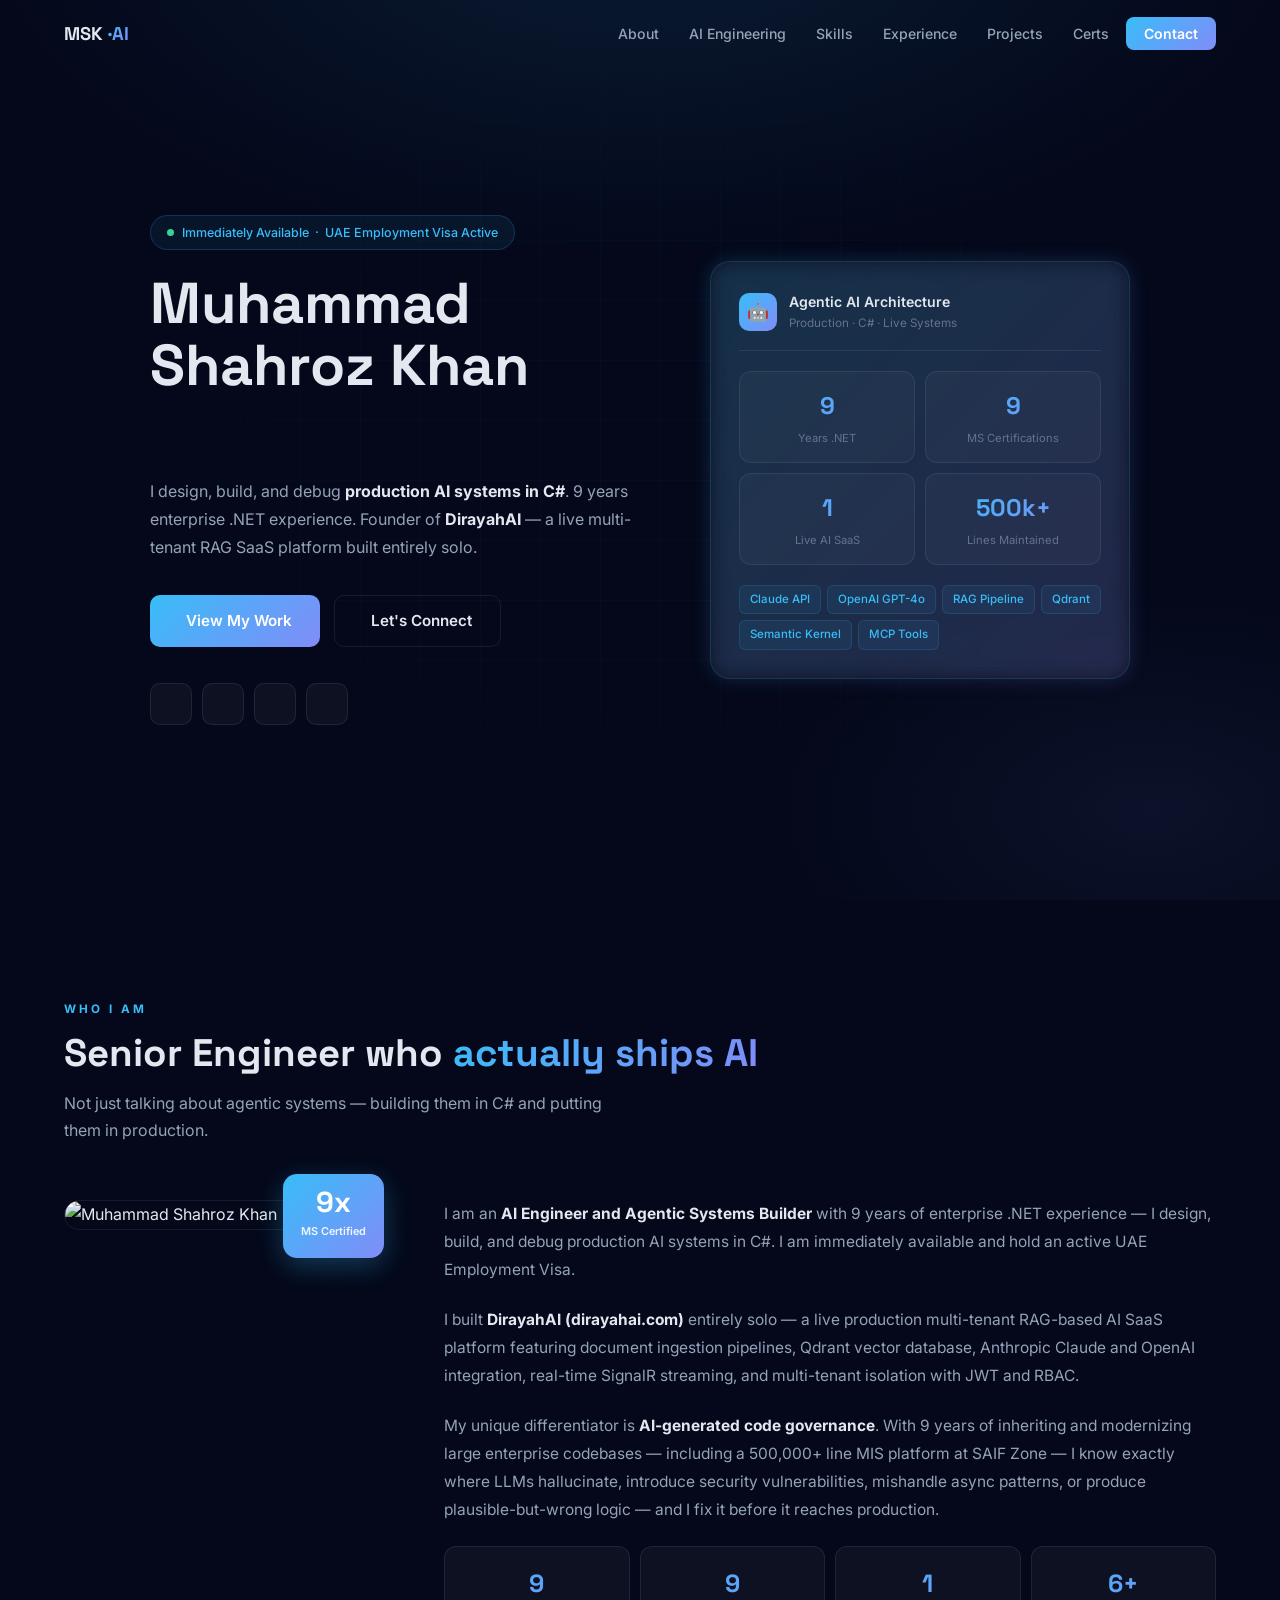
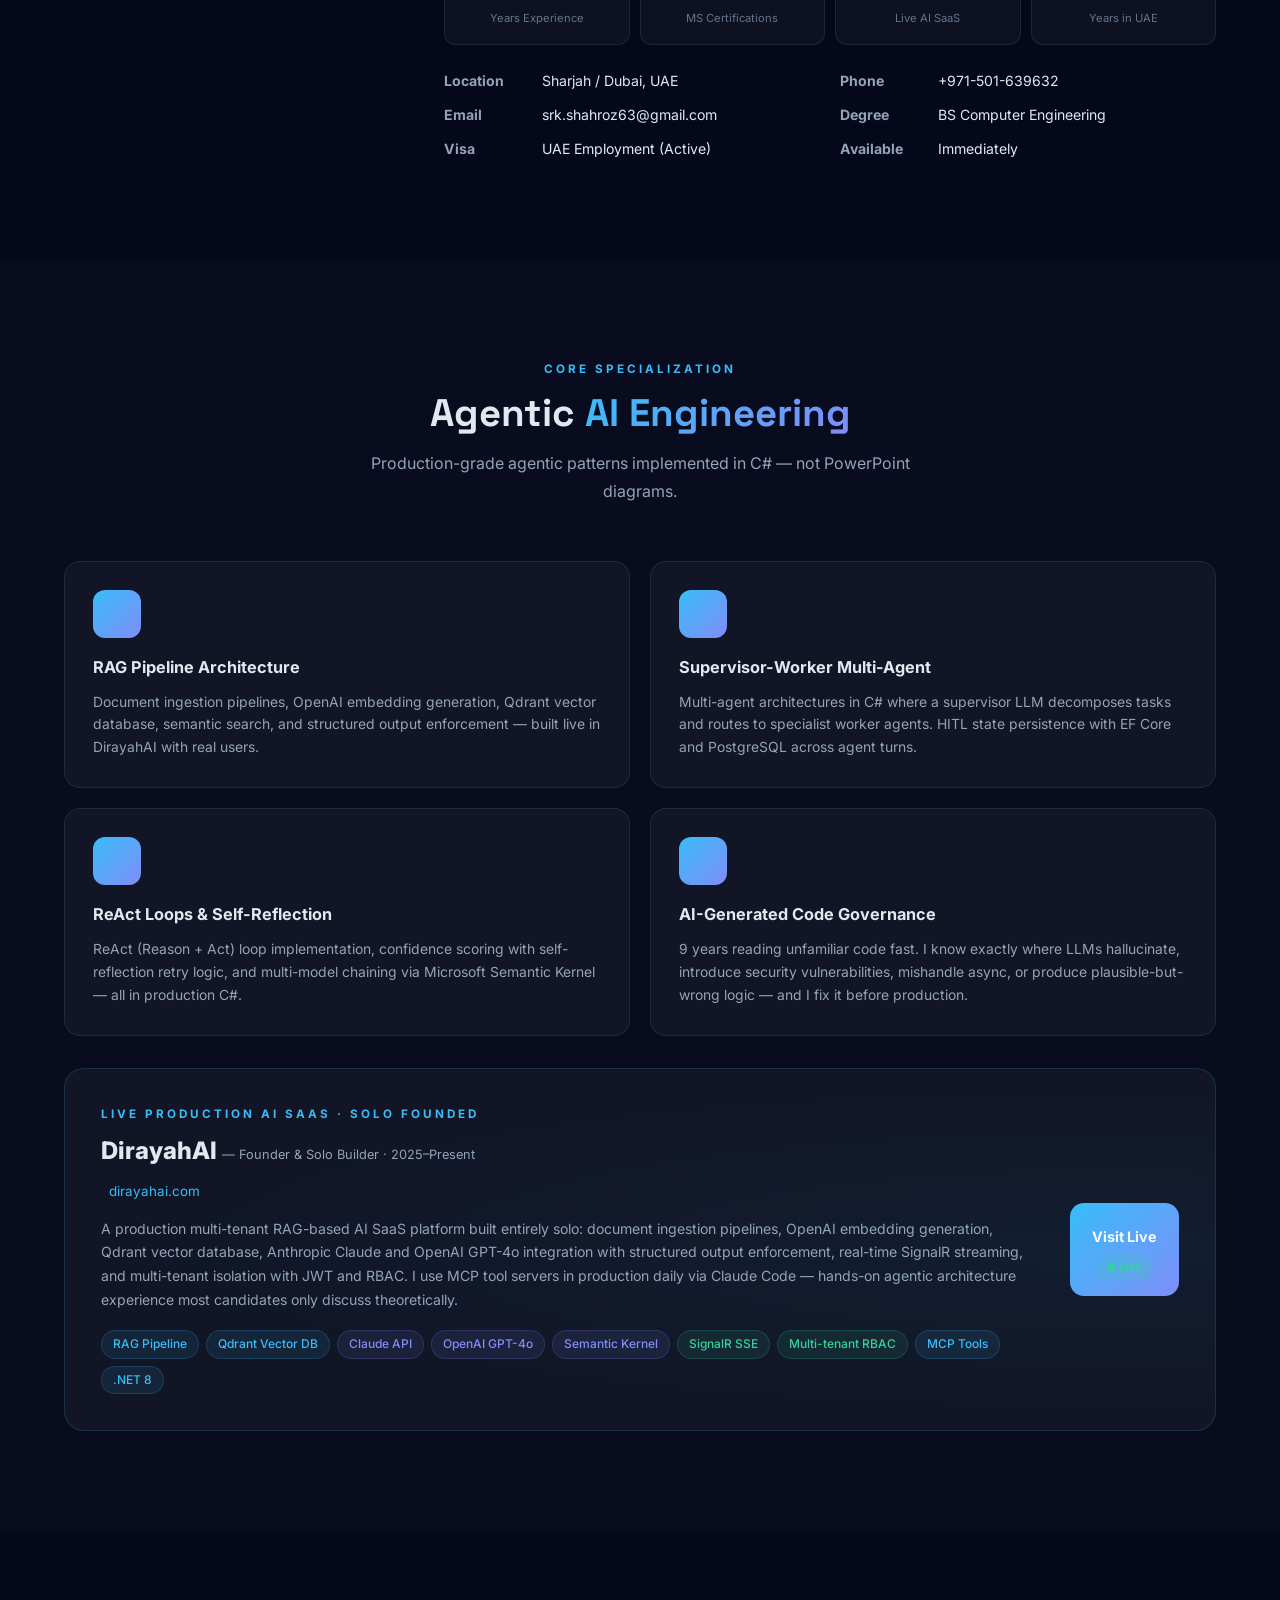
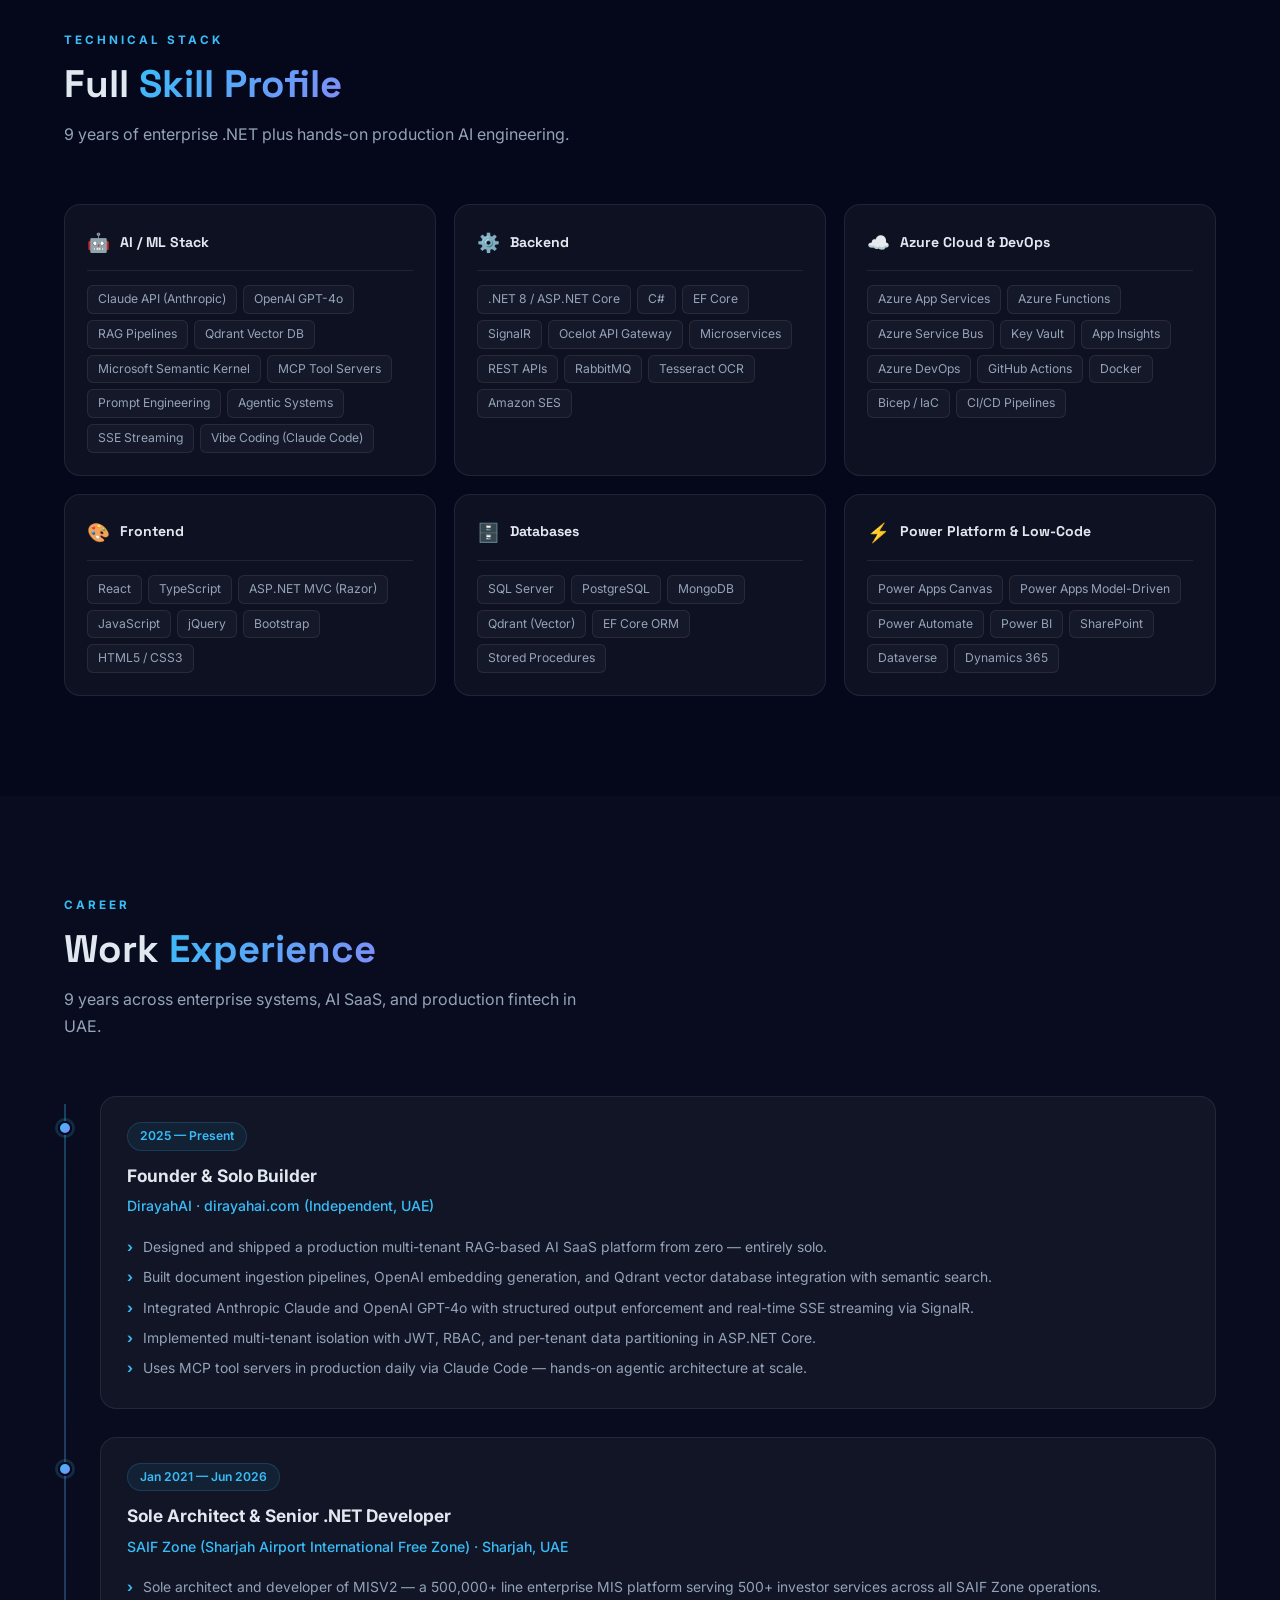
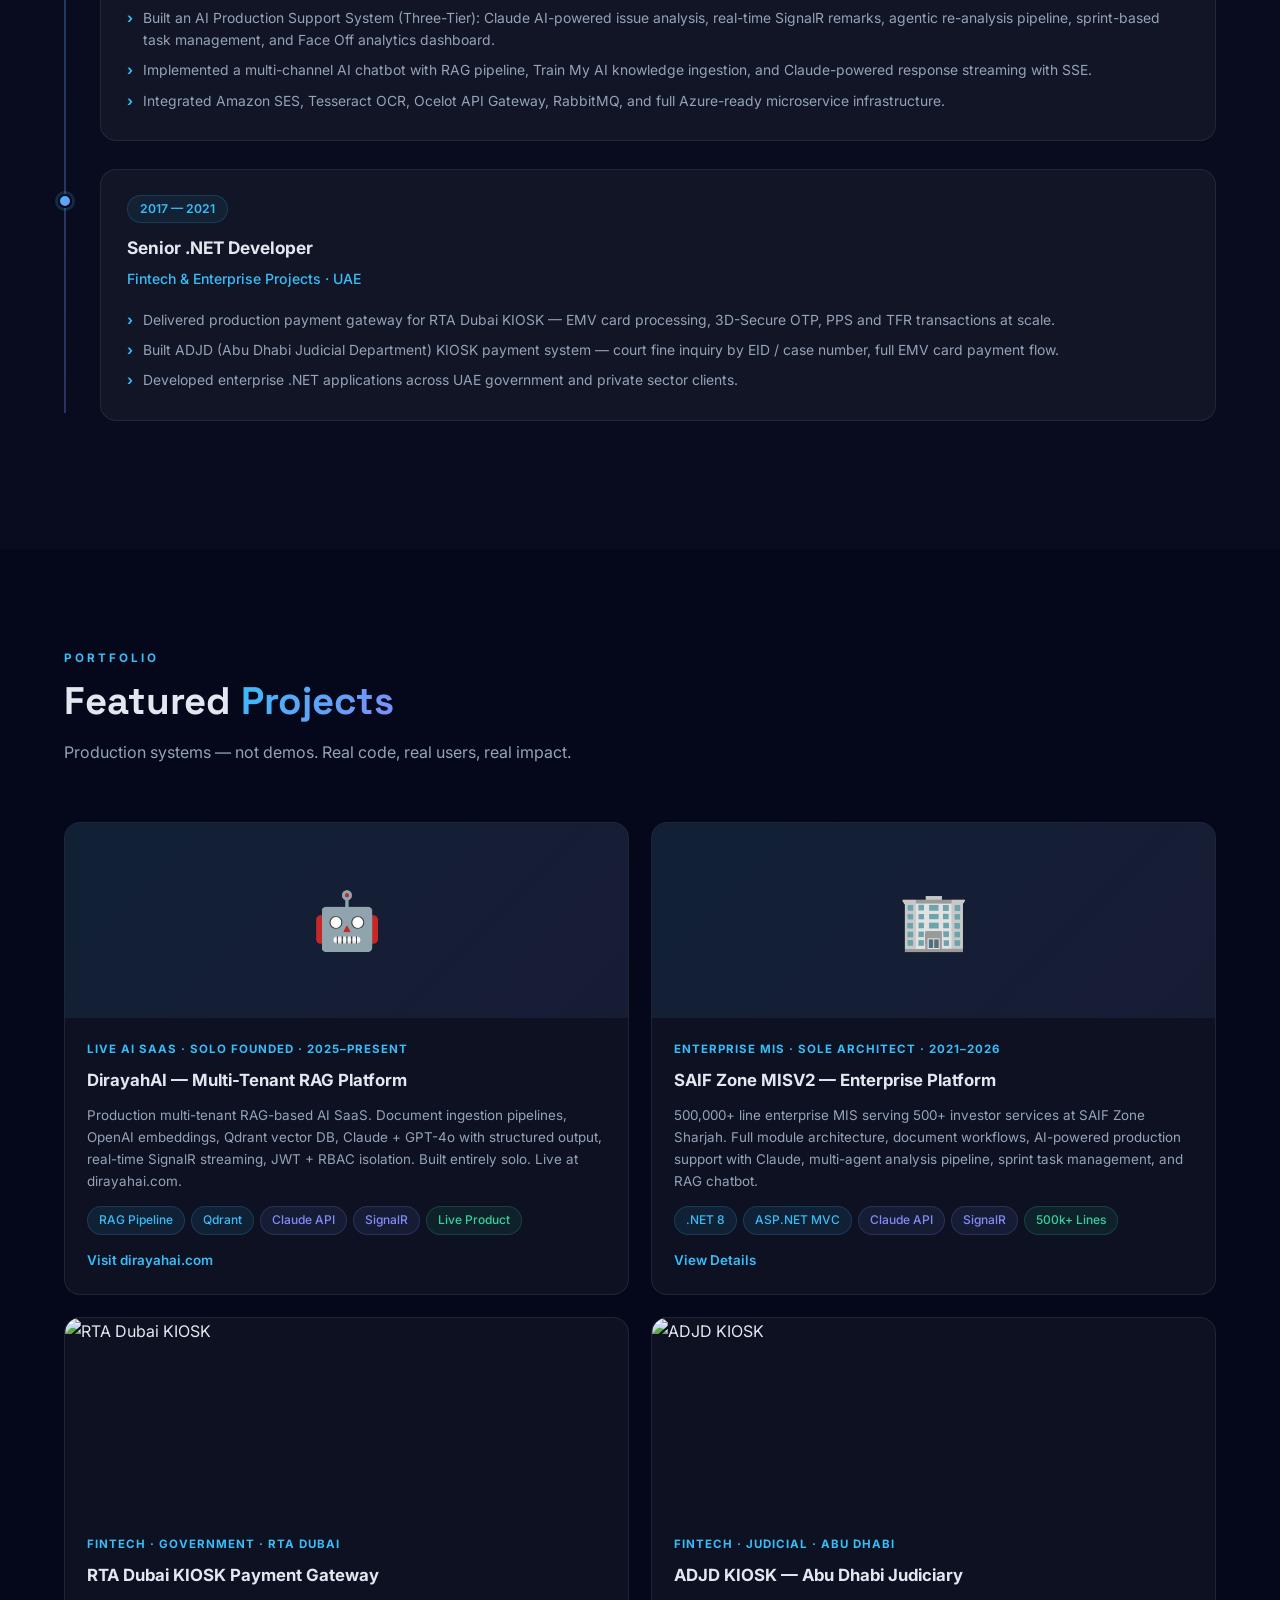
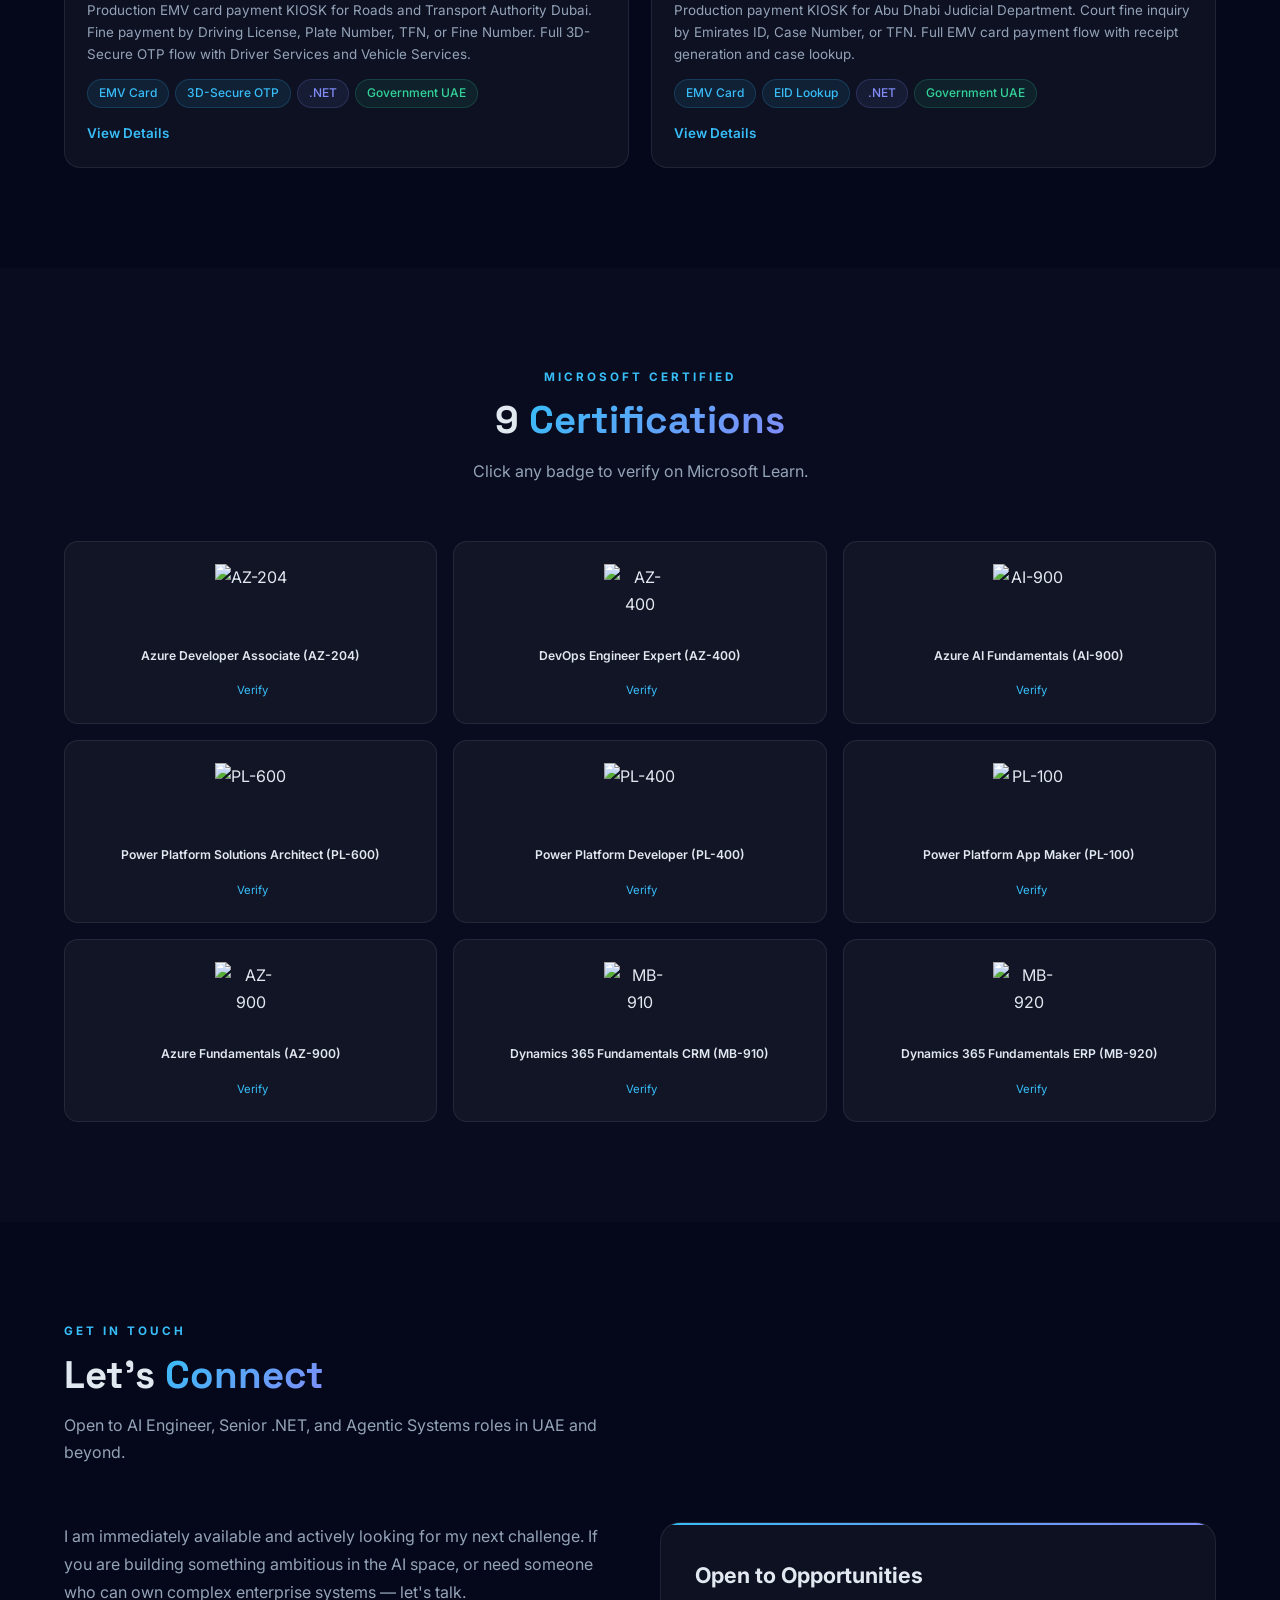
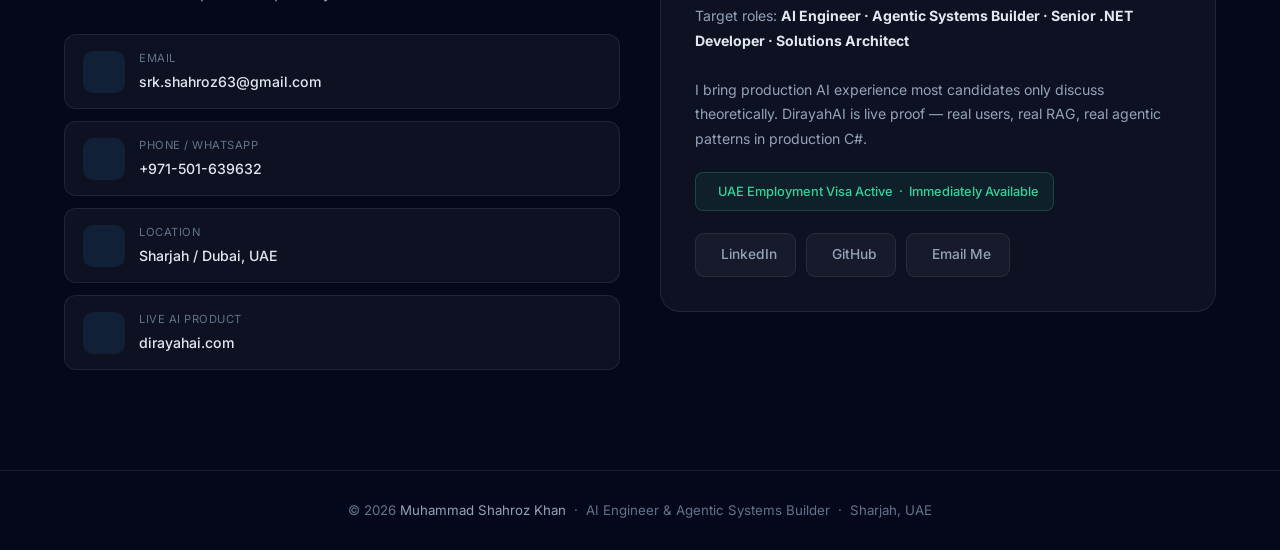
==== index.html @ bb050948 "Redesign portfolio — modern dark AI-forward theme Complete rewrite of index.html and style.css: - Da" ====
<!DOCTYPE html>
<html lang="en">
<head>
  <meta charset="utf-8">
  <meta name="viewport" content="width=device-width, initial-scale=1.0">
  <title>Muhammad Shahroz Khan — AI Engineer &amp; Agentic Systems Builder</title>
  <meta name="description" content="Muhammad Shahroz Khan — AI Engineer, Agentic Systems Builder, Senior .NET Developer. 9 years enterprise .NET. Founder of DirayahAI. UAE Employment Visa Active.">
  <meta name="keywords" content="AI Engineer UAE, Agentic AI, RAG Pipeline, .NET Developer, Sharjah, DirayahAI, Semantic Kernel, Claude API">

  <link href="assets/img/favicon3.png" rel="icon">
  <link href="assets/img/apple-touch-icon.png" rel="apple-touch-icon">

  <!-- Fonts -->
  <link rel="preconnect" href="https://fonts.googleapis.com">
  <link rel="preconnect" href="https://fonts.gstatic.com" crossorigin>
  <link href="https://fonts.googleapis.com/css2?family=Inter:wght@300;400;500;600;700;800&family=Space+Grotesk:wght@400;500;600;700;800&display=swap" rel="stylesheet">

  <!-- Vendors -->
  <link href="assets/vendor/aos/aos.css" rel="stylesheet">
  <link href="assets/vendor/bootstrap-icons/bootstrap-icons.css" rel="stylesheet">

  <!-- Main CSS -->
  <link href="assets/css/style.css" rel="stylesheet">
</head>
<body>

  <!-- ======= Navbar ======= -->
  <nav id="navbar">
    <div class="nav-container">
      <a href="#hero" class="nav-logo">MSK <span>·AI</span></a>
      <ul class="nav-links">
        <li><a href="#about">About</a></li>
        <li><a href="#aigengineer">AI Engineering</a></li>
        <li><a href="#skills">Skills</a></li>
        <li><a href="#experience">Experience</a></li>
        <li><a href="#projects">Projects</a></li>
        <li><a href="#certifications">Certs</a></li>
        <li><a href="#contact" class="nav-cta">Contact</a></li>
      </ul>
      <button class="nav-mobile-toggle" id="mobileToggle" aria-label="Menu">
        <i class="bi bi-list"></i>
      </button>
    </div>
    <div class="mobile-menu" id="mobileMenu">
      <ul>
        <li><a href="#about" class="mobile-link">About</a></li>
        <li><a href="#aigengineer" class="mobile-link">AI Engineering</a></li>
        <li><a href="#skills" class="mobile-link">Skills</a></li>
        <li><a href="#experience" class="mobile-link">Experience</a></li>
        <li><a href="#projects" class="mobile-link">Projects</a></li>
        <li><a href="#certifications" class="mobile-link">Certifications</a></li>
        <li><a href="#contact" class="mobile-link">Contact</a></li>
      </ul>
    </div>
  </nav>

  <!-- ======= Hero ======= -->
  <section id="hero">
    <div class="hero-bg"></div>
    <div class="hero-grid"></div>
    <div class="hero-container">

      <div class="hero-content">
        <div class="hero-badge">
          <span class="hero-badge-dot"></span>
          Immediately Available &nbsp;·&nbsp; UAE Employment Visa Active
        </div>
        <h1 class="hero-name">Muhammad<br>Shahroz Khan</h1>
        <div class="hero-role"><span id="typed-text"></span></div>
        <p class="hero-desc">
          I design, build, and debug <strong>production AI systems in C#</strong>.
          9 years enterprise .NET experience. Founder of <strong>DirayahAI</strong> —
          a live multi-tenant RAG SaaS platform built entirely solo.
        </p>
        <div class="hero-actions">
          <a href="#projects" class="btn-primary">
            <i class="bi bi-grid-1x2-fill"></i> View My Work
          </a>
          <a href="#contact" class="btn-outline">
            <i class="bi bi-envelope"></i> Let's Connect
          </a>
        </div>
        <div class="hero-social">
          <a href="https://github.com/shahrozkhan63" target="_blank" title="GitHub"><i class="bi bi-github"></i></a>
          <a href="https://www.linkedin.com/in/muhammadshahrozkhan63" target="_blank" title="LinkedIn"><i class="bi bi-linkedin"></i></a>
          <a href="mailto:srk.shahroz63@gmail.com" title="Email"><i class="bi bi-envelope-fill"></i></a>
          <a href="https://dirayahai.com" target="_blank" title="DirayahAI — Live Product"><i class="bi bi-box-arrow-up-right"></i></a>
        </div>
      </div>

      <div class="hero-visual">
        <div class="hero-ai-card">
          <div class="ai-card-header">
            <div class="ai-card-icon">🤖</div>
            <div>
              <div class="ai-card-title">Agentic AI Architecture</div>
              <div class="ai-card-subtitle">Production · C# · Live Systems</div>
            </div>
          </div>
          <div class="ai-stat-grid">
            <div class="ai-stat">
              <div class="ai-stat-value">9</div>
              <div class="ai-stat-label">Years .NET</div>
            </div>
            <div class="ai-stat">
              <div class="ai-stat-value">9</div>
              <div class="ai-stat-label">MS Certifications</div>
            </div>
            <div class="ai-stat">
              <div class="ai-stat-value">1</div>
              <div class="ai-stat-label">Live AI SaaS</div>
            </div>
            <div class="ai-stat">
              <div class="ai-stat-value">500k+</div>
              <div class="ai-stat-label">Lines Maintained</div>
            </div>
          </div>
          <div class="ai-tech-row">
            <span class="ai-tech-tag">Claude API</span>
            <span class="ai-tech-tag">OpenAI GPT-4o</span>
            <span class="ai-tech-tag">RAG Pipeline</span>
            <span class="ai-tech-tag">Qdrant</span>
            <span class="ai-tech-tag">Semantic Kernel</span>
            <span class="ai-tech-tag">MCP Tools</span>
          </div>
        </div>
      </div>

    </div>
  </section>

  <!-- ======= About ======= -->
  <section id="about" class="section">
    <div class="container">
      <div class="section-head" data-aos="fade-up">
        <span class="section-label">Who I Am</span>
        <h2 class="section-title">Senior Engineer who <span>actually ships AI</span></h2>
        <p class="section-subtitle">Not just talking about agentic systems — building them in C# and putting them in production.</p>
      </div>
      <div class="about-grid">
        <div class="about-photo-wrap" data-aos="fade-right">
          <div class="about-photo-card">
            <img src="assets/img/Shahroz.jpg" alt="Muhammad Shahroz Khan" class="about-photo">
          </div>
          <div class="about-badge">
            <span class="about-badge-value">9x</span>
            <span class="about-badge-label">MS Certified</span>
          </div>
        </div>
        <div data-aos="fade-left">
          <p class="about-bio">
            I am an <strong>AI Engineer and Agentic Systems Builder</strong> with 9 years of enterprise .NET experience — I design, build, and debug production AI systems in C#. I am immediately available and hold an active UAE Employment Visa.
          </p>
          <p class="about-bio">
            I built <strong>DirayahAI (dirayahai.com)</strong> entirely solo — a live production multi-tenant RAG-based AI SaaS platform featuring document ingestion pipelines, Qdrant vector database, Anthropic Claude and OpenAI integration, real-time SignalR streaming, and multi-tenant isolation with JWT and RBAC.
          </p>
          <p class="about-bio">
            My unique differentiator is <strong>AI-generated code governance</strong>. With 9 years of inheriting and modernizing large enterprise codebases — including a 500,000+ line MIS platform at SAIF Zone — I know exactly where LLMs hallucinate, introduce security vulnerabilities, mishandle async patterns, or produce plausible-but-wrong logic — and I fix it before it reaches production.
          </p>
          <div class="about-stats">
            <div class="about-stat">
              <div class="about-stat-value">9</div>
              <div class="about-stat-label">Years Experience</div>
            </div>
            <div class="about-stat">
              <div class="about-stat-value">9</div>
              <div class="about-stat-label">MS Certifications</div>
            </div>
            <div class="about-stat">
              <div class="about-stat-value">1</div>
              <div class="about-stat-label">Live AI SaaS</div>
            </div>
            <div class="about-stat">
              <div class="about-stat-value">6+</div>
              <div class="about-stat-label">Years in UAE</div>
            </div>
          </div>
          <div class="about-meta">
            <div class="about-meta-item"><strong>Location</strong><span>Sharjah / Dubai, UAE</span></div>
            <div class="about-meta-item"><strong>Phone</strong><span>+971-501-639632</span></div>
            <div class="about-meta-item"><strong>Email</strong><span>srk.shahroz63@gmail.com</span></div>
            <div class="about-meta-item"><strong>Degree</strong><span>BS Computer Engineering</span></div>
            <div class="about-meta-item"><strong>Visa</strong><span>UAE Employment (Active)</span></div>
            <div class="about-meta-item"><strong>Available</strong><span>Immediately</span></div>
          </div>
        </div>
      </div>
    </div>
  </section>

  <!-- ======= AI Engineering ======= -->
  <section id="aigengineer" class="section section-alt">
    <div class="container">
      <div class="section-head center" data-aos="fade-up">
        <span class="section-label">Core Specialization</span>
        <h2 class="section-title">Agentic <span>AI Engineering</span></h2>
        <p class="section-subtitle">Production-grade agentic patterns implemented in C# — not PowerPoint diagrams.</p>
      </div>

      <div class="ai-spec-grid" data-aos="fade-up" data-aos-delay="100">
        <div class="ai-spec-card">
          <div class="ai-spec-icon"><i class="bi bi-diagram-3-fill"></i></div>
          <div class="ai-spec-title">RAG Pipeline Architecture</div>
          <div class="ai-spec-desc">Document ingestion pipelines, OpenAI embedding generation, Qdrant vector database, semantic search, and structured output enforcement — built live in DirayahAI with real users.</div>
        </div>
        <div class="ai-spec-card">
          <div class="ai-spec-icon"><i class="bi bi-robot"></i></div>
          <div class="ai-spec-title">Supervisor-Worker Multi-Agent</div>
          <div class="ai-spec-desc">Multi-agent architectures in C# where a supervisor LLM decomposes tasks and routes to specialist worker agents. HITL state persistence with EF Core and PostgreSQL across agent turns.</div>
        </div>
        <div class="ai-spec-card">
          <div class="ai-spec-icon"><i class="bi bi-arrow-repeat"></i></div>
          <div class="ai-spec-title">ReAct Loops &amp; Self-Reflection</div>
          <div class="ai-spec-desc">ReAct (Reason + Act) loop implementation, confidence scoring with self-reflection retry logic, and multi-model chaining via Microsoft Semantic Kernel — all in production C#.</div>
        </div>
        <div class="ai-spec-card">
          <div class="ai-spec-icon"><i class="bi bi-shield-check"></i></div>
          <div class="ai-spec-title">AI-Generated Code Governance</div>
          <div class="ai-spec-desc">9 years reading unfamiliar code fast. I know exactly where LLMs hallucinate, introduce security vulnerabilities, mishandle async, or produce plausible-but-wrong logic — and I fix it before production.</div>
        </div>
      </div>

      <div class="dirayah-feature" data-aos="fade-up" data-aos-delay="150">
        <div>
          <span class="section-label" style="margin-bottom:6px;">Live Production AI SaaS · Solo Founded</span>
          <div class="dirayah-title">DirayahAI <span style="font-size:0.8rem;color:var(--text-muted);font-weight:400;">— Founder &amp; Solo Builder · 2025–Present</span></div>
          <div class="dirayah-url"><i class="bi bi-globe"></i>&nbsp; dirayahai.com</div>
          <div class="dirayah-desc">A production multi-tenant RAG-based AI SaaS platform built entirely solo: document ingestion pipelines, OpenAI embedding generation, Qdrant vector database, Anthropic Claude and OpenAI GPT-4o integration with structured output enforcement, real-time SignalR streaming, and multi-tenant isolation with JWT and RBAC. I use MCP tool servers in production daily via Claude Code — hands-on agentic architecture experience most candidates only discuss theoretically.</div>
          <div class="dirayah-tech">
            <span class="tag">RAG Pipeline</span>
            <span class="tag">Qdrant Vector DB</span>
            <span class="tag purple">Claude API</span>
            <span class="tag purple">OpenAI GPT-4o</span>
            <span class="tag purple">Semantic Kernel</span>
            <span class="tag green">SignalR SSE</span>
            <span class="tag green">Multi-tenant RBAC</span>
            <span class="tag">MCP Tools</span>
            <span class="tag">.NET 8</span>
          </div>
        </div>
        <a href="https://dirayahai.com" target="_blank" class="dirayah-visit">
          <span style="font-size:1.5rem;"><i class="bi bi-box-arrow-up-right"></i></span>
          Visit Live
          <span class="live-badge">● LIVE</span>
        </a>
      </div>
    </div>
  </section>

  <!-- ======= Skills ======= -->
  <section id="skills" class="section">
    <div class="container">
      <div class="section-head" data-aos="fade-up">
        <span class="section-label">Technical Stack</span>
        <h2 class="section-title">Full <span>Skill Profile</span></h2>
        <p class="section-subtitle">9 years of enterprise .NET plus hands-on production AI engineering.</p>
      </div>
      <div class="skills-grid" data-aos="fade-up" data-aos-delay="100">

        <div class="skill-category">
          <div class="skill-cat-header">
            <span class="skill-cat-icon">🤖</span>
            <span class="skill-cat-name">AI / ML Stack</span>
          </div>
          <div class="skill-tags">
            <span class="skill-tag">Claude API (Anthropic)</span>
            <span class="skill-tag">OpenAI GPT-4o</span>
            <span class="skill-tag">RAG Pipelines</span>
            <span class="skill-tag">Qdrant Vector DB</span>
            <span class="skill-tag">Microsoft Semantic Kernel</span>
            <span class="skill-tag">MCP Tool Servers</span>
            <span class="skill-tag">Prompt Engineering</span>
            <span class="skill-tag">Agentic Systems</span>
            <span class="skill-tag">SSE Streaming</span>
            <span class="skill-tag">Vibe Coding (Claude Code)</span>
          </div>
        </div>

        <div class="skill-category">
          <div class="skill-cat-header">
            <span class="skill-cat-icon">⚙️</span>
            <span class="skill-cat-name">Backend</span>
          </div>
          <div class="skill-tags">
            <span class="skill-tag">.NET 8 / ASP.NET Core</span>
            <span class="skill-tag">C#</span>
            <span class="skill-tag">EF Core</span>
            <span class="skill-tag">SignalR</span>
            <span class="skill-tag">Ocelot API Gateway</span>
            <span class="skill-tag">Microservices</span>
            <span class="skill-tag">REST APIs</span>
            <span class="skill-tag">RabbitMQ</span>
            <span class="skill-tag">Tesseract OCR</span>
            <span class="skill-tag">Amazon SES</span>
          </div>
        </div>

        <div class="skill-category">
          <div class="skill-cat-header">
            <span class="skill-cat-icon">☁️</span>
            <span class="skill-cat-name">Azure Cloud &amp; DevOps</span>
          </div>
          <div class="skill-tags">
            <span class="skill-tag">Azure App Services</span>
            <span class="skill-tag">Azure Functions</span>
            <span class="skill-tag">Azure Service Bus</span>
            <span class="skill-tag">Key Vault</span>
            <span class="skill-tag">App Insights</span>
            <span class="skill-tag">Azure DevOps</span>
            <span class="skill-tag">GitHub Actions</span>
            <span class="skill-tag">Docker</span>
            <span class="skill-tag">Bicep / IaC</span>
            <span class="skill-tag">CI/CD Pipelines</span>
          </div>
        </div>

        <div class="skill-category">
          <div class="skill-cat-header">
            <span class="skill-cat-icon">🎨</span>
            <span class="skill-cat-name">Frontend</span>
          </div>
          <div class="skill-tags">
            <span class="skill-tag">React</span>
            <span class="skill-tag">TypeScript</span>
            <span class="skill-tag">ASP.NET MVC (Razor)</span>
            <span class="skill-tag">JavaScript</span>
            <span class="skill-tag">jQuery</span>
            <span class="skill-tag">Bootstrap</span>
            <span class="skill-tag">HTML5 / CSS3</span>
          </div>
        </div>

        <div class="skill-category">
          <div class="skill-cat-header">
            <span class="skill-cat-icon">🗄️</span>
            <span class="skill-cat-name">Databases</span>
          </div>
          <div class="skill-tags">
            <span class="skill-tag">SQL Server</span>
            <span class="skill-tag">PostgreSQL</span>
            <span class="skill-tag">MongoDB</span>
            <span class="skill-tag">Qdrant (Vector)</span>
            <span class="skill-tag">EF Core ORM</span>
            <span class="skill-tag">Stored Procedures</span>
          </div>
        </div>

        <div class="skill-category">
          <div class="skill-cat-header">
            <span class="skill-cat-icon">⚡</span>
            <span class="skill-cat-name">Power Platform &amp; Low-Code</span>
          </div>
          <div class="skill-tags">
            <span class="skill-tag">Power Apps Canvas</span>
            <span class="skill-tag">Power Apps Model-Driven</span>
            <span class="skill-tag">Power Automate</span>
            <span class="skill-tag">Power BI</span>
            <span class="skill-tag">SharePoint</span>
            <span class="skill-tag">Dataverse</span>
            <span class="skill-tag">Dynamics 365</span>
          </div>
        </div>

      </div>
    </div>
  </section>

  <!-- ======= Experience ======= -->
  <section id="experience" class="section section-alt">
    <div class="container">
      <div class="section-head" data-aos="fade-up">
        <span class="section-label">Career</span>
        <h2 class="section-title">Work <span>Experience</span></h2>
        <p class="section-subtitle">9 years across enterprise systems, AI SaaS, and production fintech in UAE.</p>
      </div>
      <div class="timeline" data-aos="fade-up" data-aos-delay="80">

        <div class="timeline-item">
          <div class="timeline-period">2025 — Present</div>
          <div class="timeline-role">Founder &amp; Solo Builder</div>
          <div class="timeline-company">DirayahAI · dirayahai.com (Independent, UAE)</div>
          <ul class="timeline-points">
            <li>Designed and shipped a production multi-tenant RAG-based AI SaaS platform from zero — entirely solo.</li>
            <li>Built document ingestion pipelines, OpenAI embedding generation, and Qdrant vector database integration with semantic search.</li>
            <li>Integrated Anthropic Claude and OpenAI GPT-4o with structured output enforcement and real-time SSE streaming via SignalR.</li>
            <li>Implemented multi-tenant isolation with JWT, RBAC, and per-tenant data partitioning in ASP.NET Core.</li>
            <li>Uses MCP tool servers in production daily via Claude Code — hands-on agentic architecture at scale.</li>
          </ul>
        </div>

        <div class="timeline-item">
          <div class="timeline-period">Jan 2021 — Jun 2026</div>
          <div class="timeline-role">Sole Architect &amp; Senior .NET Developer</div>
          <div class="timeline-company">SAIF Zone (Sharjah Airport International Free Zone) · Sharjah, UAE</div>
          <ul class="timeline-points">
            <li>Sole architect and developer of MISV2 — a 500,000+ line enterprise MIS platform serving 500+ investor services across all SAIF Zone operations.</li>
            <li>Built an AI Production Support System (Three-Tier): Claude AI-powered issue analysis, real-time SignalR remarks, agentic re-analysis pipeline, sprint-based task management, and Face Off analytics dashboard.</li>
            <li>Implemented a multi-channel AI chatbot with RAG pipeline, Train My AI knowledge ingestion, and Claude-powered response streaming with SSE.</li>
            <li>Integrated Amazon SES, Tesseract OCR, Ocelot API Gateway, RabbitMQ, and full Azure-ready microservice infrastructure.</li>
          </ul>
        </div>

        <div class="timeline-item">
          <div class="timeline-period">2017 — 2021</div>
          <div class="timeline-role">Senior .NET Developer</div>
          <div class="timeline-company">Fintech &amp; Enterprise Projects · UAE</div>
          <ul class="timeline-points">
            <li>Delivered production payment gateway for RTA Dubai KIOSK — EMV card processing, 3D-Secure OTP, PPS and TFR transactions at scale.</li>
            <li>Built ADJD (Abu Dhabi Judicial Department) KIOSK payment system — court fine inquiry by EID / case number, full EMV card payment flow.</li>
            <li>Developed enterprise .NET applications across UAE government and private sector clients.</li>
          </ul>
        </div>

      </div>
    </div>
  </section>

  <!-- ======= Projects ======= -->
  <section id="projects" class="section">
    <div class="container">
      <div class="section-head" data-aos="fade-up">
        <span class="section-label">Portfolio</span>
        <h2 class="section-title">Featured <span>Projects</span></h2>
        <p class="section-subtitle">Production systems — not demos. Real code, real users, real impact.</p>
      </div>
      <div class="projects-grid" data-aos="fade-up" data-aos-delay="80">

        <div class="project-card">
          <div class="project-img-placeholder">🤖</div>
          <div class="project-body">
            <div class="project-category">Live AI SaaS · Solo Founded · 2025–Present</div>
            <div class="project-title">DirayahAI — Multi-Tenant RAG Platform</div>
            <div class="project-desc">Production multi-tenant RAG-based AI SaaS. Document ingestion pipelines, OpenAI embeddings, Qdrant vector DB, Claude + GPT-4o with structured output, real-time SignalR streaming, JWT + RBAC isolation. Built entirely solo. Live at dirayahai.com.</div>
            <div class="project-tags">
              <span class="tag">RAG Pipeline</span>
              <span class="tag">Qdrant</span>
              <span class="tag purple">Claude API</span>
              <span class="tag purple">SignalR</span>
              <span class="tag green">Live Product</span>
            </div>
            <a href="https://dirayahai.com" target="_blank" class="project-link">Visit dirayahai.com <i class="bi bi-arrow-up-right"></i></a>
          </div>
        </div>

        <div class="project-card">
          <div class="project-img-placeholder">🏢</div>
          <div class="project-body">
            <div class="project-category">Enterprise MIS · Sole Architect · 2021–2026</div>
            <div class="project-title">SAIF Zone MISV2 — Enterprise Platform</div>
            <div class="project-desc">500,000+ line enterprise MIS serving 500+ investor services at SAIF Zone Sharjah. Full module architecture, document workflows, AI-powered production support with Claude, multi-agent analysis pipeline, sprint task management, and RAG chatbot.</div>
            <div class="project-tags">
              <span class="tag">.NET 8</span>
              <span class="tag">ASP.NET MVC</span>
              <span class="tag purple">Claude API</span>
              <span class="tag purple">SignalR</span>
              <span class="tag green">500k+ Lines</span>
            </div>
            <a href="saif-zone.html" class="project-link">View Details <i class="bi bi-arrow-right"></i></a>
          </div>
        </div>

        <div class="project-card">
          <img src="assets/img/portfolio/rta/MainScreen.png" alt="RTA Dubai KIOSK" class="project-img">
          <div class="project-body">
            <div class="project-category">Fintech · Government · RTA Dubai</div>
            <div class="project-title">RTA Dubai KIOSK Payment Gateway</div>
            <div class="project-desc">Production EMV card payment KIOSK for Roads and Transport Authority Dubai. Fine payment by Driving License, Plate Number, TFN, or Fine Number. Full 3D-Secure OTP flow with Driver Services and Vehicle Services.</div>
            <div class="project-tags">
              <span class="tag">EMV Card</span>
              <span class="tag">3D-Secure OTP</span>
              <span class="tag purple">.NET</span>
              <span class="tag green">Government UAE</span>
            </div>
            <a href="rta-details.html" class="project-link">View Details <i class="bi bi-arrow-right"></i></a>
          </div>
        </div>

        <div class="project-card">
          <img src="assets/img/portfolio/adjd/ADJDMainScreen.png" alt="ADJD KIOSK" class="project-img">
          <div class="project-body">
            <div class="project-category">Fintech · Judicial · Abu Dhabi</div>
            <div class="project-title">ADJD KIOSK — Abu Dhabi Judiciary</div>
            <div class="project-desc">Production payment KIOSK for Abu Dhabi Judicial Department. Court fine inquiry by Emirates ID, Case Number, or TFN. Full EMV card payment flow with receipt generation and case lookup.</div>
            <div class="project-tags">
              <span class="tag">EMV Card</span>
              <span class="tag">EID Lookup</span>
              <span class="tag purple">.NET</span>
              <span class="tag green">Government UAE</span>
            </div>
            <a href="adjd-details.html" class="project-link">View Details <i class="bi bi-arrow-right"></i></a>
          </div>
        </div>

      </div>
    </div>
  </section>

  <!-- ======= Certifications ======= -->
  <section id="certifications" class="section section-alt">
    <div class="container">
      <div class="section-head center" data-aos="fade-up">
        <span class="section-label">Microsoft Certified</span>
        <h2 class="section-title">9 <span>Certifications</span></h2>
        <p class="section-subtitle">Click any badge to verify on Microsoft Learn.</p>
      </div>
      <div class="certs-grid" data-aos="fade-up" data-aos-delay="80">

        <div class="cert-card">
          <img src="assets/img/certifications/AZ204.png" alt="AZ-204" class="cert-img">
          <div class="cert-name">Azure Developer Associate (AZ-204)</div>
          <a href="https://learn.microsoft.com/api/credentials/share/en-us/MuhammadShahrozKhan-0914/9FCF8A231B0BCA4?sharingId=4DDB2C2B4D75B918" target="_blank" class="cert-verify"><i class="bi bi-patch-check-fill"></i> Verify</a>
        </div>

        <div class="cert-card">
          <img src="assets/img/certifications/AZ400.png.jpg" alt="AZ-400" class="cert-img">
          <div class="cert-name">DevOps Engineer Expert (AZ-400)</div>
          <a href="https://learn.microsoft.com/api/credentials/share/en-us/MuhammadShahrozKhan-0914/B82E35796D103101?sharingId=4DDB2C2B4D75B918" target="_blank" class="cert-verify"><i class="bi bi-patch-check-fill"></i> Verify</a>
        </div>

        <div class="cert-card">
          <img src="assets/img/certifications/AI900.png" alt="AI-900" class="cert-img">
          <div class="cert-name">Azure AI Fundamentals (AI-900)</div>
          <a href="https://learn.microsoft.com/api/credentials/share/en-us/MuhammadShahrozKhan-0914/7D28F409E063B132?sharingId=4DDB2C2B4D75B918" target="_blank" class="cert-verify"><i class="bi bi-patch-check-fill"></i> Verify</a>
        </div>

        <div class="cert-card">
          <img src="assets/img/certifications/PL600.png" alt="PL-600" class="cert-img">
          <div class="cert-name">Power Platform Solutions Architect (PL-600)</div>
          <a href="https://learn.microsoft.com/api/credentials/share/en-us/MuhammadShahrozKhan-0914/E7B4C6FD0EBDB2D?sharingId=4DDB2C2B4D75B918" target="_blank" class="cert-verify"><i class="bi bi-patch-check-fill"></i> Verify</a>
        </div>

        <div class="cert-card">
          <img src="assets/img/certifications/PL400.png" alt="PL-400" class="cert-img">
          <div class="cert-name">Power Platform Developer (PL-400)</div>
          <a href="https://learn.microsoft.com/api/credentials/share/en-us/MuhammadShahrozKhan-0914/895806C738875D8B?sharingId=4DDB2C2B4D75B918" target="_blank" class="cert-verify"><i class="bi bi-patch-check-fill"></i> Verify</a>
        </div>

        <div class="cert-card">
          <img src="assets/img/certifications/PL100.png" alt="PL-100" class="cert-img">
          <div class="cert-name">Power Platform App Maker (PL-100)</div>
          <a href="https://learn.microsoft.com/api/credentials/share/en-us/MuhammadShahrozKhan-0914/23DC9E000B308D81?sharingId=4DDB2C2B4D75B918" target="_blank" class="cert-verify"><i class="bi bi-patch-check-fill"></i> Verify</a>
        </div>

        <div class="cert-card">
          <img src="assets/img/certifications/AZ900.png" alt="AZ-900" class="cert-img">
          <div class="cert-name">Azure Fundamentals (AZ-900)</div>
          <a href="https://learn.microsoft.com/api/credentials/share/en-us/MuhammadShahrozKhan-0914/142B19059E310E58?sharingId=4DDB2C2B4D75B918" target="_blank" class="cert-verify"><i class="bi bi-patch-check-fill"></i> Verify</a>
        </div>

        <div class="cert-card">
          <img src="assets/img/certifications/AD900-CRM.png" alt="MB-910" class="cert-img">
          <div class="cert-name">Dynamics 365 Fundamentals CRM (MB-910)</div>
          <a href="https://learn.microsoft.com/api/credentials/share/en-us/MuhammadShahrozKhan-0914/21F2D9AED5F406BC?sharingId=4DDB2C2B4D75B918" target="_blank" class="cert-verify"><i class="bi bi-patch-check-fill"></i> Verify</a>
        </div>

        <div class="cert-card">
          <img src="assets/img/certifications/AD900-ERP.png" alt="MB-920" class="cert-img">
          <div class="cert-name">Dynamics 365 Fundamentals ERP (MB-920)</div>
          <a href="https://learn.microsoft.com/api/credentials/share/en-us/MuhammadShahrozKhan-0914/99AFECD4640FB9D?sharingId=4DDB2C2B4D75B918" target="_blank" class="cert-verify"><i class="bi bi-patch-check-fill"></i> Verify</a>
        </div>

      </div>
    </div>
  </section>

  <!-- ======= Contact ======= -->
  <section id="contact" class="section">
    <div class="container">
      <div class="section-head" data-aos="fade-up">
        <span class="section-label">Get In Touch</span>
        <h2 class="section-title">Let's <span>Connect</span></h2>
        <p class="section-subtitle">Open to AI Engineer, Senior .NET, and Agentic Systems roles in UAE and beyond.</p>
      </div>
      <div class="contact-grid" data-aos="fade-up" data-aos-delay="80">
        <div>
          <p class="contact-intro">I am immediately available and actively looking for my next challenge. If you are building something ambitious in the AI space, or need someone who can own complex enterprise systems — let's talk.</p>
          <div class="contact-items">
            <div class="contact-item">
              <div class="contact-icon"><i class="bi bi-envelope-fill"></i></div>
              <div>
                <div class="contact-item-label">Email</div>
                <div class="contact-item-value"><a href="mailto:srk.shahroz63@gmail.com">srk.shahroz63@gmail.com</a></div>
              </div>
            </div>
            <div class="contact-item">
              <div class="contact-icon"><i class="bi bi-phone-fill"></i></div>
              <div>
                <div class="contact-item-label">Phone / WhatsApp</div>
                <div class="contact-item-value"><a href="tel:+971501639632">+971-501-639632</a></div>
              </div>
            </div>
            <div class="contact-item">
              <div class="contact-icon"><i class="bi bi-geo-alt-fill"></i></div>
              <div>
                <div class="contact-item-label">Location</div>
                <div class="contact-item-value">Sharjah / Dubai, UAE</div>
              </div>
            </div>
            <div class="contact-item">
              <div class="contact-icon"><i class="bi bi-globe"></i></div>
              <div>
                <div class="contact-item-label">Live AI Product</div>
                <div class="contact-item-value"><a href="https://dirayahai.com" target="_blank">dirayahai.com</a></div>
              </div>
            </div>
          </div>
        </div>
        <div>
          <div class="contact-right-card">
            <div class="contact-right-title">Open to Opportunities</div>
            <div class="contact-right-desc">
              Target roles: <strong style="color:var(--text)">AI Engineer · Agentic Systems Builder · Senior .NET Developer · Solutions Architect</strong><br><br>
              I bring production AI experience most candidates only discuss theoretically. DirayahAI is live proof — real users, real RAG, real agentic patterns in production C#.
            </div>
            <div class="contact-visa-badge">
              <i class="bi bi-shield-check-fill"></i>
              UAE Employment Visa Active &nbsp;·&nbsp; Immediately Available
            </div>
            <div class="contact-links">
              <a href="https://www.linkedin.com/in/muhammadshahrozkhan63" target="_blank" class="contact-social-btn">
                <i class="bi bi-linkedin"></i> LinkedIn
              </a>
              <a href="https://github.com/shahrozkhan63" target="_blank" class="contact-social-btn">
                <i class="bi bi-github"></i> GitHub
              </a>
              <a href="mailto:srk.shahroz63@gmail.com" class="contact-social-btn">
                <i class="bi bi-envelope"></i> Email Me
              </a>
            </div>
          </div>
        </div>
      </div>
    </div>
  </section>

  <!-- ======= Footer ======= -->
  <footer>
    <div class="container">
      <p class="footer-text">&copy; 2026 <span>Muhammad Shahroz Khan</span> &nbsp;·&nbsp; AI Engineer &amp; Agentic Systems Builder &nbsp;·&nbsp; Sharjah, UAE</p>
    </div>
  </footer>

  <a href="#hero" id="backToTop" class="back-to-top"><i class="bi bi-arrow-up-short"></i></a>

  <!-- Vendors -->
  <script src="assets/vendor/aos/aos.js"></script>
  <script src="assets/vendor/typed.js/typed.min.js"></script>

  <script>
    // AOS
    AOS.init({ duration: 680, easing: 'ease-out-cubic', once: true, offset: 50 });

    // Typed.js
    new Typed('#typed-text', {
      strings: ['AI Engineer', 'Agentic Systems Builder', 'Senior .NET Developer', 'RAG &amp; LLM Architect'],
      typeSpeed: 55,
      backSpeed: 28,
      backDelay: 2200,
      loop: true
    });

    // Navbar scroll glass
    const navbar = document.getElementById('navbar');
    function onScroll() {
      if (window.scrollY > 60) navbar.classList.add('scrolled');
      else navbar.classList.remove('scrolled');

      // back to top
      const btt = document.getElementById('backToTop');
      if (window.scrollY > 350) btt.classList.add('active');
      else btt.classList.remove('active');

      // active nav link
      let current = '';
      document.querySelectorAll('section[id]').forEach(s => {
        if (window.scrollY >= s.offsetTop - 120) current = s.getAttribute('id');
      });
      document.querySelectorAll('.nav-links a').forEach(a => {
        a.classList.toggle('active', a.getAttribute('href') === '#' + current);
      });
    }
    window.addEventListener('scroll', onScroll, { passive: true });

    // Mobile menu toggle
    const toggle = document.getElementById('mobileToggle');
    const menu   = document.getElementById('mobileMenu');
    toggle.addEventListener('click', () => {
      const open = menu.style.display === 'block';
      menu.style.display = open ? 'none' : 'block';
      toggle.querySelector('i').className = open ? 'bi bi-list' : 'bi bi-x';
    });
    document.querySelectorAll('.mobile-link').forEach(l => {
      l.addEventListener('click', () => {
        menu.style.display = 'none';
        toggle.querySelector('i').className = 'bi bi-list';
      });
    });
  </script>

</body>
</html>
---- assets/css/style.css ----
/*
  Muhammad Shahroz Khan — Portfolio 2026
  AI Engineer · Agentic Systems Builder · Senior .NET Developer
*/

/* ============ TOKENS ============ */
:root {
  --bg:           #04081a;
  --bg-2:         #060c1e;
  --card:         rgba(255, 255, 255, 0.04);
  --card-hover:   rgba(255, 255, 255, 0.07);
  --border:       rgba(255, 255, 255, 0.08);
  --blue:         #38bdf8;
  --purple:       #818cf8;
  --green:        #34d399;
  --gradient:     linear-gradient(135deg, #38bdf8 0%, #818cf8 100%);
  --text:         #e2e8f0;
  --text-muted:   #94a3b8;
  --text-dim:     #64748b;
  --nav-bg:       rgba(4, 8, 26, 0.88);
  --shadow:       0 4px 24px rgba(0, 0, 0, 0.4);
  --shadow-blue:  0 0 40px rgba(56, 189, 248, 0.12);
}

/* ============ RESET ============ */
*, *::before, *::after { margin: 0; padding: 0; box-sizing: border-box; }
html { scroll-behavior: smooth; }
body {
  font-family: 'Inter', sans-serif;
  background: var(--bg);
  color: var(--text);
  overflow-x: hidden;
  line-height: 1.7;
}
a { color: var(--blue); text-decoration: none; transition: color 0.25s; }
a:hover { color: var(--purple); }
img { display: block; max-width: 100%; }

::selection { background: rgba(56,189,248,0.25); color: #fff; }
::-webkit-scrollbar { width: 5px; }
::-webkit-scrollbar-track { background: var(--bg); }
::-webkit-scrollbar-thumb { background: var(--border); border-radius: 3px; }
::-webkit-scrollbar-thumb:hover { background: var(--blue); }

/* ============ TYPE ============ */
h1,h2,h3,h4,h5,h6 { font-family: 'Space Grotesk', sans-serif; font-weight: 700; line-height: 1.2; }

/* ============ UTILITIES ============ */
.gradient-text {
  background: var(--gradient);
  -webkit-background-clip: text;
  -webkit-text-fill-color: transparent;
  background-clip: text;
}
.container { max-width: 1200px; margin: 0 auto; padding: 0 24px; }
.section { padding: 100px 0; }
.section-alt { background: rgba(255,255,255,0.015); }

.section-label {
  font-size: 0.73rem;
  font-weight: 700;
  letter-spacing: 3px;
  text-transform: uppercase;
  color: var(--blue);
  margin-bottom: 10px;
  display: block;
}
.section-title {
  font-size: clamp(1.8rem, 3vw, 2.5rem);
  color: var(--text);
  margin-bottom: 14px;
}
.section-title span { background: var(--gradient); -webkit-background-clip: text; -webkit-text-fill-color: transparent; background-clip: text; }
.section-subtitle { color: var(--text-muted); font-size: 1rem; max-width: 540px; }
.section-head { margin-bottom: 56px; }
.section-head.center { text-align: center; }
.section-head.center .section-subtitle { margin: 0 auto; }

.tag {
  display: inline-block;
  padding: 3px 11px;
  border-radius: 100px;
  font-size: 0.75rem;
  font-weight: 500;
  background: rgba(56,189,248,0.09);
  color: var(--blue);
  border: 1px solid rgba(56,189,248,0.18);
}
.tag.purple { background: rgba(129,140,248,0.09); color: var(--purple); border-color: rgba(129,140,248,0.18); }
.tag.green  { background: rgba(52,211,153,0.09);  color: var(--green);  border-color: rgba(52,211,153,0.18);  }

.btn-primary {
  padding: 12px 28px;
  background: var(--gradient);
  color: #fff;
  border-radius: 10px;
  font-weight: 600;
  font-size: 0.95rem;
  display: inline-flex;
  align-items: center;
  gap: 8px;
  transition: all 0.25s;
  border: none;
  cursor: pointer;
}
.btn-primary:hover { opacity: 0.88; transform: translateY(-2px); box-shadow: 0 8px 28px rgba(56,189,248,0.22); color: #fff; }

.btn-outline {
  padding: 12px 28px;
  background: transparent;
  color: var(--text);
  border: 1px solid var(--border);
  border-radius: 10px;
  font-weight: 600;
  font-size: 0.95rem;
  display: inline-flex;
  align-items: center;
  gap: 8px;
  transition: all 0.25s;
}
.btn-outline:hover { border-color: var(--blue); color: var(--blue); background: rgba(56,189,248,0.05); }

/* ============ NAVBAR ============ */
#navbar {
  position: fixed;
  top: 0; left: 0; right: 0;
  z-index: 9999;
  padding: 18px 0;
  transition: all 0.3s ease;
}
#navbar.scrolled {
  background: var(--nav-bg);
  backdrop-filter: blur(20px);
  -webkit-backdrop-filter: blur(20px);
  padding: 12px 0;
  border-bottom: 1px solid var(--border);
}
.nav-container {
  max-width: 1200px;
  margin: 0 auto;
  padding: 0 24px;
  display: flex;
  align-items: center;
  justify-content: space-between;
}
.nav-logo {
  font-family: 'Space Grotesk', sans-serif;
  font-weight: 800;
  font-size: 1.15rem;
  color: var(--text) !important;
}
.nav-logo span { background: var(--gradient); -webkit-background-clip: text; -webkit-text-fill-color: transparent; background-clip: text; }

.nav-links { display: flex; align-items: center; gap: 4px; list-style: none; }
.nav-links a {
  padding: 7px 13px;
  font-size: 0.88rem;
  font-weight: 500;
  color: var(--text-muted);
  border-radius: 8px;
  transition: all 0.2s;
}
.nav-links a:hover, .nav-links a.active { color: var(--text); background: var(--card); }
.nav-links .nav-cta {
  padding: 8px 18px;
  background: var(--gradient);
  color: #fff !important;
  border-radius: 8px;
  font-weight: 600;
}
.nav-links .nav-cta:hover { opacity: 0.88; background: var(--gradient); }

.nav-mobile-toggle {
  display: none;
  background: var(--card);
  border: 1px solid var(--border);
  color: var(--text);
  width: 40px;
  height: 40px;
  border-radius: 8px;
  align-items: center;
  justify-content: center;
  cursor: pointer;
  font-size: 1.3rem;
}
.mobile-menu {
  display: none;
  background: var(--bg-2);
  border-top: 1px solid var(--border);
  padding: 16px 24px;
}
.mobile-menu ul { list-style: none; display: flex; flex-direction: column; gap: 2px; }
.mobile-link {
  display: block;
  padding: 11px 0;
  color: var(--text-muted);
  font-size: 0.95rem;
  font-weight: 500;
  border-bottom: 1px solid var(--border);
  transition: color 0.2s;
}
.mobile-link:hover { color: var(--blue); }

@media (max-width: 860px) {
  .nav-links { display: none; }
  .nav-mobile-toggle { display: flex; }
}

/* ============ HERO ============ */
#hero {
  min-height: 100vh;
  display: flex;
  align-items: center;
  position: relative;
  overflow: hidden;
  padding: 110px 0 70px;
}
.hero-bg {
  position: absolute; inset: 0;
  background:
    radial-gradient(ellipse 80% 60% at 50% -10%, rgba(56,189,248,0.11) 0%, transparent 65%),
    radial-gradient(ellipse 50% 40% at 90% 90%, rgba(129,140,248,0.07) 0%, transparent 60%);
}
.hero-grid {
  position: absolute; inset: 0;
  background-image:
    linear-gradient(rgba(56,189,248,0.03) 1px, transparent 1px),
    linear-gradient(90deg, rgba(56,189,248,0.03) 1px, transparent 1px);
  background-size: 60px 60px;
  mask-image: radial-gradient(ellipse at center, black 30%, transparent 75%);
  -webkit-mask-image: radial-gradient(ellipse at center, black 30%, transparent 75%);
}
.hero-container {
  max-width: 1200px;
  margin: 0 auto;
  padding: 0 24px;
  position: relative;
  z-index: 2;
  display: grid;
  grid-template-columns: 1fr 420px;
  gap: 60px;
  align-items: center;
}
.hero-badge {
  display: inline-flex;
  align-items: center;
  gap: 8px;
  padding: 6px 16px;
  background: rgba(56,189,248,0.07);
  border: 1px solid rgba(56,189,248,0.18);
  border-radius: 100px;
  font-size: 0.78rem;
  font-weight: 500;
  color: var(--blue);
  margin-bottom: 22px;
}
.hero-badge-dot {
  width: 7px; height: 7px;
  background: var(--green);
  border-radius: 50%;
  animation: pulse-dot 2s ease infinite;
}
@keyframes pulse-dot {
  0%,100% { opacity: 1; transform: scale(1); }
  50% { opacity: 0.5; transform: scale(0.75); }
}
.hero-name {
  font-size: clamp(2.4rem, 4.5vw, 3.8rem);
  font-weight: 800;
  color: var(--text);
  margin-bottom: 14px;
  line-height: 1.08;
}
.hero-role {
  font-size: clamp(1.05rem, 1.8vw, 1.4rem);
  color: var(--blue);
  font-weight: 500;
  margin-bottom: 22px;
  min-height: 2em;
}
.hero-role .typed-cursor { color: var(--blue); }
.hero-desc {
  color: var(--text-muted);
  font-size: 1rem;
  margin-bottom: 34px;
  max-width: 500px;
  line-height: 1.75;
}
.hero-desc strong { color: var(--text); }
.hero-actions { display: flex; gap: 14px; flex-wrap: wrap; margin-bottom: 36px; }
.hero-social { display: flex; gap: 10px; }
.hero-social a {
  width: 42px; height: 42px;
  display: flex; align-items: center; justify-content: center;
  background: var(--card);
  border: 1px solid var(--border);
  border-radius: 10px;
  color: var(--text-muted);
  font-size: 1.1rem;
  transition: all 0.25s;
}
.hero-social a:hover {
  background: rgba(56,189,248,0.08);
  border-color: var(--blue);
  color: var(--blue);
  transform: translateY(-2px);
}

/* Hero visual panel */
.hero-visual { position: relative; }
.hero-ai-card {
  background: var(--card);
  border: 1px solid rgba(56,189,248,0.15);
  border-radius: 20px;
  padding: 28px;
  backdrop-filter: blur(12px);
  -webkit-backdrop-filter: blur(12px);
  position: relative;
}
.hero-ai-card::before {
  content: '';
  position: absolute; inset: -1px;
  border-radius: 20px;
  background: var(--gradient);
  z-index: -1;
  opacity: 0.18;
  filter: blur(10px);
}
.ai-card-header {
  display: flex; align-items: center; gap: 12px;
  margin-bottom: 20px;
  padding-bottom: 16px;
  border-bottom: 1px solid var(--border);
}
.ai-card-icon {
  width: 38px; height: 38px;
  background: var(--gradient);
  border-radius: 10px;
  display: flex; align-items: center; justify-content: center;
  font-size: 1.1rem;
}
.ai-card-title { font-size: 0.88rem; font-weight: 600; color: var(--text); }
.ai-card-subtitle { font-size: 0.73rem; color: var(--text-dim); }
.ai-stat-grid { display: grid; grid-template-columns: 1fr 1fr; gap: 10px; margin-bottom: 20px; }
.ai-stat {
  background: rgba(255,255,255,0.03);
  border: 1px solid var(--border);
  border-radius: 12px;
  padding: 14px;
  text-align: center;
}
.ai-stat-value {
  font-family: 'Space Grotesk', sans-serif;
  font-size: 1.5rem;
  font-weight: 800;
  background: var(--gradient);
  -webkit-background-clip: text;
  -webkit-text-fill-color: transparent;
  background-clip: text;
}
.ai-stat-label { font-size: 0.7rem; color: var(--text-dim); margin-top: 2px; }
.ai-tech-row { display: flex; flex-wrap: wrap; gap: 6px; }
.ai-tech-tag {
  padding: 4px 10px;
  background: rgba(56,189,248,0.07);
  border: 1px solid rgba(56,189,248,0.14);
  border-radius: 6px;
  font-size: 0.72rem;
  color: var(--blue);
  font-weight: 500;
}

@media (max-width: 960px) {
  .hero-container { grid-template-columns: 1fr; }
  .hero-visual { display: none; }
  .hero-desc { max-width: 100%; }
}

/* ============ ABOUT ============ */
.about-grid {
  display: grid;
  grid-template-columns: 320px 1fr;
  gap: 60px;
  align-items: start;
}
.about-photo-wrap { position: relative; padding-bottom: 28px; padding-right: 28px; }
.about-photo-card { border-radius: 20px; overflow: hidden; border: 1px solid var(--border); }
.about-photo { width: 100%; filter: grayscale(15%); transition: filter 0.4s; }
.about-photo:hover { filter: grayscale(0%); }
.about-badge {
  position: absolute;
  bottom: 0; right: 0;
  background: var(--gradient);
  color: #fff;
  border-radius: 14px;
  padding: 14px 18px;
  text-align: center;
  box-shadow: 0 8px 28px rgba(56,189,248,0.28);
}
.about-badge-value { font-family: 'Space Grotesk', sans-serif; font-size: 1.8rem; font-weight: 800; display: block; line-height: 1; }
.about-badge-label { font-size: 0.68rem; font-weight: 600; opacity: 0.9; }
.about-bio { font-size: 0.97rem; color: var(--text-muted); line-height: 1.8; margin-bottom: 22px; }
.about-bio strong { color: var(--text); }
.about-stats { display: grid; grid-template-columns: repeat(4,1fr); gap: 10px; margin-bottom: 24px; }
.about-stat {
  background: var(--card);
  border: 1px solid var(--border);
  border-radius: 12px;
  padding: 16px;
  text-align: center;
}
.about-stat-value {
  font-family: 'Space Grotesk', sans-serif;
  font-size: 1.55rem; font-weight: 800;
  background: var(--gradient); -webkit-background-clip: text; -webkit-text-fill-color: transparent; background-clip: text;
}
.about-stat-label { font-size: 0.7rem; color: var(--text-dim); margin-top: 4px; }
.about-meta { display: grid; grid-template-columns: 1fr 1fr; gap: 10px 20px; }
.about-meta-item { display: flex; gap: 8px; font-size: 0.88rem; align-items: flex-start; }
.about-meta-item strong { color: var(--text-muted); min-width: 90px; flex-shrink: 0; }
.about-meta-item span { color: var(--text); }

@media (max-width: 860px) {
  .about-grid { grid-template-columns: 1fr; }
  .about-photo-wrap { max-width: 320px; }
  .about-stats { grid-template-columns: repeat(2,1fr); }
}

/* ============ AI SPECIALIZATION ============ */
.ai-spec-grid { display: grid; grid-template-columns: repeat(2,1fr); gap: 20px; margin-bottom: 32px; }
.ai-spec-card {
  padding: 28px;
  border-radius: 16px;
  border: 1px solid var(--border);
  background: var(--card);
  transition: all 0.28s ease;
  position: relative;
  overflow: hidden;
}
.ai-spec-card::before {
  content: '';
  position: absolute; top: 0; left: 0; right: 0;
  height: 2px;
  background: var(--gradient);
  opacity: 0;
  transition: opacity 0.28s;
}
.ai-spec-card:hover { background: var(--card-hover); border-color: rgba(56,189,248,0.2); transform: translateY(-4px); box-shadow: var(--shadow-blue); }
.ai-spec-card:hover::before { opacity: 1; }
.ai-spec-icon {
  width: 48px; height: 48px;
  background: var(--gradient);
  border-radius: 12px;
  display: flex; align-items: center; justify-content: center;
  font-size: 1.3rem; color: #fff;
  margin-bottom: 16px;
}
.ai-spec-title { font-size: 1.02rem; font-weight: 700; color: var(--text); margin-bottom: 9px; }
.ai-spec-desc { font-size: 0.87rem; color: var(--text-muted); line-height: 1.65; }

.dirayah-feature {
  background: var(--card);
  border: 1px solid rgba(56,189,248,0.18);
  border-radius: 20px;
  padding: 36px;
  display: grid;
  grid-template-columns: 1fr auto;
  gap: 32px;
  align-items: center;
  position: relative;
  overflow: hidden;
}
.dirayah-feature::before {
  content: '';
  position: absolute; inset: 0;
  background: radial-gradient(ellipse at 90% 50%, rgba(56,189,248,0.05), transparent 70%);
  pointer-events: none;
}
.dirayah-title { font-size: 1.5rem; font-weight: 800; color: var(--text); margin-bottom: 8px; }
.dirayah-url { font-size: 0.84rem; color: var(--blue); margin-bottom: 14px; }
.dirayah-desc { font-size: 0.88rem; color: var(--text-muted); line-height: 1.7; margin-bottom: 18px; }
.dirayah-tech { display: flex; flex-wrap: wrap; gap: 7px; }
.dirayah-visit {
  flex-shrink: 0;
  padding: 16px 22px;
  background: var(--gradient);
  color: #fff;
  border-radius: 14px;
  font-weight: 700;
  font-size: 0.9rem;
  white-space: nowrap;
  display: flex; flex-direction: column; align-items: center; gap: 6px;
  transition: all 0.25s;
}
.dirayah-visit:hover { opacity: 0.88; transform: translateY(-2px); box-shadow: 0 10px 30px rgba(56,189,248,0.28); color: #fff; }
.live-badge {
  font-size: 0.65rem;
  background: rgba(52,211,153,0.15);
  color: var(--green);
  padding: 2px 8px;
  border-radius: 100px;
  border: 1px solid rgba(52,211,153,0.28);
}

@media (max-width: 860px) {
  .ai-spec-grid { grid-template-columns: 1fr; }
  .dirayah-feature { grid-template-columns: 1fr; }
  .dirayah-visit { width: fit-content; }
}

/* ============ SKILLS ============ */
.skills-grid { display: grid; grid-template-columns: repeat(3,1fr); gap: 18px; }
.skill-category {
  background: var(--card);
  border: 1px solid var(--border);
  border-radius: 16px;
  padding: 22px;
  transition: all 0.25s;
}
.skill-category:hover { border-color: rgba(56,189,248,0.18); background: var(--card-hover); }
.skill-cat-header {
  display: flex; align-items: center; gap: 10px;
  margin-bottom: 14px; padding-bottom: 12px;
  border-bottom: 1px solid var(--border);
}
.skill-cat-icon { font-size: 1.15rem; }
.skill-cat-name { font-family: 'Space Grotesk', sans-serif; font-weight: 700; font-size: 0.88rem; color: var(--text); }
.skill-tags { display: flex; flex-wrap: wrap; gap: 6px; }
.skill-tag {
  padding: 3px 10px;
  background: rgba(255,255,255,0.03);
  border: 1px solid var(--border);
  border-radius: 6px;
  font-size: 0.76rem;
  color: var(--text-muted);
  transition: all 0.2s;
}
.skill-tag:hover { background: rgba(56,189,248,0.07); border-color: rgba(56,189,248,0.18); color: var(--blue); }

@media (max-width: 860px) { .skills-grid { grid-template-columns: 1fr 1fr; } }
@media (max-width: 520px) { .skills-grid { grid-template-columns: 1fr; } }

/* ============ EXPERIENCE / TIMELINE ============ */
.timeline { position: relative; padding-left: 36px; }
.timeline::before {
  content: '';
  position: absolute; left: 0; top: 8px; bottom: 8px;
  width: 2px;
  background: linear-gradient(to bottom, var(--blue), var(--purple));
  opacity: 0.3;
}
.timeline-item {
  position: relative;
  margin-bottom: 28px;
  padding: 24px 26px;
  background: var(--card);
  border: 1px solid var(--border);
  border-radius: 16px;
  transition: all 0.25s;
}
.timeline-item:hover { border-color: rgba(56,189,248,0.18); background: var(--card-hover); }
.timeline-item::before {
  content: '';
  position: absolute;
  left: -43px; top: 24px;
  width: 14px; height: 14px;
  border-radius: 50%;
  background: var(--gradient);
  border: 2px solid var(--bg);
  box-shadow: 0 0 0 3px rgba(56,189,248,0.18);
}
.timeline-period {
  display: inline-block;
  padding: 3px 12px;
  background: rgba(56,189,248,0.07);
  border: 1px solid rgba(56,189,248,0.18);
  border-radius: 100px;
  font-size: 0.76rem;
  color: var(--blue);
  font-weight: 600;
  margin-bottom: 10px;
}
.timeline-role { font-size: 1.08rem; font-weight: 700; color: var(--text); margin-bottom: 4px; }
.timeline-company { font-size: 0.88rem; color: var(--blue); font-weight: 500; margin-bottom: 14px; }
.timeline-points { list-style: none; }
.timeline-points li {
  font-size: 0.87rem; color: var(--text-muted);
  padding: 4px 0 4px 16px;
  position: relative; line-height: 1.6;
}
.timeline-points li::before { content: '›'; position: absolute; left: 0; color: var(--blue); font-weight: 700; }

/* ============ PROJECTS ============ */
.projects-grid { display: grid; grid-template-columns: repeat(2,1fr); gap: 22px; }
.project-card {
  background: var(--card);
  border: 1px solid var(--border);
  border-radius: 16px;
  overflow: hidden;
  transition: all 0.28s;
  display: flex; flex-direction: column;
}
.project-card:hover { border-color: rgba(56,189,248,0.2); transform: translateY(-4px); box-shadow: var(--shadow-blue); }
.project-img { width: 100%; height: 195px; object-fit: cover; }
.project-img-placeholder {
  height: 195px;
  background: linear-gradient(135deg, rgba(56,189,248,0.09), rgba(129,140,248,0.09));
  display: flex; align-items: center; justify-content: center;
  font-size: 3.5rem;
}
.project-body { padding: 22px; flex: 1; display: flex; flex-direction: column; }
.project-category { font-size: 0.72rem; font-weight: 700; color: var(--blue); text-transform: uppercase; letter-spacing: 1px; margin-bottom: 7px; }
.project-title { font-size: 1.05rem; font-weight: 700; color: var(--text); margin-bottom: 9px; }
.project-desc { font-size: 0.84rem; color: var(--text-muted); line-height: 1.65; margin-bottom: 14px; flex: 1; }
.project-tags { display: flex; flex-wrap: wrap; gap: 6px; margin-bottom: 14px; }
.project-link { display: inline-flex; align-items: center; gap: 5px; font-size: 0.84rem; font-weight: 600; color: var(--blue); }
.project-link:hover { color: var(--purple); }

@media (max-width: 720px) { .projects-grid { grid-template-columns: 1fr; } }

/* ============ CERTIFICATIONS ============ */
.certs-grid { display: grid; grid-template-columns: repeat(3,1fr); gap: 16px; }
.cert-card {
  background: var(--card);
  border: 1px solid var(--border);
  border-radius: 14px;
  padding: 22px 16px;
  text-align: center;
  transition: all 0.25s;
}
.cert-card:hover { border-color: rgba(56,189,248,0.22); background: var(--card-hover); transform: translateY(-3px); }
.cert-img { width: 72px; height: 72px; object-fit: contain; margin: 0 auto 12px; }
.cert-name { font-size: 0.76rem; font-weight: 600; color: var(--text); margin-bottom: 8px; line-height: 1.35; }
.cert-verify { font-size: 0.71rem; color: var(--blue); display: inline-flex; align-items: center; gap: 4px; }
.cert-verify:hover { color: var(--purple); }

@media (max-width: 720px) { .certs-grid { grid-template-columns: repeat(2,1fr); } }

/* ============ CONTACT ============ */
.contact-grid { display: grid; grid-template-columns: 1fr 1fr; gap: 40px; align-items: start; }
.contact-intro { font-size: 1rem; color: var(--text-muted); line-height: 1.75; margin-bottom: 28px; }
.contact-items { display: flex; flex-direction: column; gap: 12px; }
.contact-item {
  display: flex; align-items: center; gap: 14px;
  padding: 14px 18px;
  background: var(--card);
  border: 1px solid var(--border);
  border-radius: 12px;
  transition: all 0.22s;
}
.contact-item:hover { border-color: rgba(56,189,248,0.18); background: var(--card-hover); }
.contact-icon {
  width: 42px; height: 42px;
  background: rgba(56,189,248,0.09);
  border-radius: 10px;
  display: flex; align-items: center; justify-content: center;
  font-size: 1.1rem; color: var(--blue); flex-shrink: 0;
}
.contact-item-label { font-size: 0.7rem; color: var(--text-dim); text-transform: uppercase; letter-spacing: 0.5px; margin-bottom: 2px; }
.contact-item-value { font-size: 0.88rem; color: var(--text); font-weight: 500; }
.contact-item-value a { color: var(--text); }
.contact-item-value a:hover { color: var(--blue); }

.contact-right-card {
  background: var(--card);
  border: 1px solid var(--border);
  border-radius: 20px;
  padding: 34px;
  position: relative;
  overflow: hidden;
}
.contact-right-card::before {
  content: '';
  position: absolute; top: 0; left: 0; right: 0;
  height: 2px;
  background: var(--gradient);
}
.contact-right-title { font-size: 1.35rem; font-weight: 700; color: var(--text); margin-bottom: 10px; }
.contact-right-desc { font-size: 0.88rem; color: var(--text-muted); line-height: 1.75; margin-bottom: 20px; }
.contact-visa-badge {
  display: inline-flex; align-items: center; gap: 8px;
  padding: 8px 14px;
  background: rgba(52,211,153,0.08);
  border: 1px solid rgba(52,211,153,0.22);
  border-radius: 8px;
  font-size: 0.8rem; color: var(--green); font-weight: 500;
  margin-bottom: 22px;
}
.contact-links { display: flex; gap: 10px; flex-wrap: wrap; }
.contact-social-btn {
  padding: 9px 18px;
  background: var(--card);
  border: 1px solid var(--border);
  border-radius: 9px;
  color: var(--text-muted);
  font-size: 0.86rem; font-weight: 500;
  display: inline-flex; align-items: center; gap: 7px;
  transition: all 0.22s;
}
.contact-social-btn:hover { border-color: var(--blue); color: var(--blue); background: rgba(56,189,248,0.05); }

@media (max-width: 720px) { .contact-grid { grid-template-columns: 1fr; } }

/* ============ FOOTER ============ */
footer {
  padding: 28px 0;
  border-top: 1px solid var(--border);
  text-align: center;
}
.footer-text { font-size: 0.83rem; color: var(--text-dim); }
.footer-text span { color: var(--text-muted); }

/* ============ BACK TO TOP ============ */
.back-to-top {
  position: fixed; right: 20px; bottom: 24px;
  width: 44px; height: 44px;
  background: var(--gradient);
  color: #fff;
  border-radius: 12px;
  display: flex; align-items: center; justify-content: center;
  font-size: 1.25rem;
  opacity: 0;
  transform: translateY(10px);
  transition: all 0.3s ease;
  z-index: 9990;
}
.back-to-top.active { opacity: 1; transform: translateY(0); }
.back-to-top:hover { opacity: 0.85; color: #fff; }
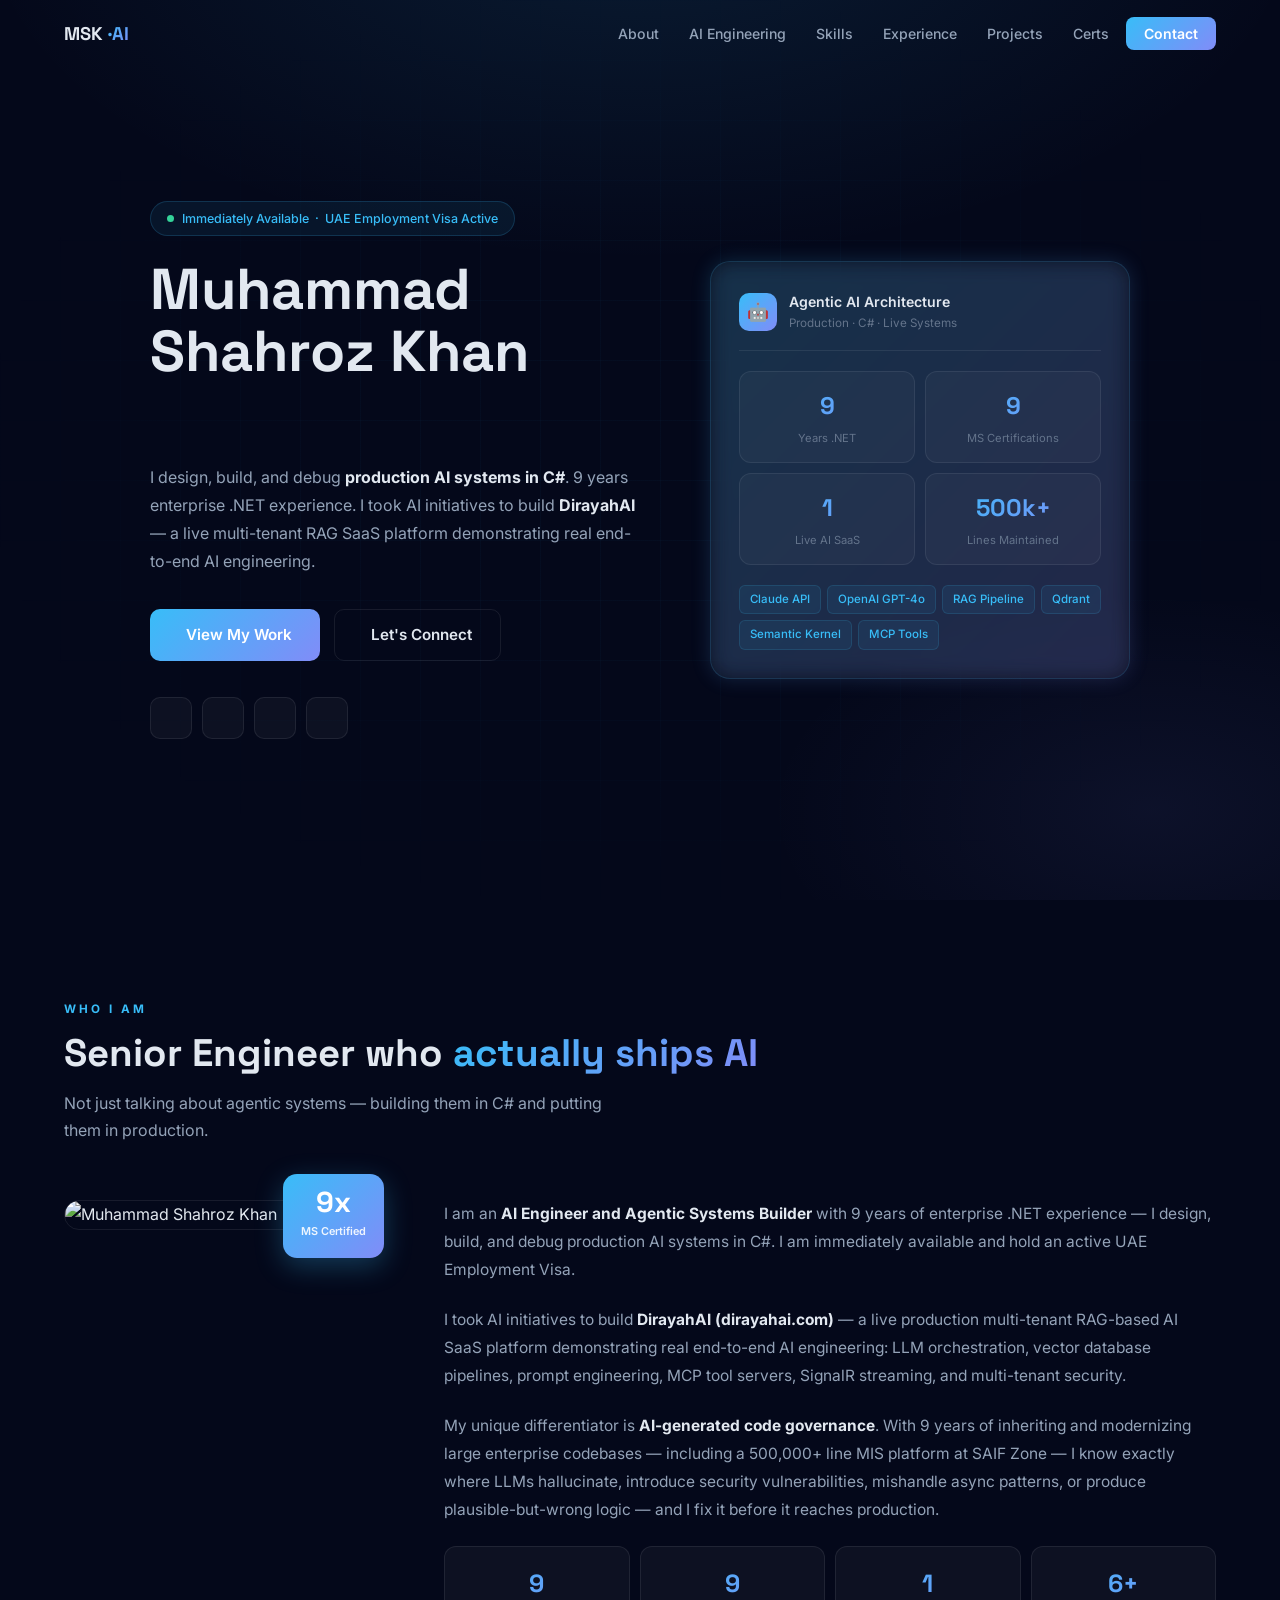
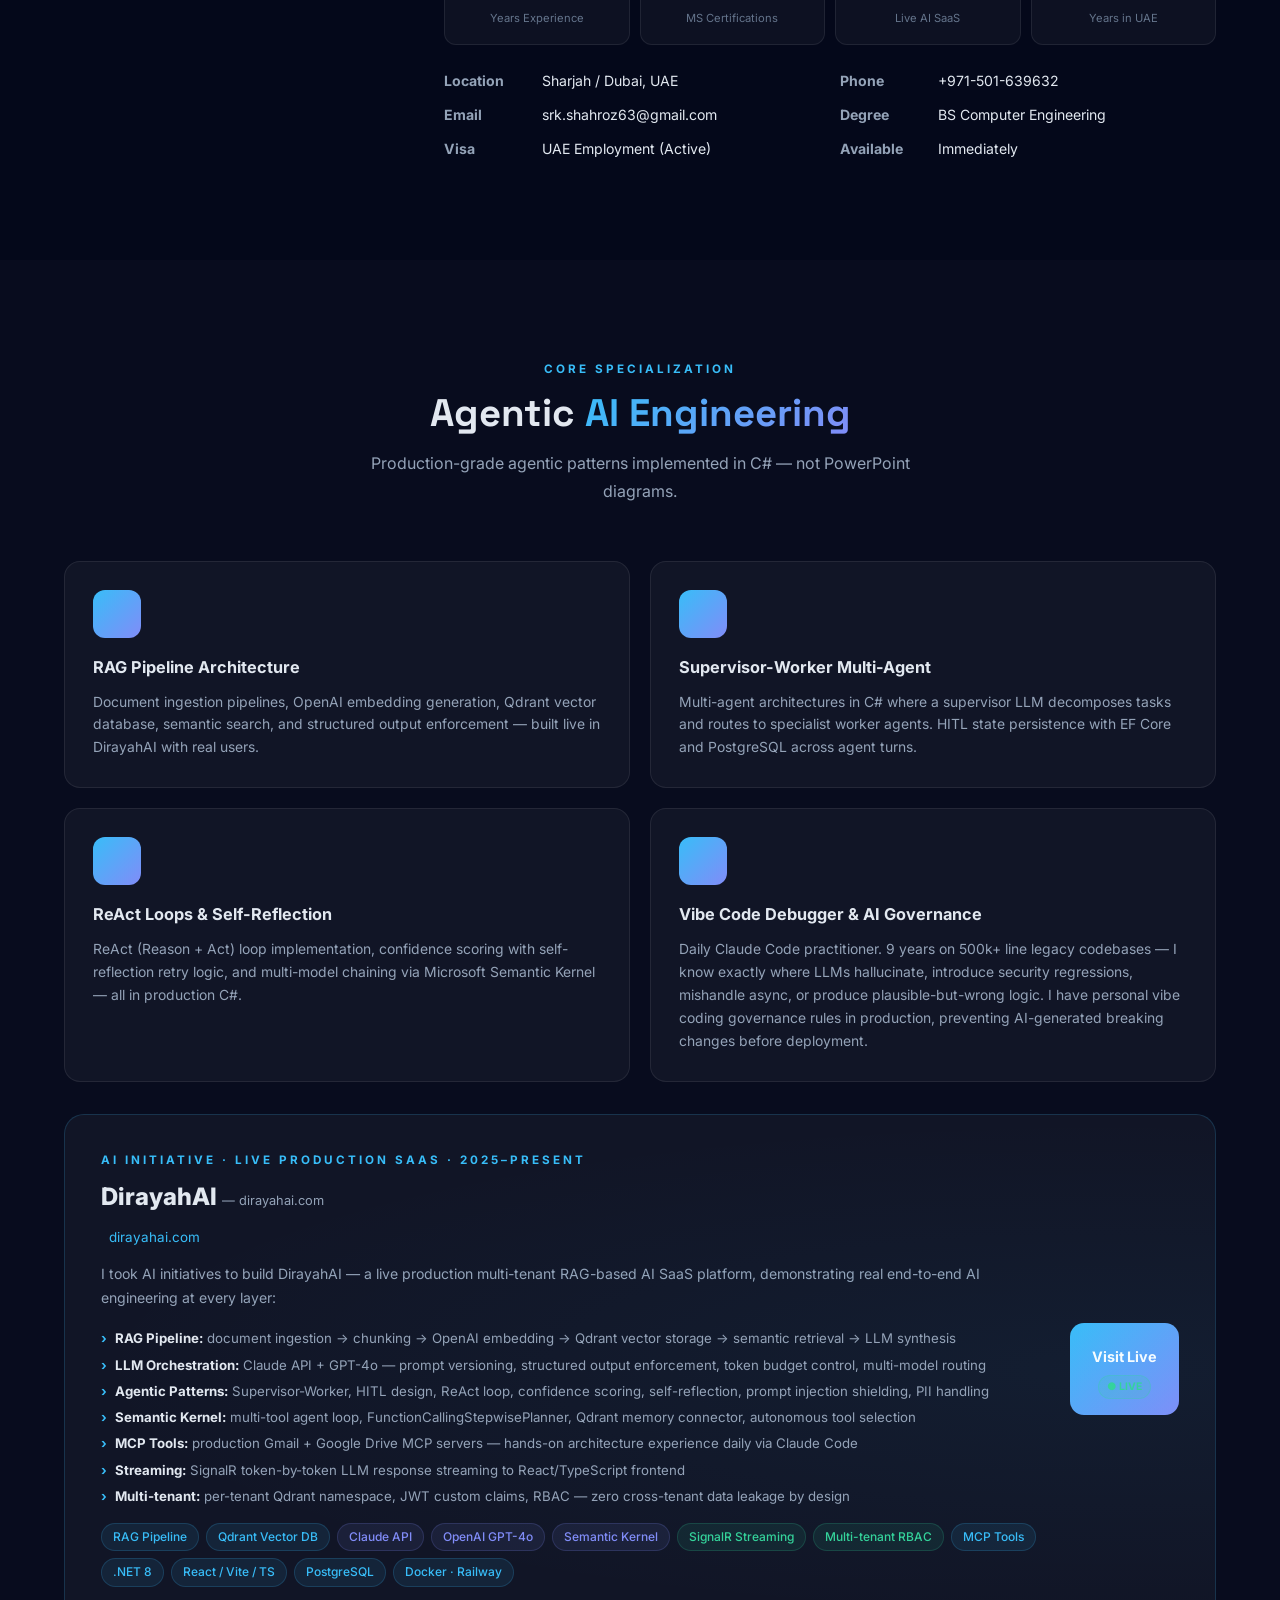
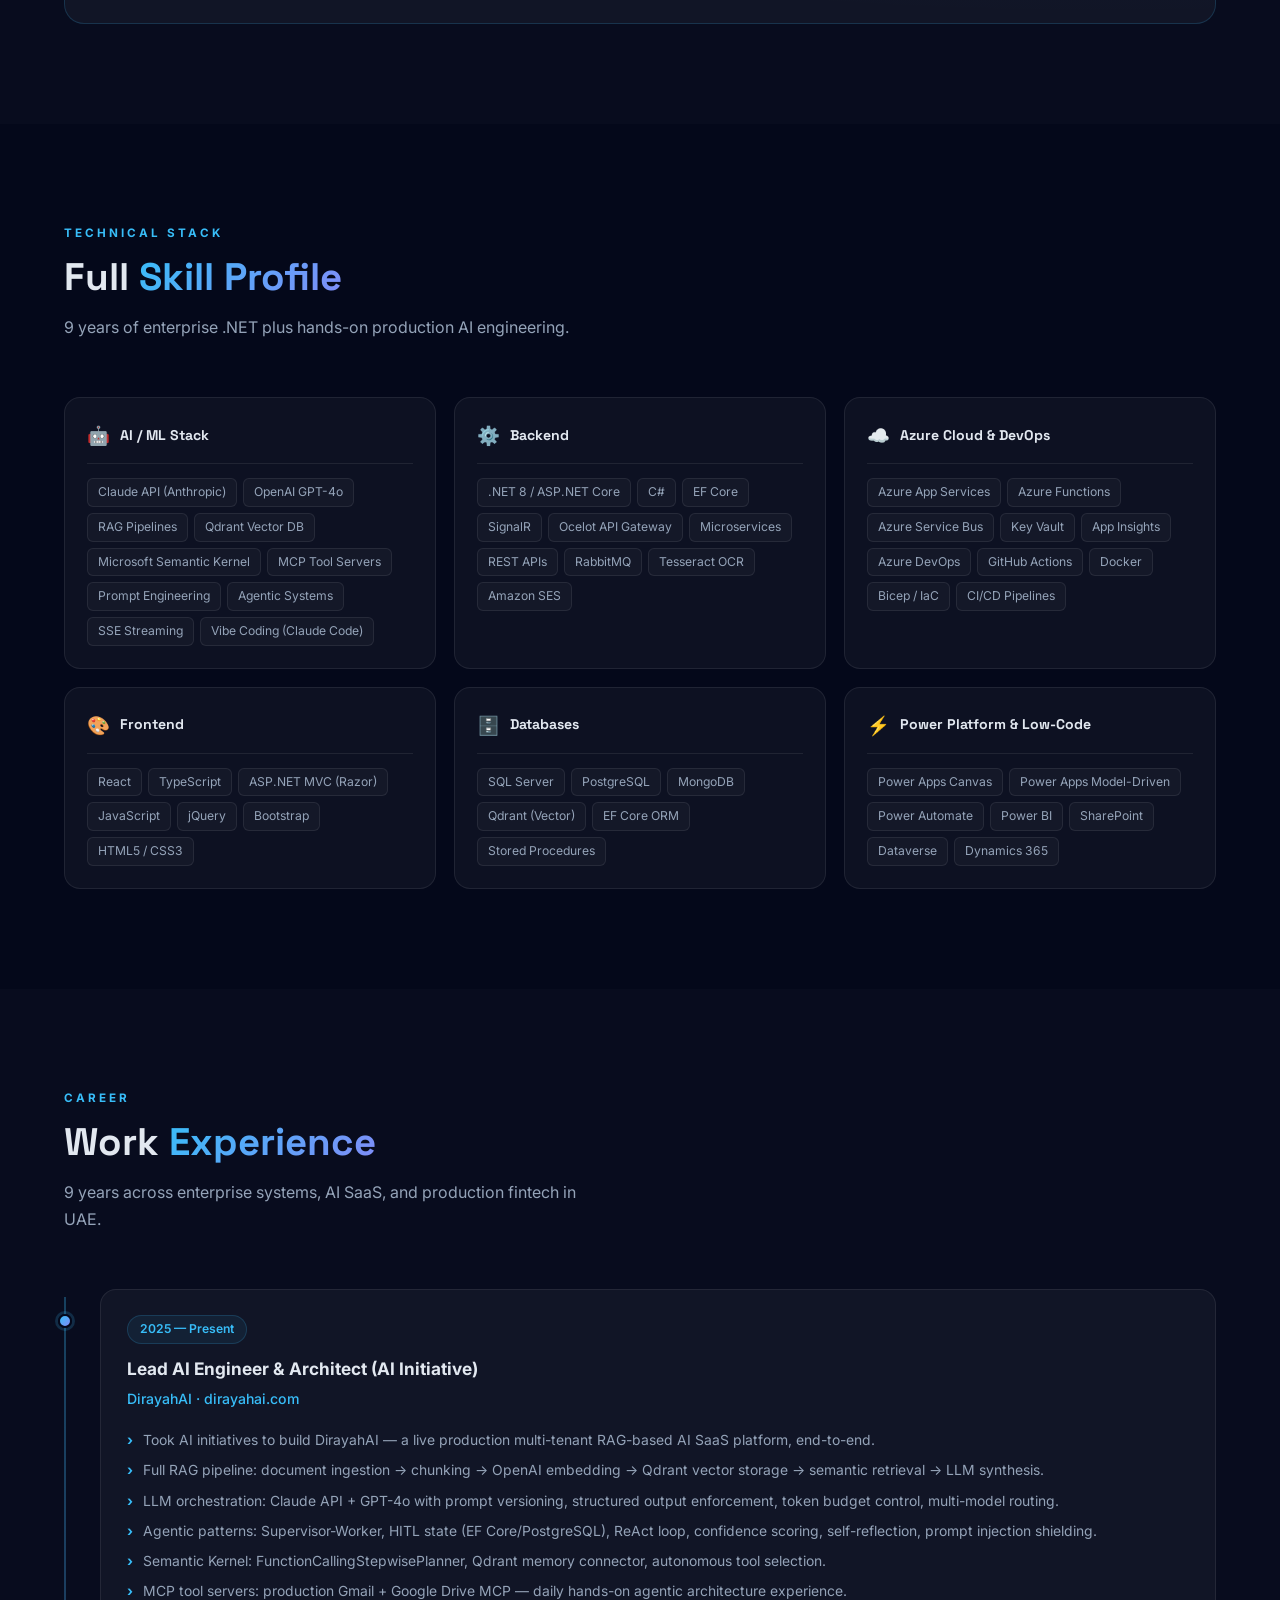
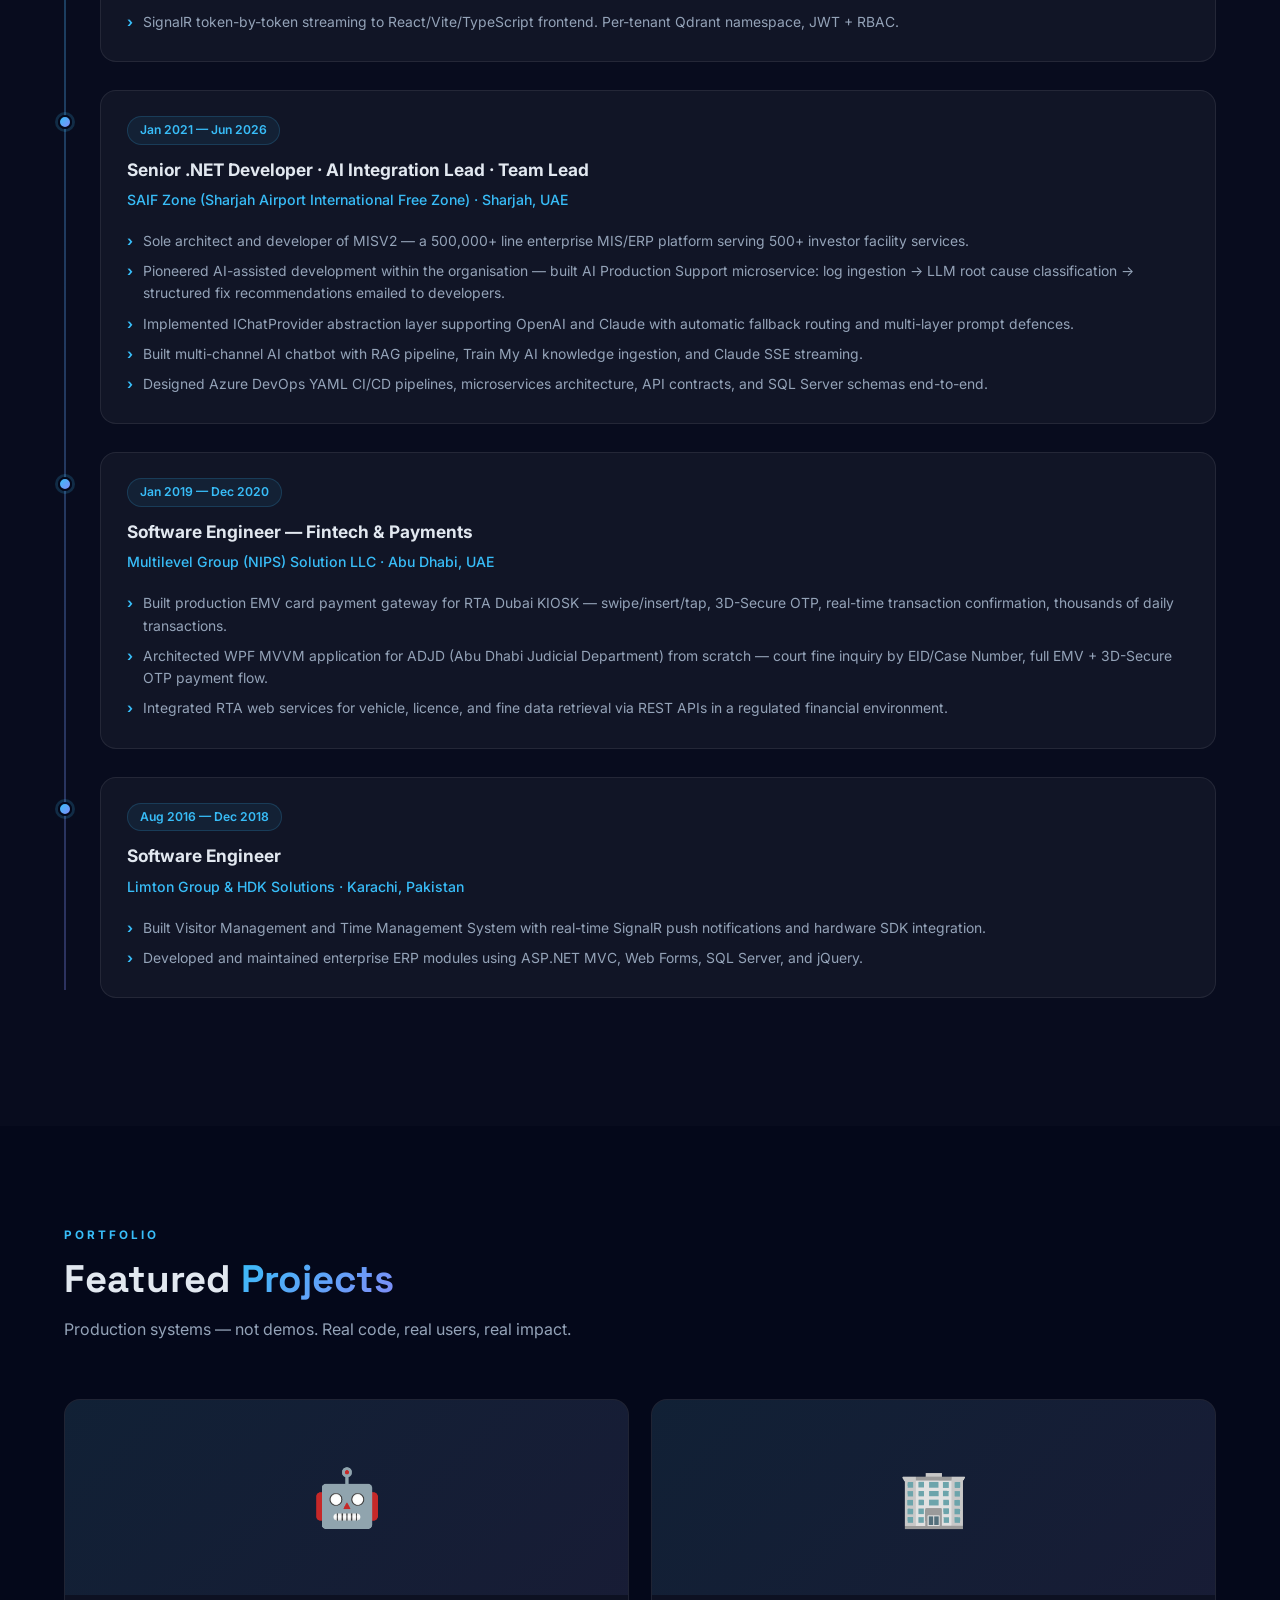
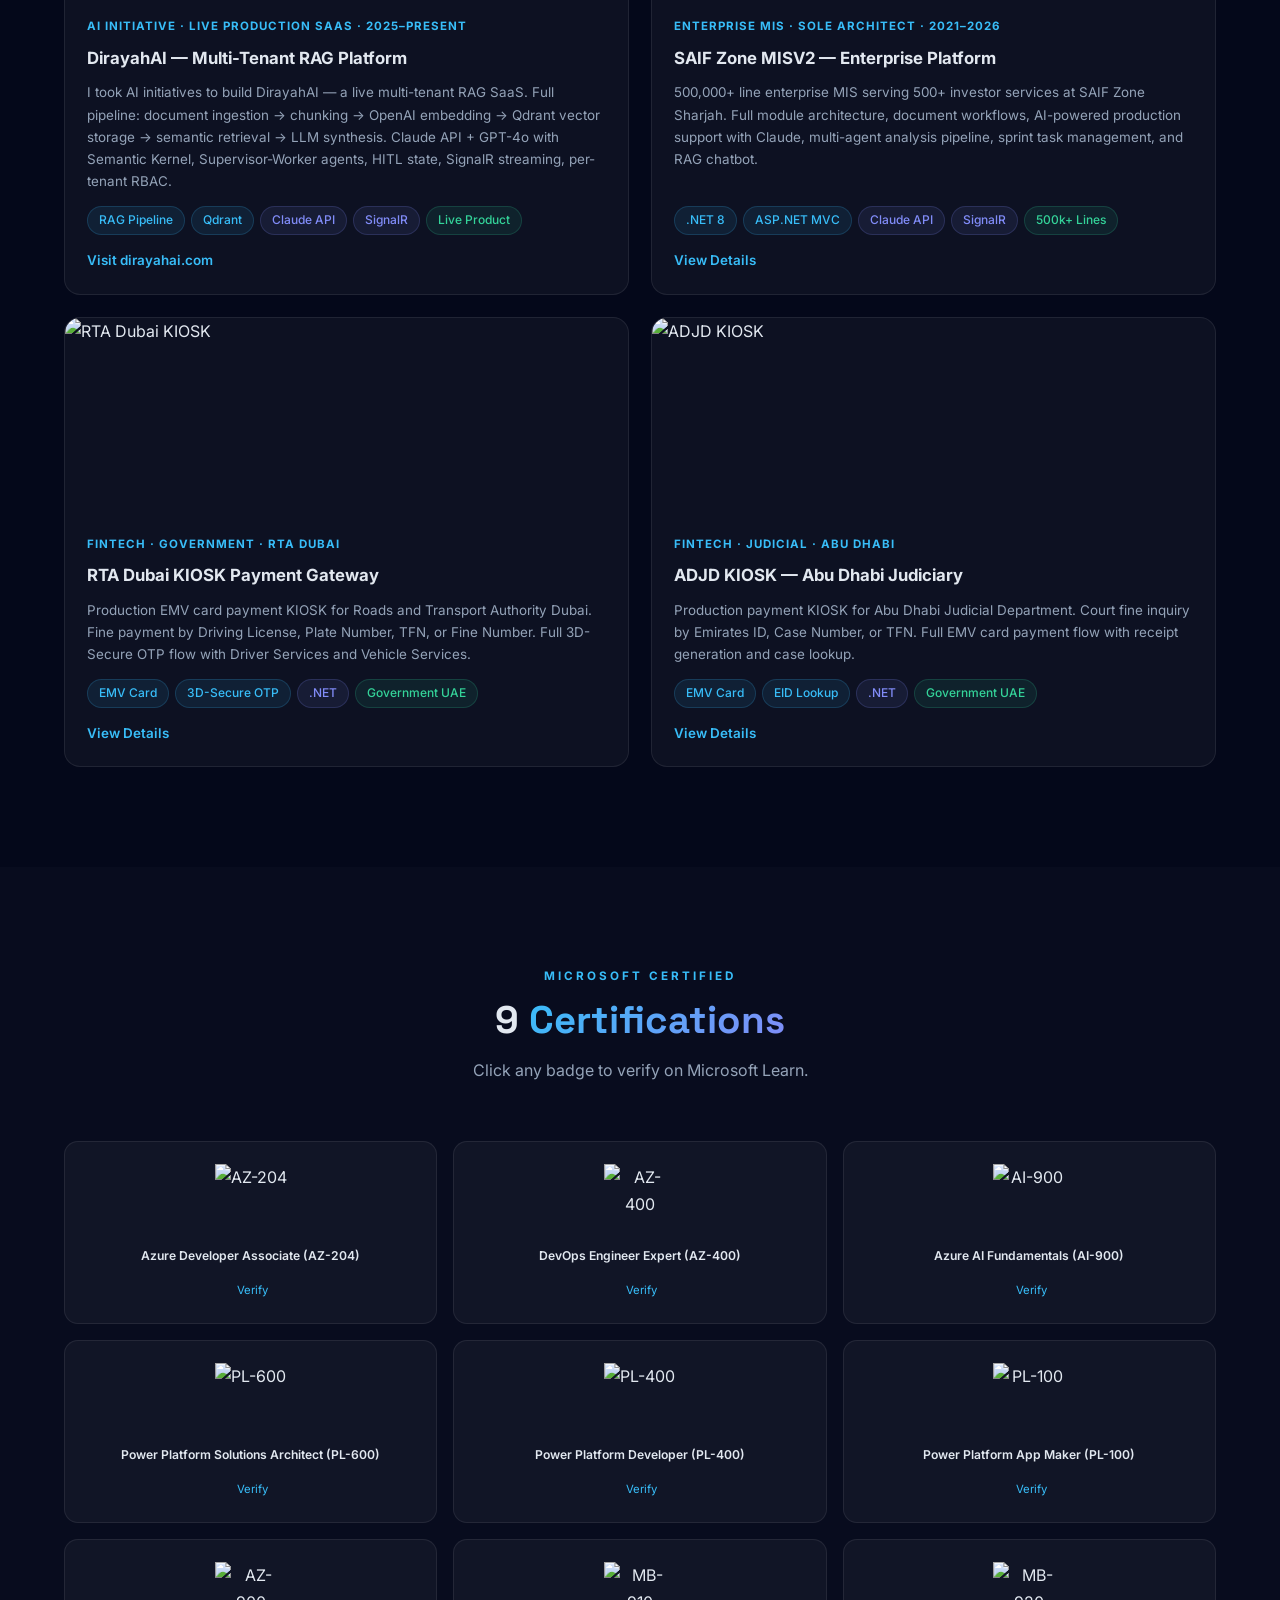
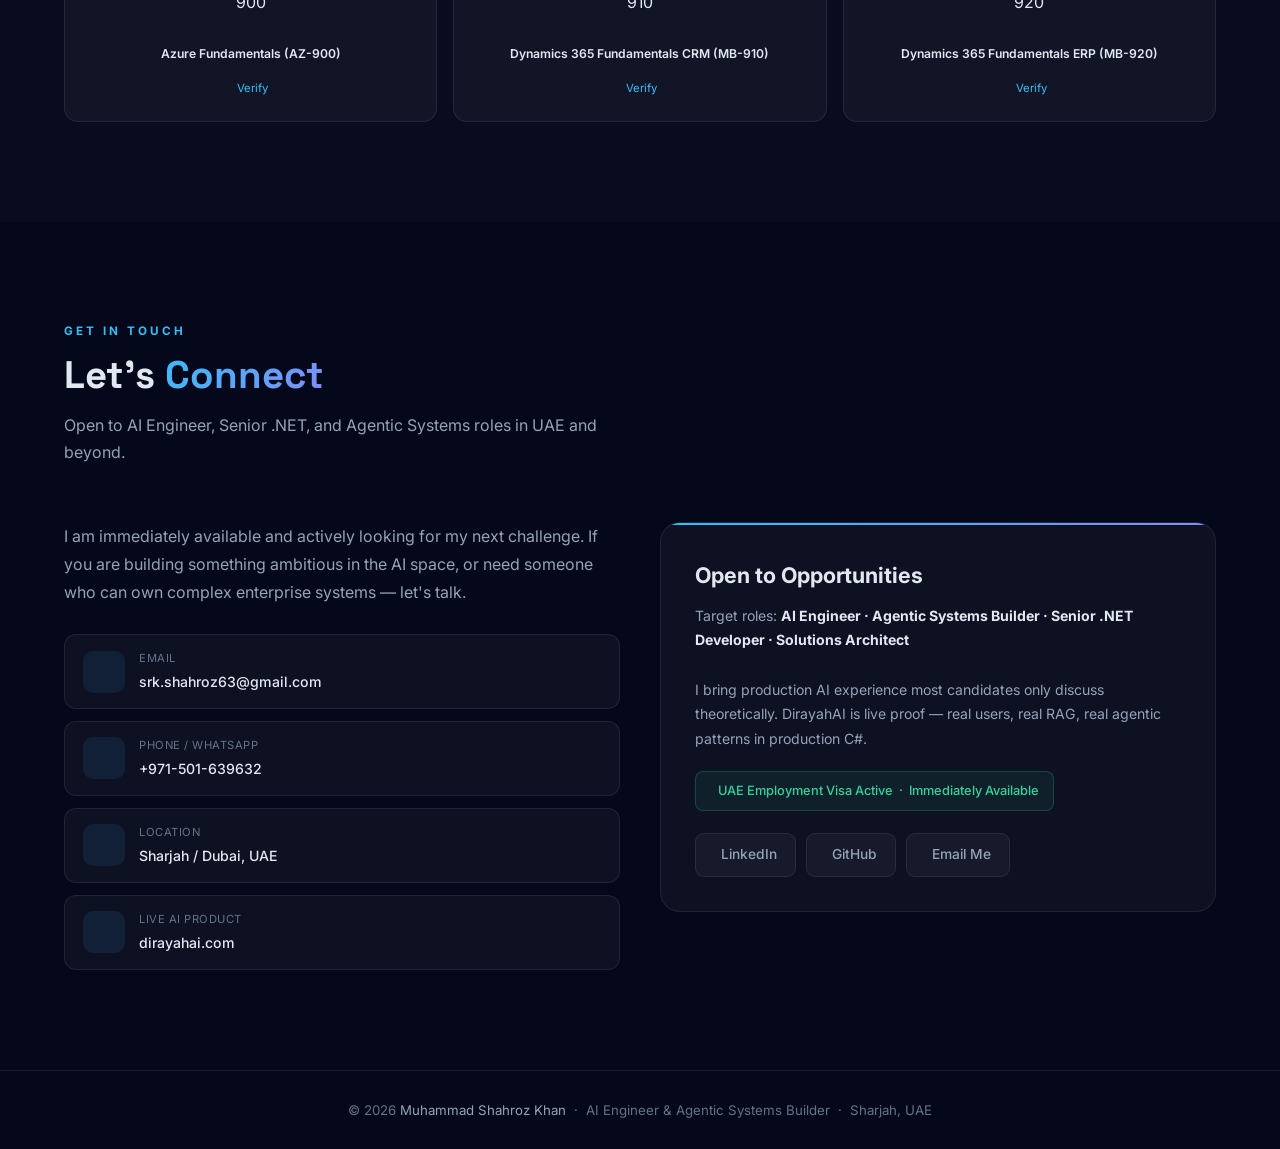
==== commit a1ce6575: "Update portfolio with DirayahAI showcase from resume - Reframe DirayahAI everywhere: "I took AI init" ====
--- a/index.html
+++ b/index.html
@@ -69,8 +69,8 @@
         <div class="hero-role"><span id="typed-text"></span></div>
         <p class="hero-desc">
           I design, build, and debug <strong>production AI systems in C#</strong>.
-          9 years enterprise .NET experience. Founder of <strong>DirayahAI</strong> —
-          a live multi-tenant RAG SaaS platform built entirely solo.
+          9 years enterprise .NET experience. I took AI initiatives to build <strong>DirayahAI</strong> —
+          a live multi-tenant RAG SaaS platform demonstrating real end-to-end AI engineering.
         </p>
         <div class="hero-actions">
           <a href="#projects" class="btn-primary">
@@ -152,7 +152,7 @@
             I am an <strong>AI Engineer and Agentic Systems Builder</strong> with 9 years of enterprise .NET experience — I design, build, and debug production AI systems in C#. I am immediately available and hold an active UAE Employment Visa.
           </p>
           <p class="about-bio">
-            I built <strong>DirayahAI (dirayahai.com)</strong> entirely solo — a live production multi-tenant RAG-based AI SaaS platform featuring document ingestion pipelines, Qdrant vector database, Anthropic Claude and OpenAI integration, real-time SignalR streaming, and multi-tenant isolation with JWT and RBAC.
+            I took AI initiatives to build <strong>DirayahAI (dirayahai.com)</strong> — a live production multi-tenant RAG-based AI SaaS platform demonstrating real end-to-end AI engineering: LLM orchestration, vector database pipelines, prompt engineering, MCP tool servers, SignalR streaming, and multi-tenant security.
           </p>
           <p class="about-bio">
             My unique differentiator is <strong>AI-generated code governance</strong>. With 9 years of inheriting and modernizing large enterprise codebases — including a 500,000+ line MIS platform at SAIF Zone — I know exactly where LLMs hallucinate, introduce security vulnerabilities, mishandle async patterns, or produce plausible-but-wrong logic — and I fix it before it reaches production.
@@ -215,27 +215,39 @@
         </div>
         <div class="ai-spec-card">
           <div class="ai-spec-icon"><i class="bi bi-shield-check"></i></div>
-          <div class="ai-spec-title">AI-Generated Code Governance</div>
-          <div class="ai-spec-desc">9 years reading unfamiliar code fast. I know exactly where LLMs hallucinate, introduce security vulnerabilities, mishandle async, or produce plausible-but-wrong logic — and I fix it before production.</div>
+          <div class="ai-spec-title">Vibe Code Debugger &amp; AI Governance</div>
+          <div class="ai-spec-desc">Daily Claude Code practitioner. 9 years on 500k+ line legacy codebases — I know exactly where LLMs hallucinate, introduce security regressions, mishandle async, or produce plausible-but-wrong logic. I have personal vibe coding governance rules in production, preventing AI-generated breaking changes before deployment.</div>
         </div>
       </div>
 
       <div class="dirayah-feature" data-aos="fade-up" data-aos-delay="150">
         <div>
-          <span class="section-label" style="margin-bottom:6px;">Live Production AI SaaS · Solo Founded</span>
-          <div class="dirayah-title">DirayahAI <span style="font-size:0.8rem;color:var(--text-muted);font-weight:400;">— Founder &amp; Solo Builder · 2025–Present</span></div>
+          <span class="section-label" style="margin-bottom:6px;">AI Initiative · Live Production SaaS · 2025–Present</span>
+          <div class="dirayah-title">DirayahAI <span style="font-size:0.8rem;color:var(--text-muted);font-weight:400;">— dirayahai.com</span></div>
           <div class="dirayah-url"><i class="bi bi-globe"></i>&nbsp; dirayahai.com</div>
-          <div class="dirayah-desc">A production multi-tenant RAG-based AI SaaS platform built entirely solo: document ingestion pipelines, OpenAI embedding generation, Qdrant vector database, Anthropic Claude and OpenAI GPT-4o integration with structured output enforcement, real-time SignalR streaming, and multi-tenant isolation with JWT and RBAC. I use MCP tool servers in production daily via Claude Code — hands-on agentic architecture experience most candidates only discuss theoretically.</div>
+          <div class="dirayah-desc">I took AI initiatives to build DirayahAI — a live production multi-tenant RAG-based AI SaaS platform, demonstrating real end-to-end AI engineering at every layer:</div>
+          <ul class="dirayah-points">
+            <li><strong>RAG Pipeline:</strong> document ingestion → chunking → OpenAI embedding → Qdrant vector storage → semantic retrieval → LLM synthesis</li>
+            <li><strong>LLM Orchestration:</strong> Claude API + GPT-4o — prompt versioning, structured output enforcement, token budget control, multi-model routing</li>
+            <li><strong>Agentic Patterns:</strong> Supervisor-Worker, HITL design, ReAct loop, confidence scoring, self-reflection, prompt injection shielding, PII handling</li>
+            <li><strong>Semantic Kernel:</strong> multi-tool agent loop, FunctionCallingStepwisePlanner, Qdrant memory connector, autonomous tool selection</li>
+            <li><strong>MCP Tools:</strong> production Gmail + Google Drive MCP servers — hands-on architecture experience daily via Claude Code</li>
+            <li><strong>Streaming:</strong> SignalR token-by-token LLM response streaming to React/TypeScript frontend</li>
+            <li><strong>Multi-tenant:</strong> per-tenant Qdrant namespace, JWT custom claims, RBAC — zero cross-tenant data leakage by design</li>
+          </ul>
           <div class="dirayah-tech">
             <span class="tag">RAG Pipeline</span>
             <span class="tag">Qdrant Vector DB</span>
             <span class="tag purple">Claude API</span>
             <span class="tag purple">OpenAI GPT-4o</span>
             <span class="tag purple">Semantic Kernel</span>
-            <span class="tag green">SignalR SSE</span>
+            <span class="tag green">SignalR Streaming</span>
             <span class="tag green">Multi-tenant RBAC</span>
             <span class="tag">MCP Tools</span>
             <span class="tag">.NET 8</span>
+            <span class="tag">React / Vite / TS</span>
+            <span class="tag">PostgreSQL</span>
+            <span class="tag">Docker · Railway</span>
           </div>
         </div>
         <a href="https://dirayahai.com" target="_blank" class="dirayah-visit">
@@ -377,37 +389,50 @@
 
         <div class="timeline-item">
           <div class="timeline-period">2025 — Present</div>
-          <div class="timeline-role">Founder &amp; Solo Builder</div>
-          <div class="timeline-company">DirayahAI · dirayahai.com (Independent, UAE)</div>
+          <div class="timeline-role">Lead AI Engineer &amp; Architect (AI Initiative)</div>
+          <div class="timeline-company">DirayahAI · dirayahai.com</div>
           <ul class="timeline-points">
-            <li>Designed and shipped a production multi-tenant RAG-based AI SaaS platform from zero — entirely solo.</li>
-            <li>Built document ingestion pipelines, OpenAI embedding generation, and Qdrant vector database integration with semantic search.</li>
-            <li>Integrated Anthropic Claude and OpenAI GPT-4o with structured output enforcement and real-time SSE streaming via SignalR.</li>
-            <li>Implemented multi-tenant isolation with JWT, RBAC, and per-tenant data partitioning in ASP.NET Core.</li>
-            <li>Uses MCP tool servers in production daily via Claude Code — hands-on agentic architecture at scale.</li>
+            <li>Took AI initiatives to build DirayahAI — a live production multi-tenant RAG-based AI SaaS platform, end-to-end.</li>
+            <li>Full RAG pipeline: document ingestion → chunking → OpenAI embedding → Qdrant vector storage → semantic retrieval → LLM synthesis.</li>
+            <li>LLM orchestration: Claude API + GPT-4o with prompt versioning, structured output enforcement, token budget control, multi-model routing.</li>
+            <li>Agentic patterns: Supervisor-Worker, HITL state (EF Core/PostgreSQL), ReAct loop, confidence scoring, self-reflection, prompt injection shielding.</li>
+            <li>Semantic Kernel: FunctionCallingStepwisePlanner, Qdrant memory connector, autonomous tool selection.</li>
+            <li>MCP tool servers: production Gmail + Google Drive MCP — daily hands-on agentic architecture experience.</li>
+            <li>SignalR token-by-token streaming to React/Vite/TypeScript frontend. Per-tenant Qdrant namespace, JWT + RBAC.</li>
           </ul>
         </div>
 
         <div class="timeline-item">
           <div class="timeline-period">Jan 2021 — Jun 2026</div>
-          <div class="timeline-role">Sole Architect &amp; Senior .NET Developer</div>
+          <div class="timeline-role">Senior .NET Developer · AI Integration Lead · Team Lead</div>
           <div class="timeline-company">SAIF Zone (Sharjah Airport International Free Zone) · Sharjah, UAE</div>
           <ul class="timeline-points">
-            <li>Sole architect and developer of MISV2 — a 500,000+ line enterprise MIS platform serving 500+ investor services across all SAIF Zone operations.</li>
-            <li>Built an AI Production Support System (Three-Tier): Claude AI-powered issue analysis, real-time SignalR remarks, agentic re-analysis pipeline, sprint-based task management, and Face Off analytics dashboard.</li>
-            <li>Implemented a multi-channel AI chatbot with RAG pipeline, Train My AI knowledge ingestion, and Claude-powered response streaming with SSE.</li>
-            <li>Integrated Amazon SES, Tesseract OCR, Ocelot API Gateway, RabbitMQ, and full Azure-ready microservice infrastructure.</li>
+            <li>Sole architect and developer of MISV2 — a 500,000+ line enterprise MIS/ERP platform serving 500+ investor facility services.</li>
+            <li>Pioneered AI-assisted development within the organisation — built AI Production Support microservice: log ingestion → LLM root cause classification → structured fix recommendations emailed to developers.</li>
+            <li>Implemented IChatProvider abstraction layer supporting OpenAI and Claude with automatic fallback routing and multi-layer prompt defences.</li>
+            <li>Built multi-channel AI chatbot with RAG pipeline, Train My AI knowledge ingestion, and Claude SSE streaming.</li>
+            <li>Designed Azure DevOps YAML CI/CD pipelines, microservices architecture, API contracts, and SQL Server schemas end-to-end.</li>
           </ul>
         </div>
 
         <div class="timeline-item">
-          <div class="timeline-period">2017 — 2021</div>
-          <div class="timeline-role">Senior .NET Developer</div>
-          <div class="timeline-company">Fintech &amp; Enterprise Projects · UAE</div>
+          <div class="timeline-period">Jan 2019 — Dec 2020</div>
+          <div class="timeline-role">Software Engineer — Fintech &amp; Payments</div>
+          <div class="timeline-company">Multilevel Group (NIPS) Solution LLC · Abu Dhabi, UAE</div>
           <ul class="timeline-points">
-            <li>Delivered production payment gateway for RTA Dubai KIOSK — EMV card processing, 3D-Secure OTP, PPS and TFR transactions at scale.</li>
-            <li>Built ADJD (Abu Dhabi Judicial Department) KIOSK payment system — court fine inquiry by EID / case number, full EMV card payment flow.</li>
-            <li>Developed enterprise .NET applications across UAE government and private sector clients.</li>
+            <li>Built production EMV card payment gateway for RTA Dubai KIOSK — swipe/insert/tap, 3D-Secure OTP, real-time transaction confirmation, thousands of daily transactions.</li>
+            <li>Architected WPF MVVM application for ADJD (Abu Dhabi Judicial Department) from scratch — court fine inquiry by EID/Case Number, full EMV + 3D-Secure OTP payment flow.</li>
+            <li>Integrated RTA web services for vehicle, licence, and fine data retrieval via REST APIs in a regulated financial environment.</li>
+          </ul>
+        </div>
+
+        <div class="timeline-item">
+          <div class="timeline-period">Aug 2016 — Dec 2018</div>
+          <div class="timeline-role">Software Engineer</div>
+          <div class="timeline-company">Limton Group &amp; HDK Solutions · Karachi, Pakistan</div>
+          <ul class="timeline-points">
+            <li>Built Visitor Management and Time Management System with real-time SignalR push notifications and hardware SDK integration.</li>
+            <li>Developed and maintained enterprise ERP modules using ASP.NET MVC, Web Forms, SQL Server, and jQuery.</li>
           </ul>
         </div>
 
@@ -428,9 +453,9 @@
         <div class="project-card">
           <div class="project-img-placeholder">🤖</div>
           <div class="project-body">
-            <div class="project-category">Live AI SaaS · Solo Founded · 2025–Present</div>
+            <div class="project-category">AI Initiative · Live Production SaaS · 2025–Present</div>
             <div class="project-title">DirayahAI — Multi-Tenant RAG Platform</div>
-            <div class="project-desc">Production multi-tenant RAG-based AI SaaS. Document ingestion pipelines, OpenAI embeddings, Qdrant vector DB, Claude + GPT-4o with structured output, real-time SignalR streaming, JWT + RBAC isolation. Built entirely solo. Live at dirayahai.com.</div>
+            <div class="project-desc">I took AI initiatives to build DirayahAI — a live multi-tenant RAG SaaS. Full pipeline: document ingestion → chunking → OpenAI embedding → Qdrant vector storage → semantic retrieval → LLM synthesis. Claude API + GPT-4o with Semantic Kernel, Supervisor-Worker agents, HITL state, SignalR streaming, per-tenant RBAC.</div>
             <div class="project-tags">
               <span class="tag">RAG Pipeline</span>
               <span class="tag">Qdrant</span>
--- a/assets/css/style.css
+++ b/assets/css/style.css
@@ -479,6 +479,30 @@
 .dirayah-title { font-size: 1.5rem; font-weight: 800; color: var(--text); margin-bottom: 8px; }
 .dirayah-url { font-size: 0.84rem; color: var(--blue); margin-bottom: 14px; }
 .dirayah-desc { font-size: 0.88rem; color: var(--text-muted); line-height: 1.7; margin-bottom: 18px; }
+.dirayah-points {
+  list-style: none;
+  padding: 0;
+  margin: 0 0 16px;
+  display: flex;
+  flex-direction: column;
+  gap: 5px;
+}
+.dirayah-points li {
+  font-size: 0.83rem;
+  color: var(--text-muted);
+  padding-left: 14px;
+  position: relative;
+  line-height: 1.6;
+}
+.dirayah-points li::before {
+  content: '›';
+  position: absolute;
+  left: 0;
+  color: var(--blue);
+  font-weight: 700;
+}
+.dirayah-points li strong { color: var(--text); }
+
 .dirayah-tech { display: flex; flex-wrap: wrap; gap: 7px; }
 .dirayah-visit {
   flex-shrink: 0;
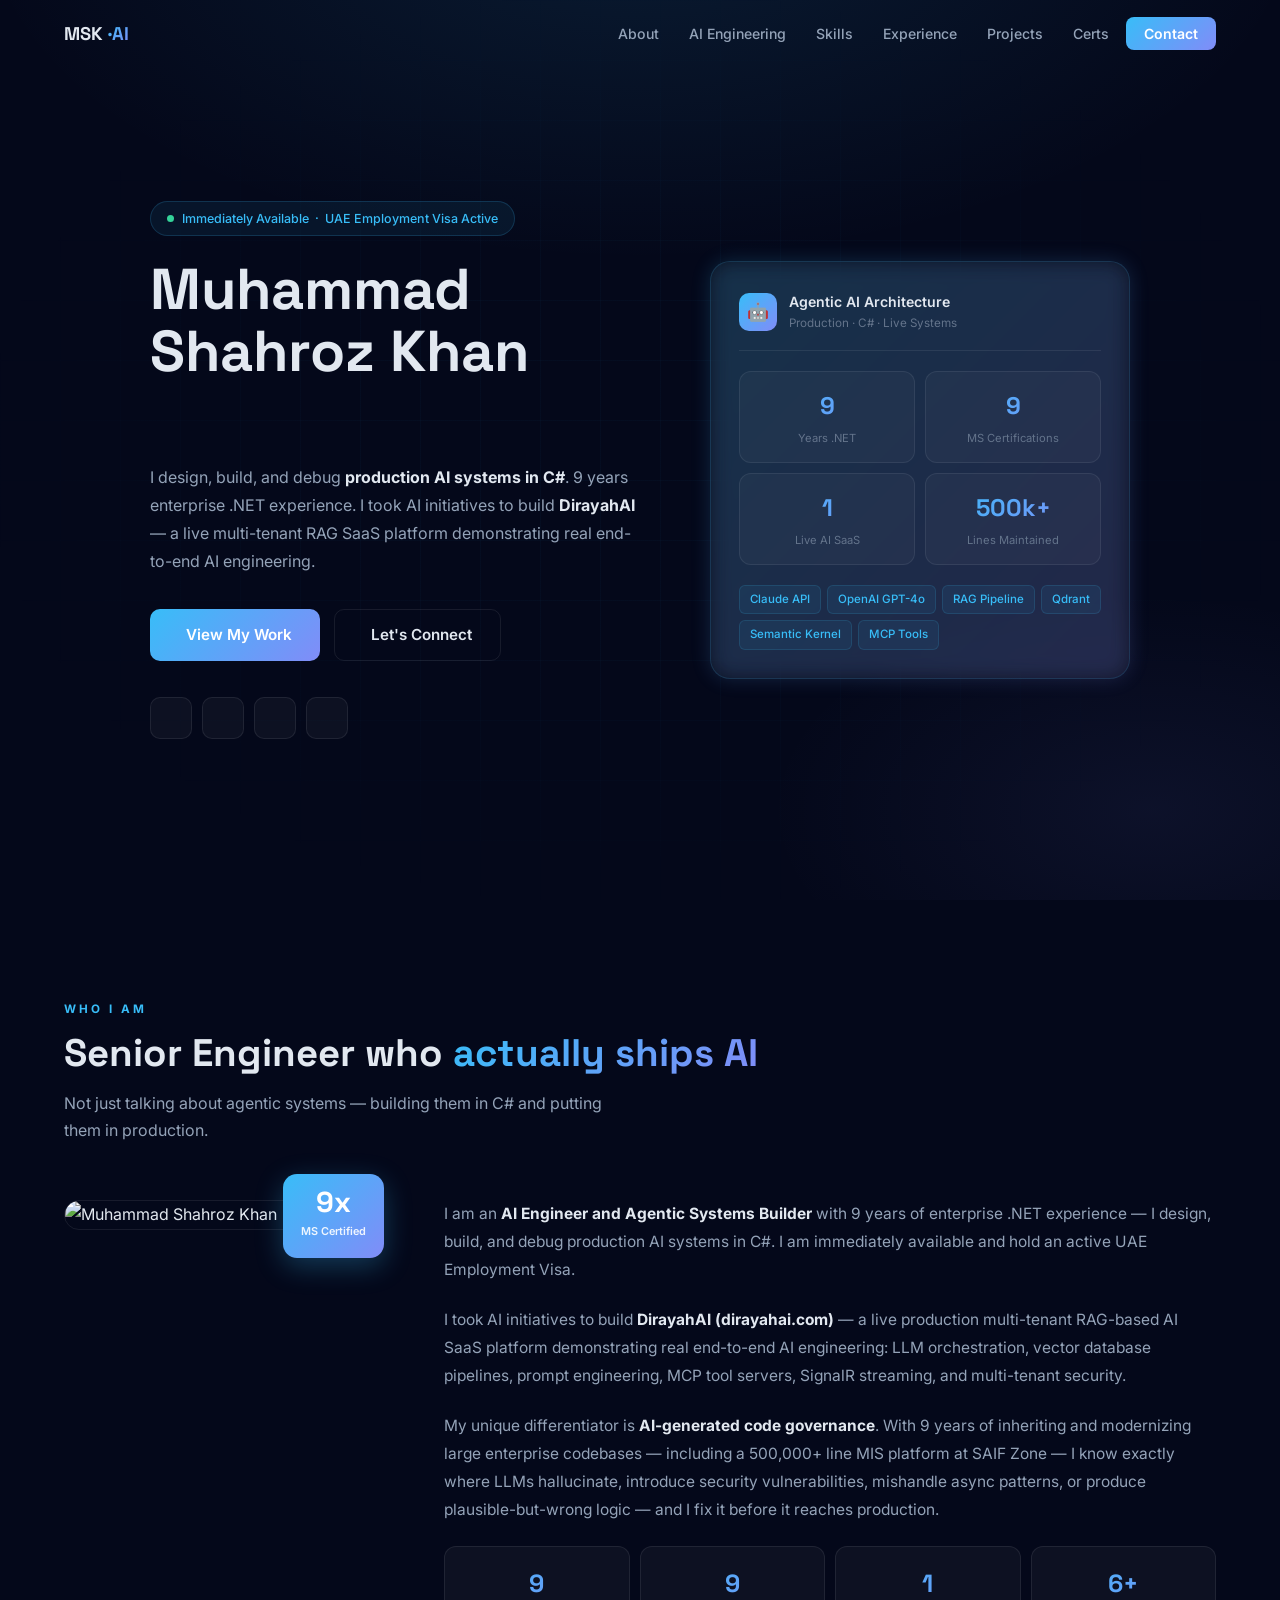
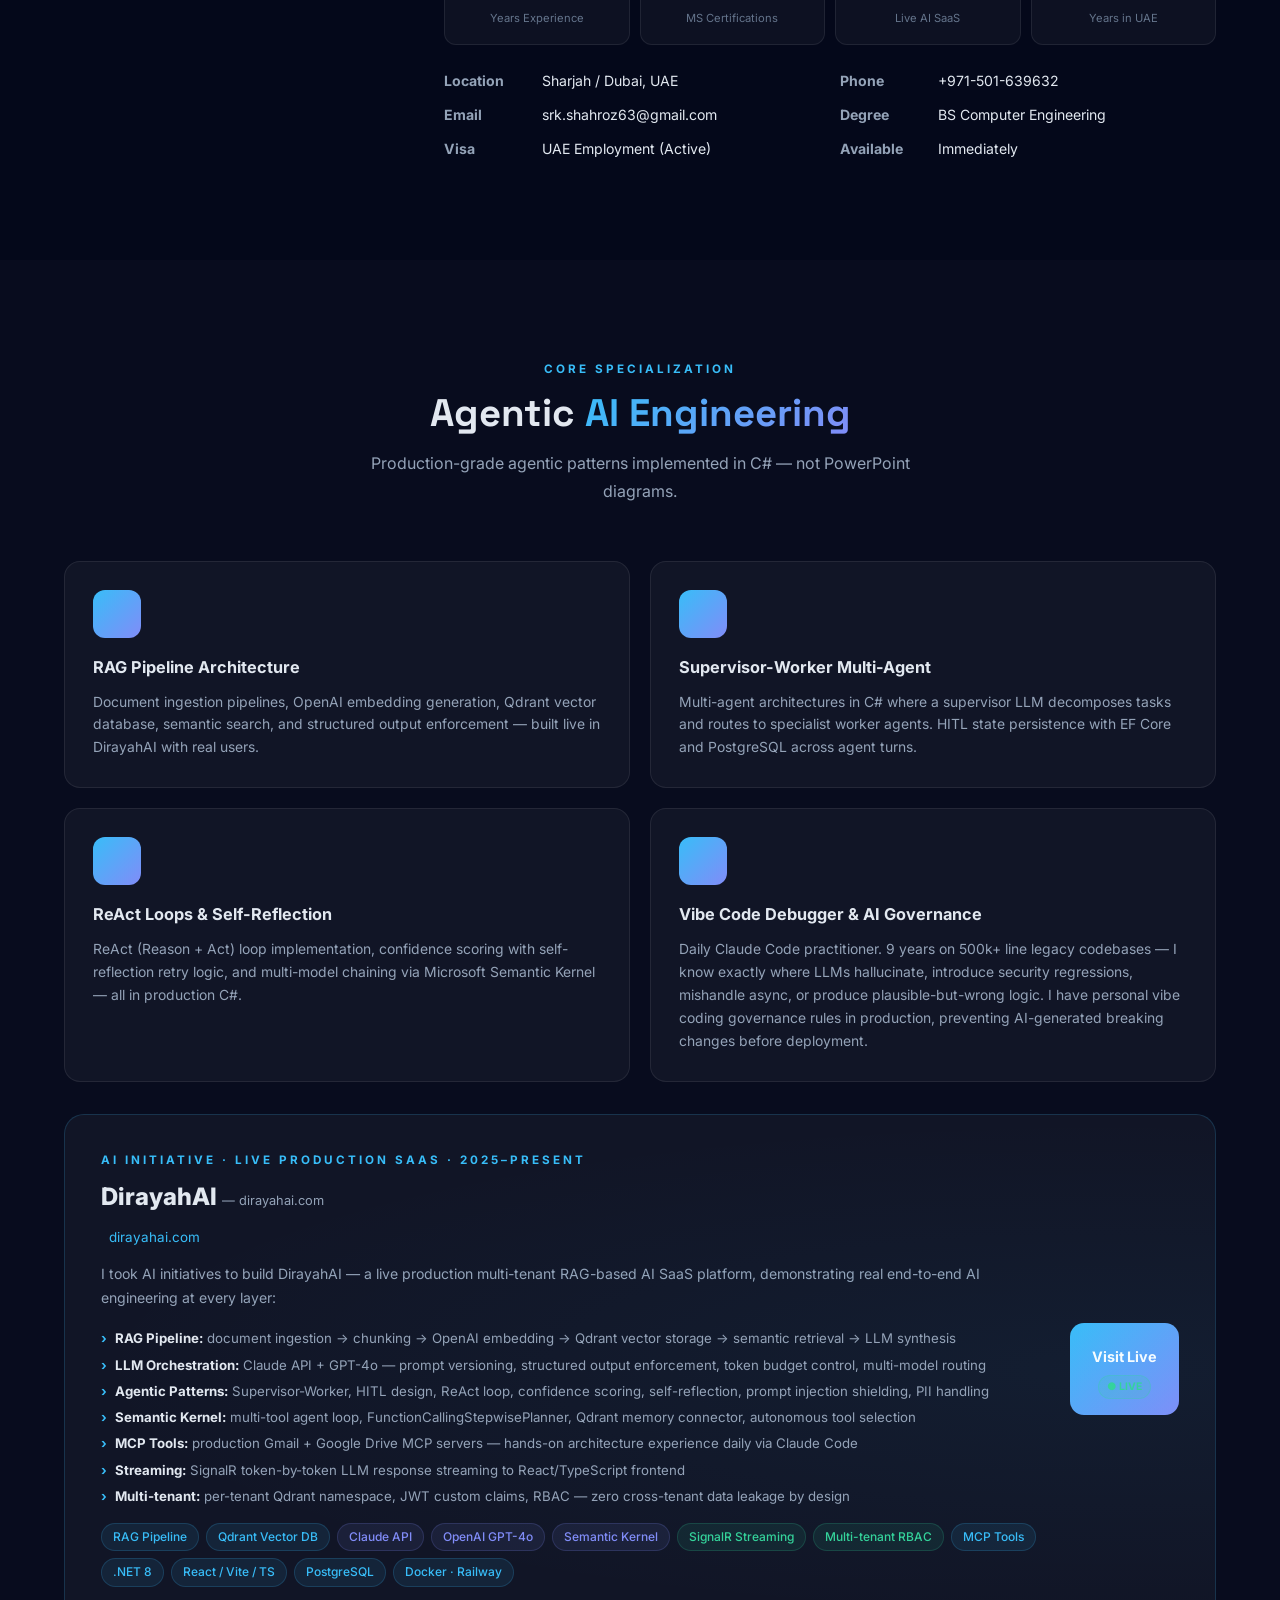
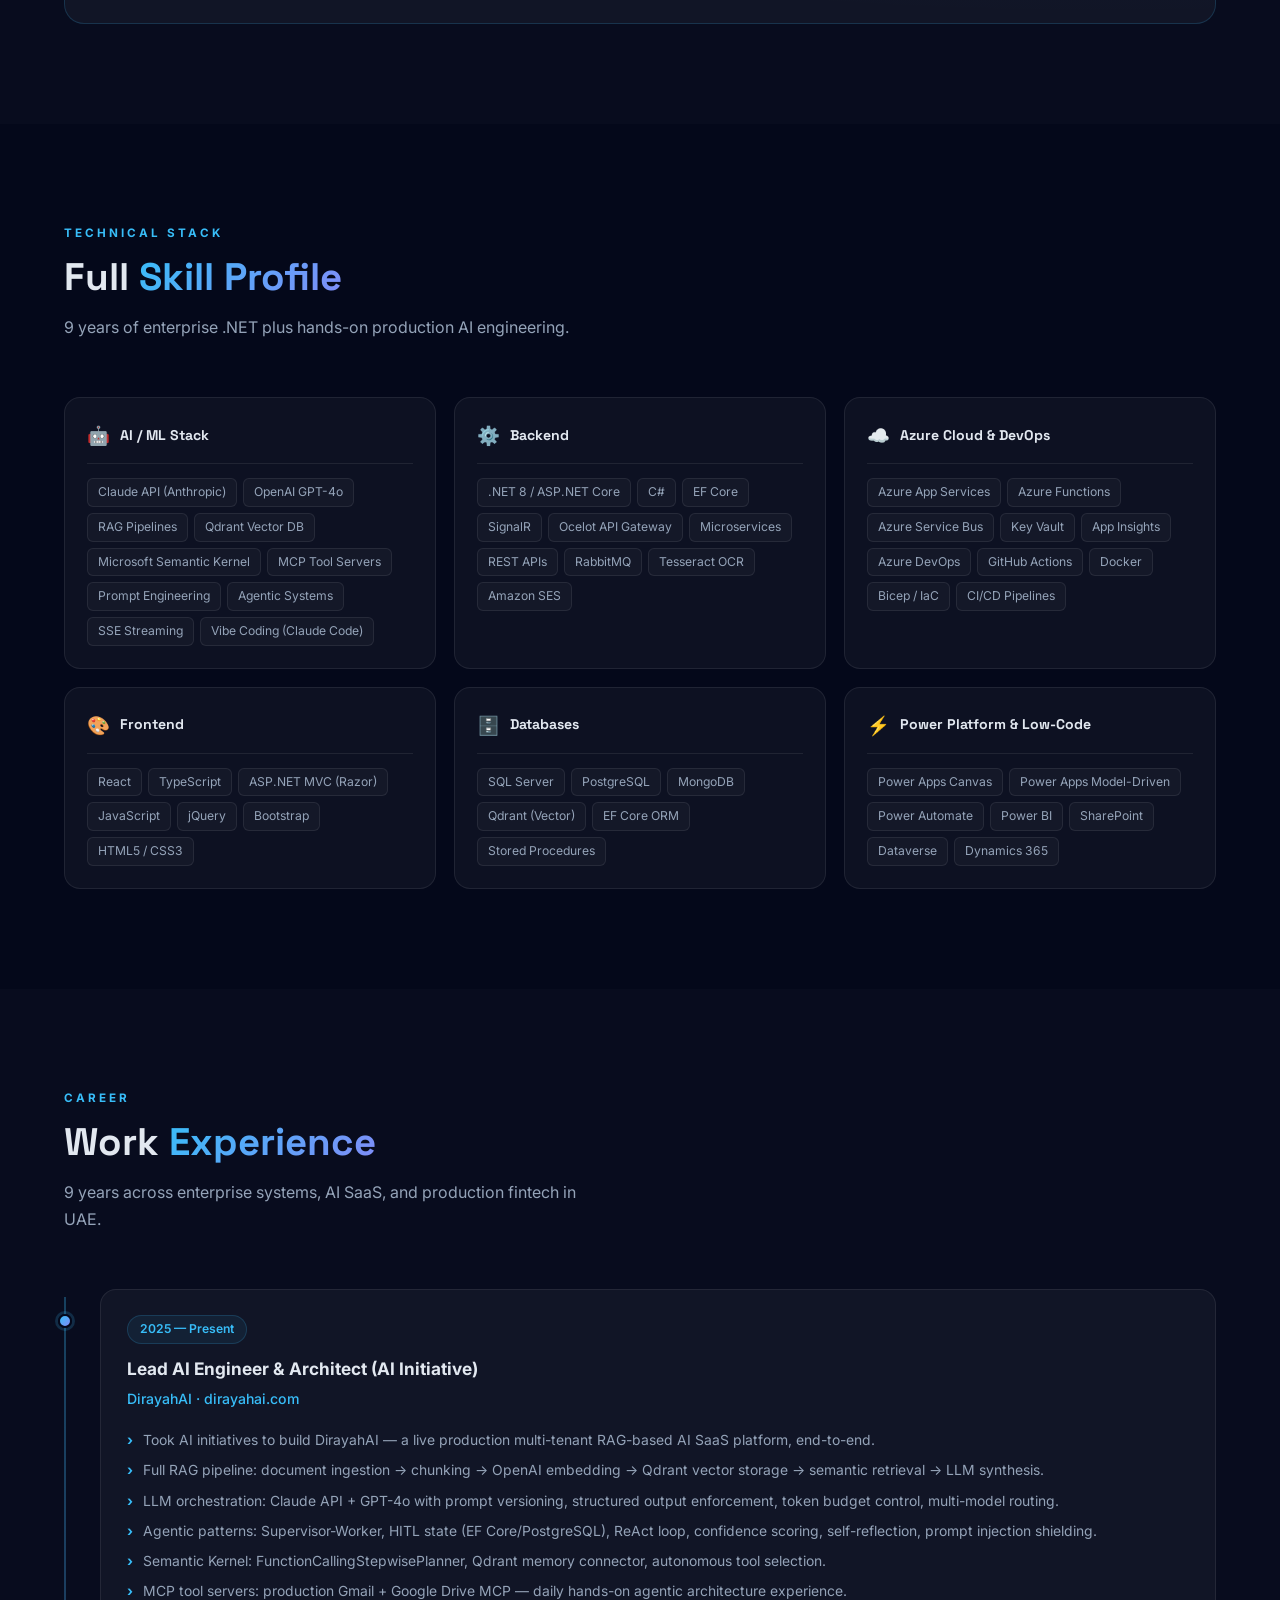
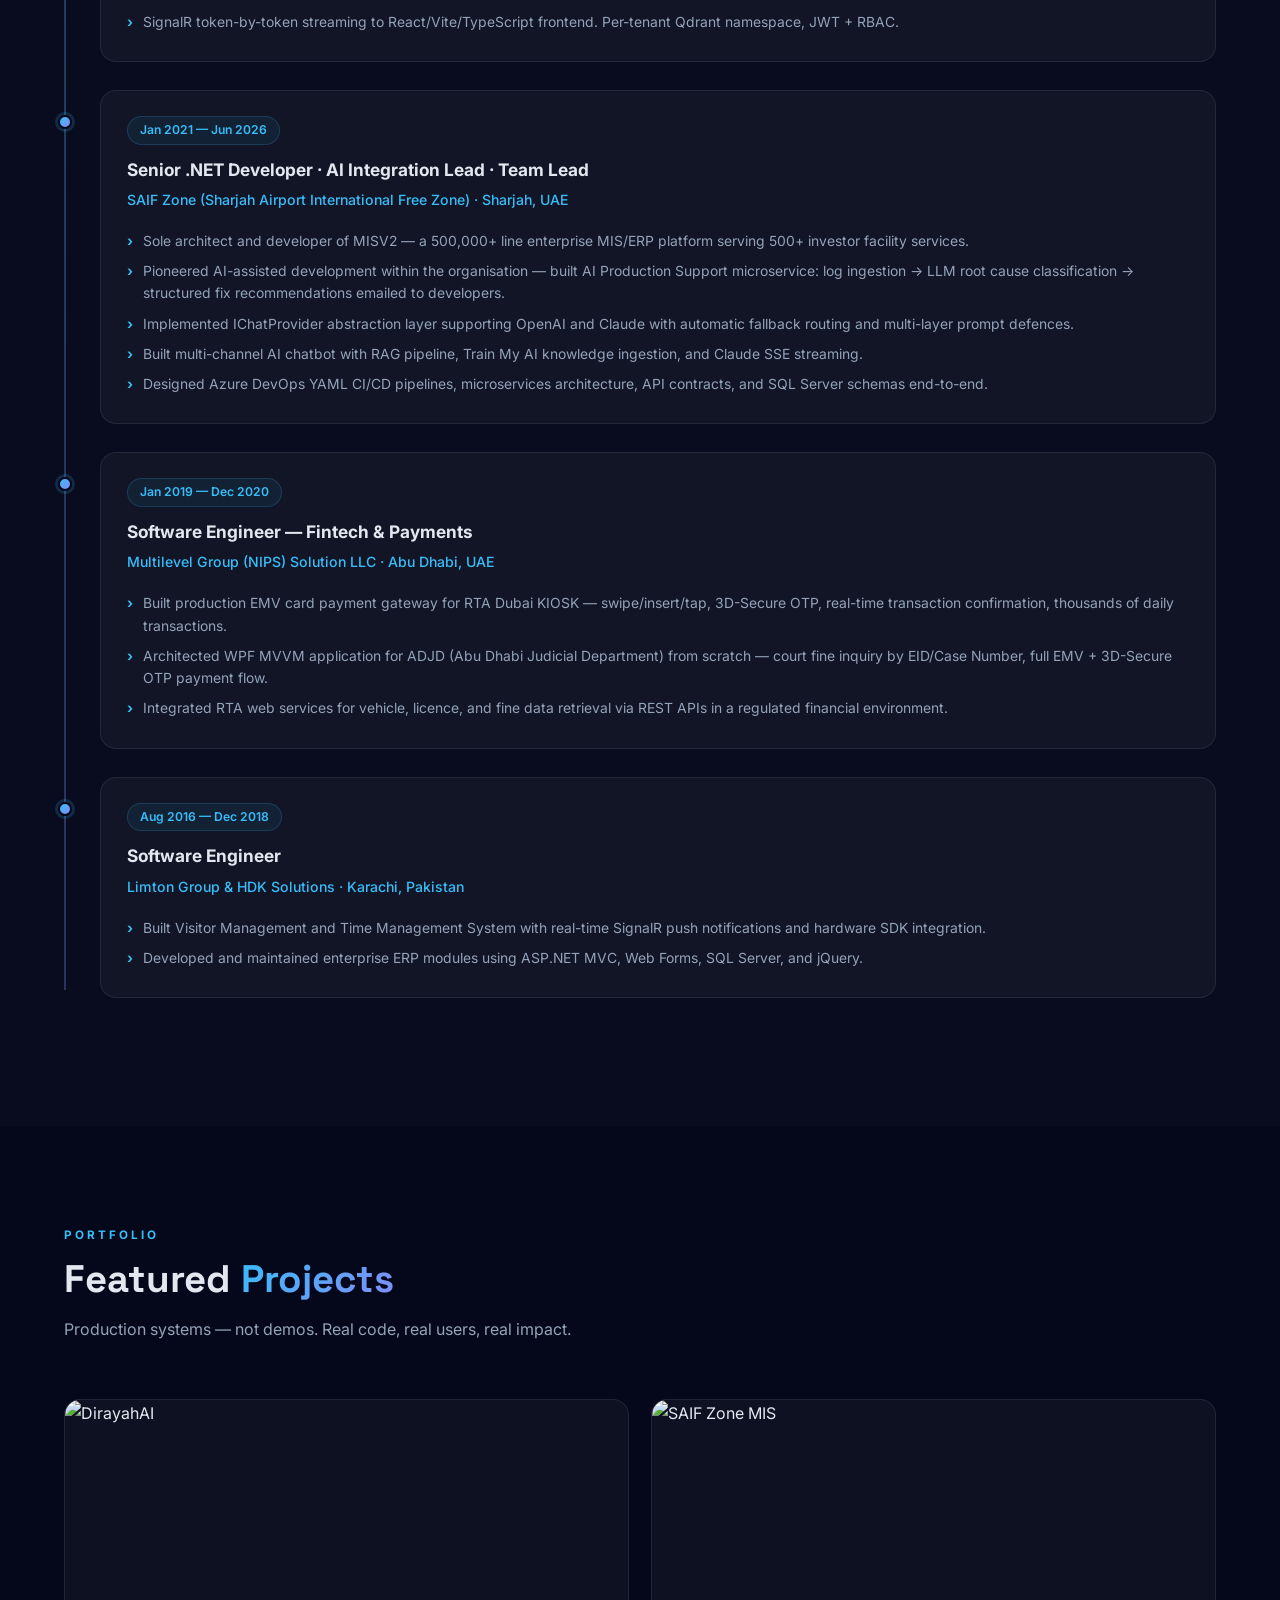
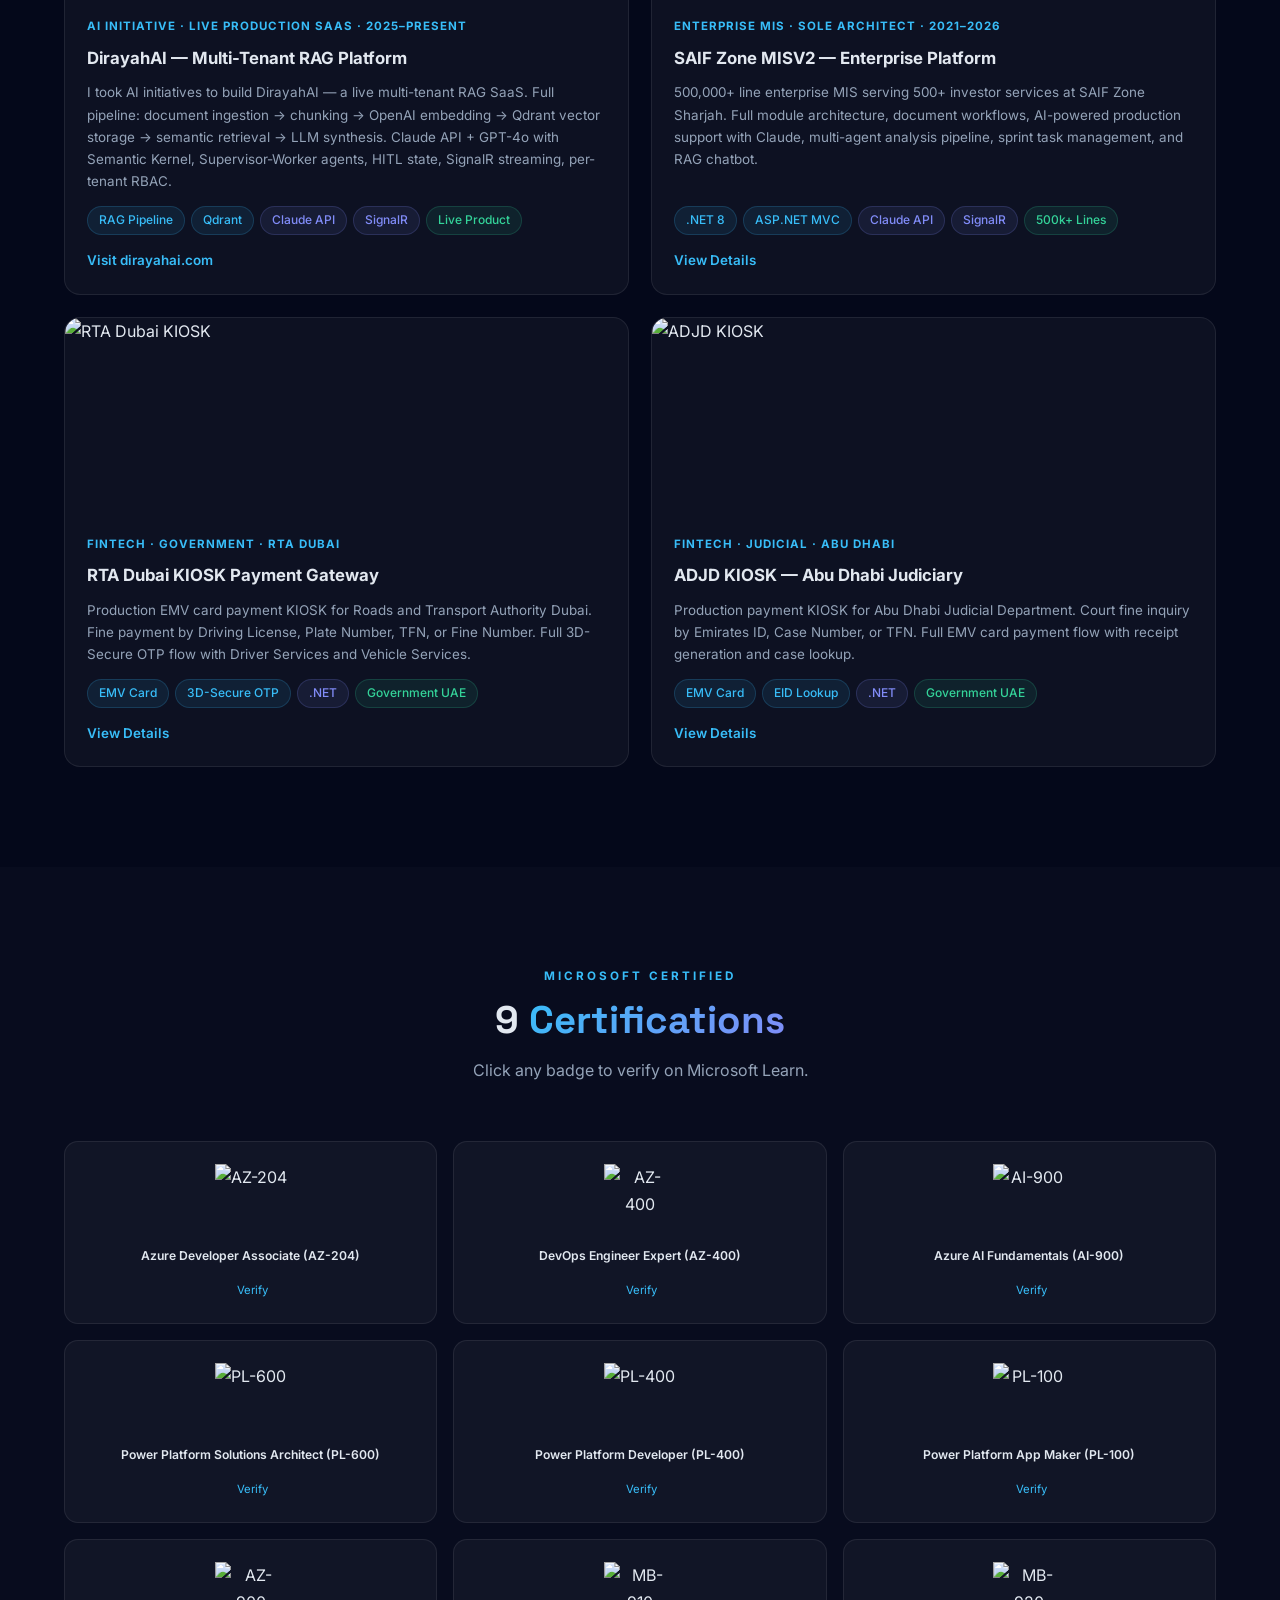
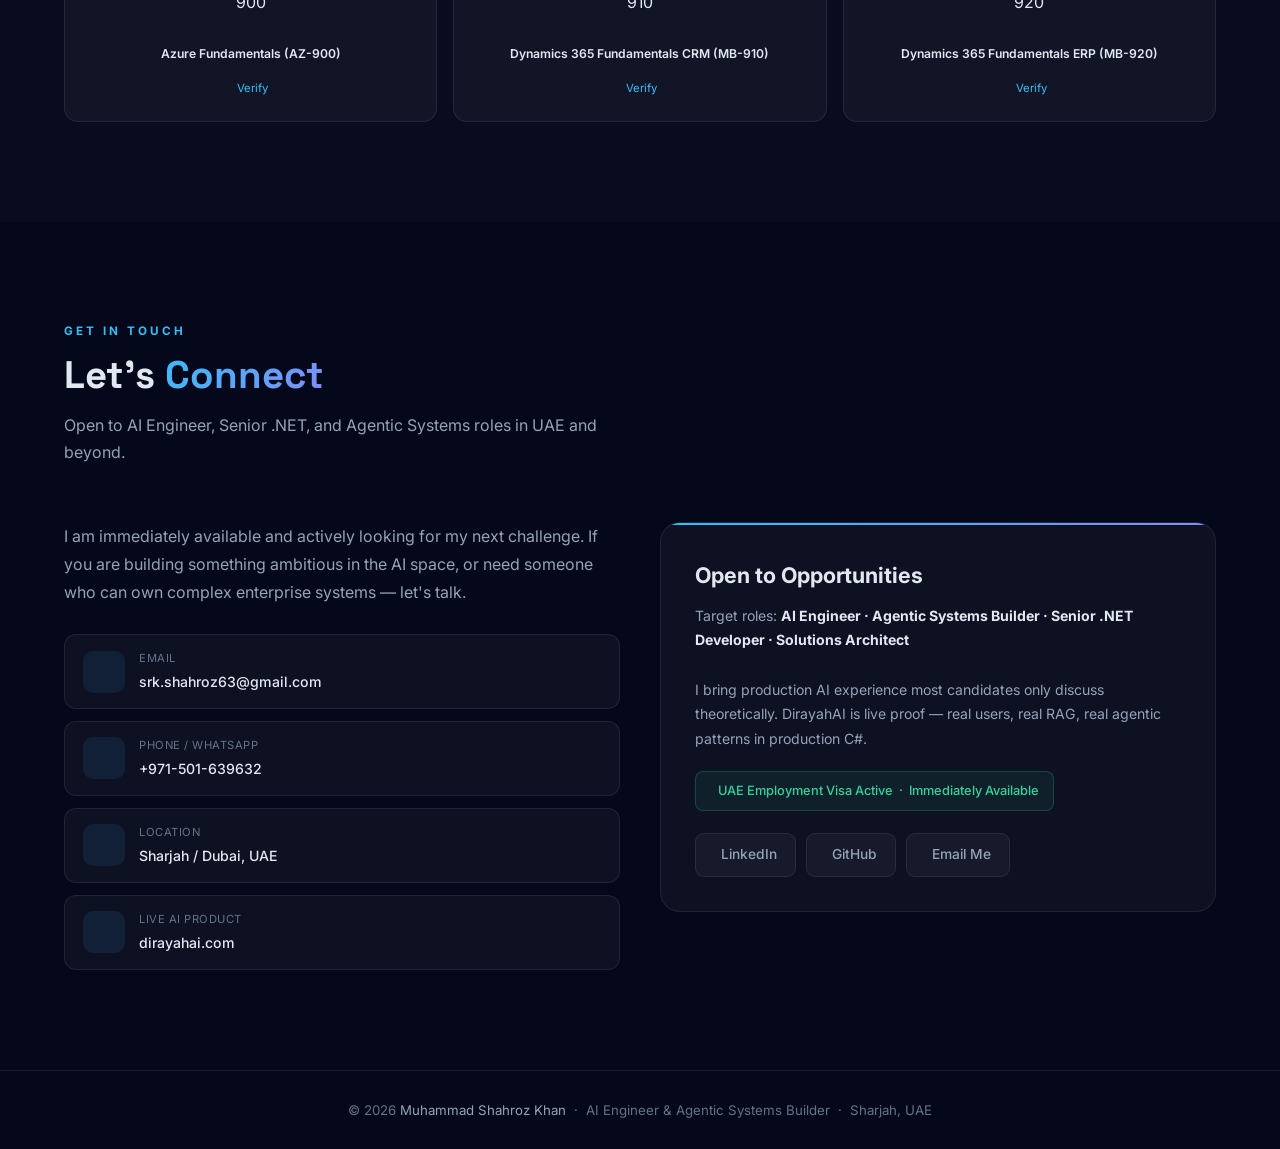
==== commit 9822d4ac: "Fix mobile menu on project pages, add DirayahAI and MIS thumbnails" ====
--- a/index.html
+++ b/index.html
@@ -4,8 +4,19 @@
   <meta charset="utf-8">
   <meta name="viewport" content="width=device-width, initial-scale=1.0">
   <title>Muhammad Shahroz Khan — AI Engineer &amp; Agentic Systems Builder</title>
-  <meta name="description" content="Muhammad Shahroz Khan — AI Engineer, Agentic Systems Builder, Senior .NET Developer. 9 years enterprise .NET. Founder of DirayahAI. UAE Employment Visa Active.">
+  <meta name="description" content="Muhammad Shahroz Khan — AI Engineer & Agentic Systems Builder. 9 years enterprise .NET. Built DirayahAI — live multi-tenant RAG SaaS. UAE Employment Visa Active.">
   <meta name="keywords" content="AI Engineer UAE, Agentic AI, RAG Pipeline, .NET Developer, Sharjah, DirayahAI, Semantic Kernel, Claude API">
+
+  <!-- Open Graph (WhatsApp / LinkedIn / Twitter preview) -->
+  <meta property="og:type" content="website">
+  <meta property="og:url" content="https://shahrozkhan63.github.io/MShahrozkhan/">
+  <meta property="og:title" content="Muhammad Shahroz Khan — AI Engineer & Agentic Systems Builder">
+  <meta property="og:description" content="9 years enterprise .NET. Built DirayahAI — live multi-tenant RAG SaaS. UAE Employment Visa Active.">
+  <meta property="og:image" content="https://shahrozkhan63.github.io/MShahrozkhan/assets/img/Shahroz.jpg">
+  <meta property="og:image:width" content="400">
+  <meta property="og:image:height" content="400">
+  <meta name="twitter:card" content="summary_large_image">
+  <meta name="twitter:image" content="https://shahrozkhan63.github.io/MShahrozkhan/assets/img/Shahroz.jpg">
 
   <link href="assets/img/favicon3.png" rel="icon">
   <link href="assets/img/apple-touch-icon.png" rel="apple-touch-icon">
@@ -451,7 +462,7 @@
       <div class="projects-grid" data-aos="fade-up" data-aos-delay="80">
 
         <div class="project-card">
-          <div class="project-img-placeholder">🤖</div>
+          <img src="https://dirayahai.com/og-image.png" alt="DirayahAI" class="project-img">
           <div class="project-body">
             <div class="project-category">AI Initiative · Live Production SaaS · 2025–Present</div>
             <div class="project-title">DirayahAI — Multi-Tenant RAG Platform</div>
@@ -468,7 +479,7 @@
         </div>
 
         <div class="project-card">
-          <div class="project-img-placeholder">🏢</div>
+          <img src="assets/img/portfolio/saifzone/mis-dashboard.PNG" alt="SAIF Zone MIS" class="project-img">
           <div class="project-body">
             <div class="project-category">Enterprise MIS · Sole Architect · 2021–2026</div>
             <div class="project-title">SAIF Zone MISV2 — Enterprise Platform</div>
--- a/assets/css/style.css
+++ b/assets/css/style.css
@@ -750,3 +750,150 @@
 }
 .back-to-top.active { opacity: 1; transform: translateY(0); }
 .back-to-top:hover { opacity: 0.85; color: #fff; }
+
+/* ============ PROJECT DETAIL PAGES ============ */
+.proj-hero {
+  padding: 130px 0 56px;
+  border-bottom: 1px solid var(--border);
+}
+.proj-back {
+  display: inline-flex; align-items: center; gap: 8px;
+  color: var(--text-muted); font-size: 0.87rem; font-weight: 500;
+  margin-bottom: 28px; transition: color 0.2s;
+}
+.proj-back:hover { color: var(--blue); }
+.proj-hero-label { margin-bottom: 10px; }
+.proj-hero-title {
+  font-size: clamp(2rem, 4vw, 2.8rem);
+  color: var(--text); margin: 8px 0 12px;
+}
+.proj-hero-sub { color: var(--text-muted); font-size: 0.97rem; max-width: 640px; line-height: 1.75; }
+.proj-hero-meta { display: flex; gap: 20px; margin-top: 20px; flex-wrap: wrap; }
+.proj-meta-item { font-size: 0.82rem; color: var(--text-dim); display: flex; align-items: center; gap: 6px; }
+.proj-meta-item i { color: var(--blue); }
+
+.proj-body { padding: 56px 0 80px; }
+
+.proj-section { margin-bottom: 36px; }
+.proj-section-label {
+  font-size: 0.70rem; font-weight: 700; letter-spacing: 2.5px;
+  text-transform: uppercase; color: var(--blue);
+  margin-bottom: 16px; display: flex; align-items: center; gap: 8px;
+}
+.proj-section-label i { font-size: 0.95rem; }
+
+.proj-card {
+  background: var(--card);
+  border: 1px solid var(--border);
+  border-radius: 14px;
+  padding: 28px 32px;
+}
+.proj-card:hover { background: var(--card-hover); }
+
+.proj-two-col {
+  display: grid;
+  grid-template-columns: 1fr 1fr;
+  gap: 24px;
+  margin-bottom: 36px;
+}
+@media (max-width: 760px) { .proj-two-col { grid-template-columns: 1fr; } }
+
+.proj-desc { font-size: 0.9rem; color: var(--text-muted); line-height: 1.8; }
+.proj-desc p { margin-bottom: 12px; }
+.proj-desc p:last-child { margin-bottom: 0; }
+.proj-desc strong { color: var(--text); }
+
+.proj-bullets {
+  list-style: none; padding: 0; margin: 0;
+  display: flex; flex-direction: column; gap: 9px;
+}
+.proj-bullets li {
+  font-size: 0.88rem; color: var(--text-muted);
+  padding-left: 18px; position: relative; line-height: 1.7;
+}
+.proj-bullets li::before {
+  content: '›'; position: absolute; left: 0;
+  color: var(--blue); font-weight: 700; font-size: 1.1rem; top: -1px;
+}
+
+.proj-tech-grid { display: flex; flex-wrap: wrap; gap: 8px; }
+.proj-tech-pill {
+  padding: 5px 14px;
+  background: rgba(129,140,248,0.08);
+  border: 1px solid rgba(129,140,248,0.18);
+  border-radius: 100px;
+  font-size: 0.78rem; font-weight: 500; color: var(--purple);
+  transition: all 0.2s;
+}
+.proj-tech-pill:hover { background: rgba(129,140,248,0.16); }
+
+/* Gallery */
+.proj-gallery-grid {
+  display: grid;
+  grid-template-columns: repeat(3, 1fr);
+  gap: 12px;
+}
+@media (max-width: 900px) { .proj-gallery-grid { grid-template-columns: repeat(2, 1fr); } }
+@media (max-width: 540px) { .proj-gallery-grid { grid-template-columns: 1fr; } }
+
+.proj-gallery-item {
+  border-radius: 10px; overflow: hidden;
+  cursor: pointer; border: 1px solid var(--border);
+  position: relative;
+  transition: transform 0.22s, border-color 0.22s;
+  aspect-ratio: 16/10;
+}
+.proj-gallery-item:hover { transform: translateY(-3px); border-color: var(--blue); }
+.proj-gallery-item img { width: 100%; height: 100%; object-fit: cover; display: block; }
+.proj-gallery-overlay {
+  position: absolute; inset: 0;
+  background: rgba(56,189,248,0.08);
+  display: flex; align-items: center; justify-content: center;
+  opacity: 0; transition: opacity 0.2s;
+}
+.proj-gallery-item:hover .proj-gallery-overlay { opacity: 1; }
+.proj-gallery-overlay i { font-size: 1.6rem; color: var(--blue); }
+
+/* Lightbox */
+.img-lightbox {
+  display: none; position: fixed; inset: 0;
+  background: rgba(4,8,26,0.95);
+  z-index: 99999; align-items: center; justify-content: center;
+  padding: 20px; backdrop-filter: blur(8px);
+}
+.img-lightbox.open { display: flex; }
+.img-lightbox img {
+  max-width: 90vw; max-height: 88vh;
+  border-radius: 10px; box-shadow: 0 20px 80px rgba(0,0,0,0.7);
+  object-fit: contain;
+}
+.lightbox-close {
+  position: absolute; top: 20px; right: 24px;
+  width: 42px; height: 42px;
+  background: var(--card); border: 1px solid var(--border);
+  border-radius: 50%; color: var(--text); font-size: 1.2rem;
+  cursor: pointer; display: flex; align-items: center; justify-content: center;
+  transition: all 0.2s;
+}
+.lightbox-close:hover { border-color: var(--blue); color: var(--blue); }
+.lightbox-nav {
+  position: absolute; top: 50%; transform: translateY(-50%);
+  width: 46px; height: 46px;
+  background: var(--card); border: 1px solid var(--border);
+  border-radius: 50%; color: var(--text); font-size: 1.2rem;
+  cursor: pointer; display: flex; align-items: center; justify-content: center;
+  transition: all 0.2s;
+}
+.lightbox-nav:hover { border-color: var(--blue); color: var(--blue); }
+.lightbox-prev { left: 20px; }
+.lightbox-next { right: 70px; }
+.lightbox-counter {
+  position: absolute; bottom: 20px; left: 50%; transform: translateX(-50%);
+  font-size: 0.8rem; color: var(--text-muted);
+  background: var(--card); border: 1px solid var(--border);
+  padding: 4px 14px; border-radius: 100px;
+}
+
+.proj-modules-grid { display: grid; grid-template-columns: repeat(3,1fr); gap: 16px; }
+@media (max-width: 900px) { .proj-modules-grid { grid-template-columns: repeat(2,1fr); } }
+@media (max-width: 560px) { .proj-modules-grid { grid-template-columns: 1fr; } }
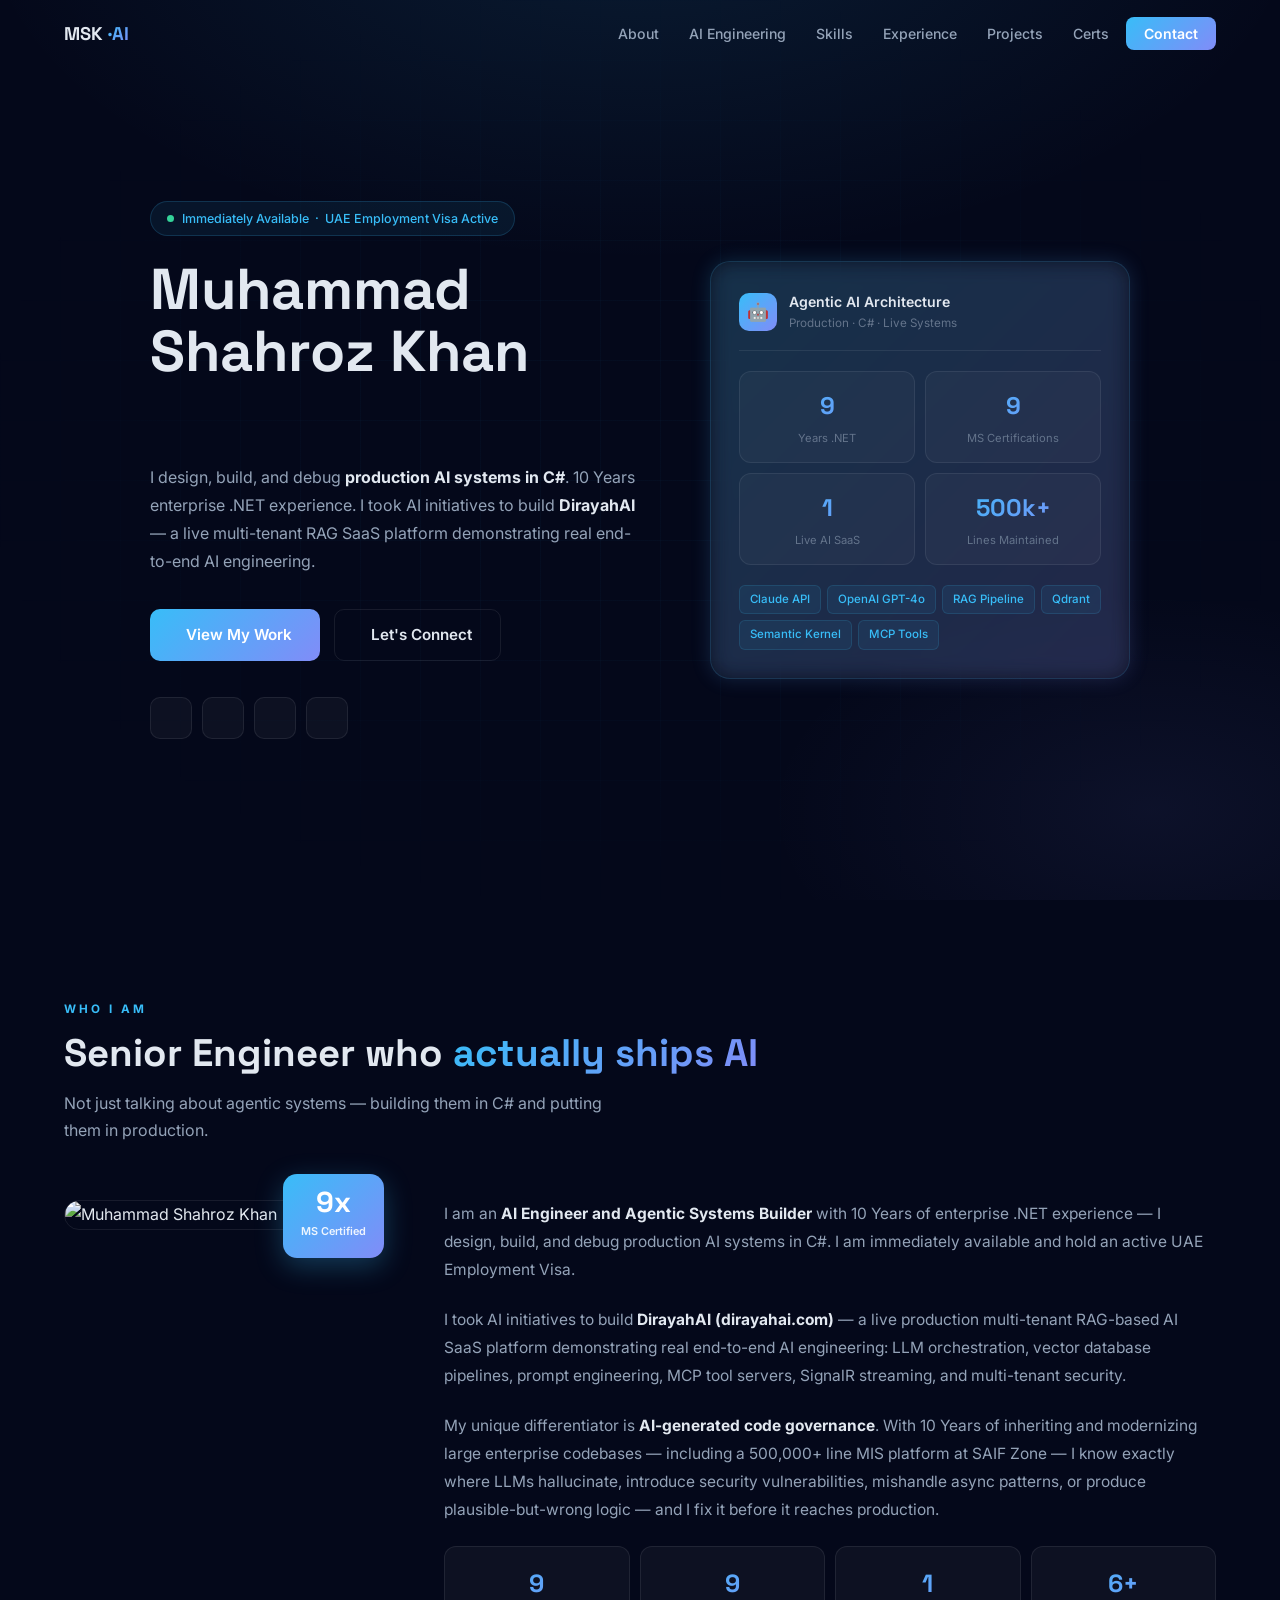
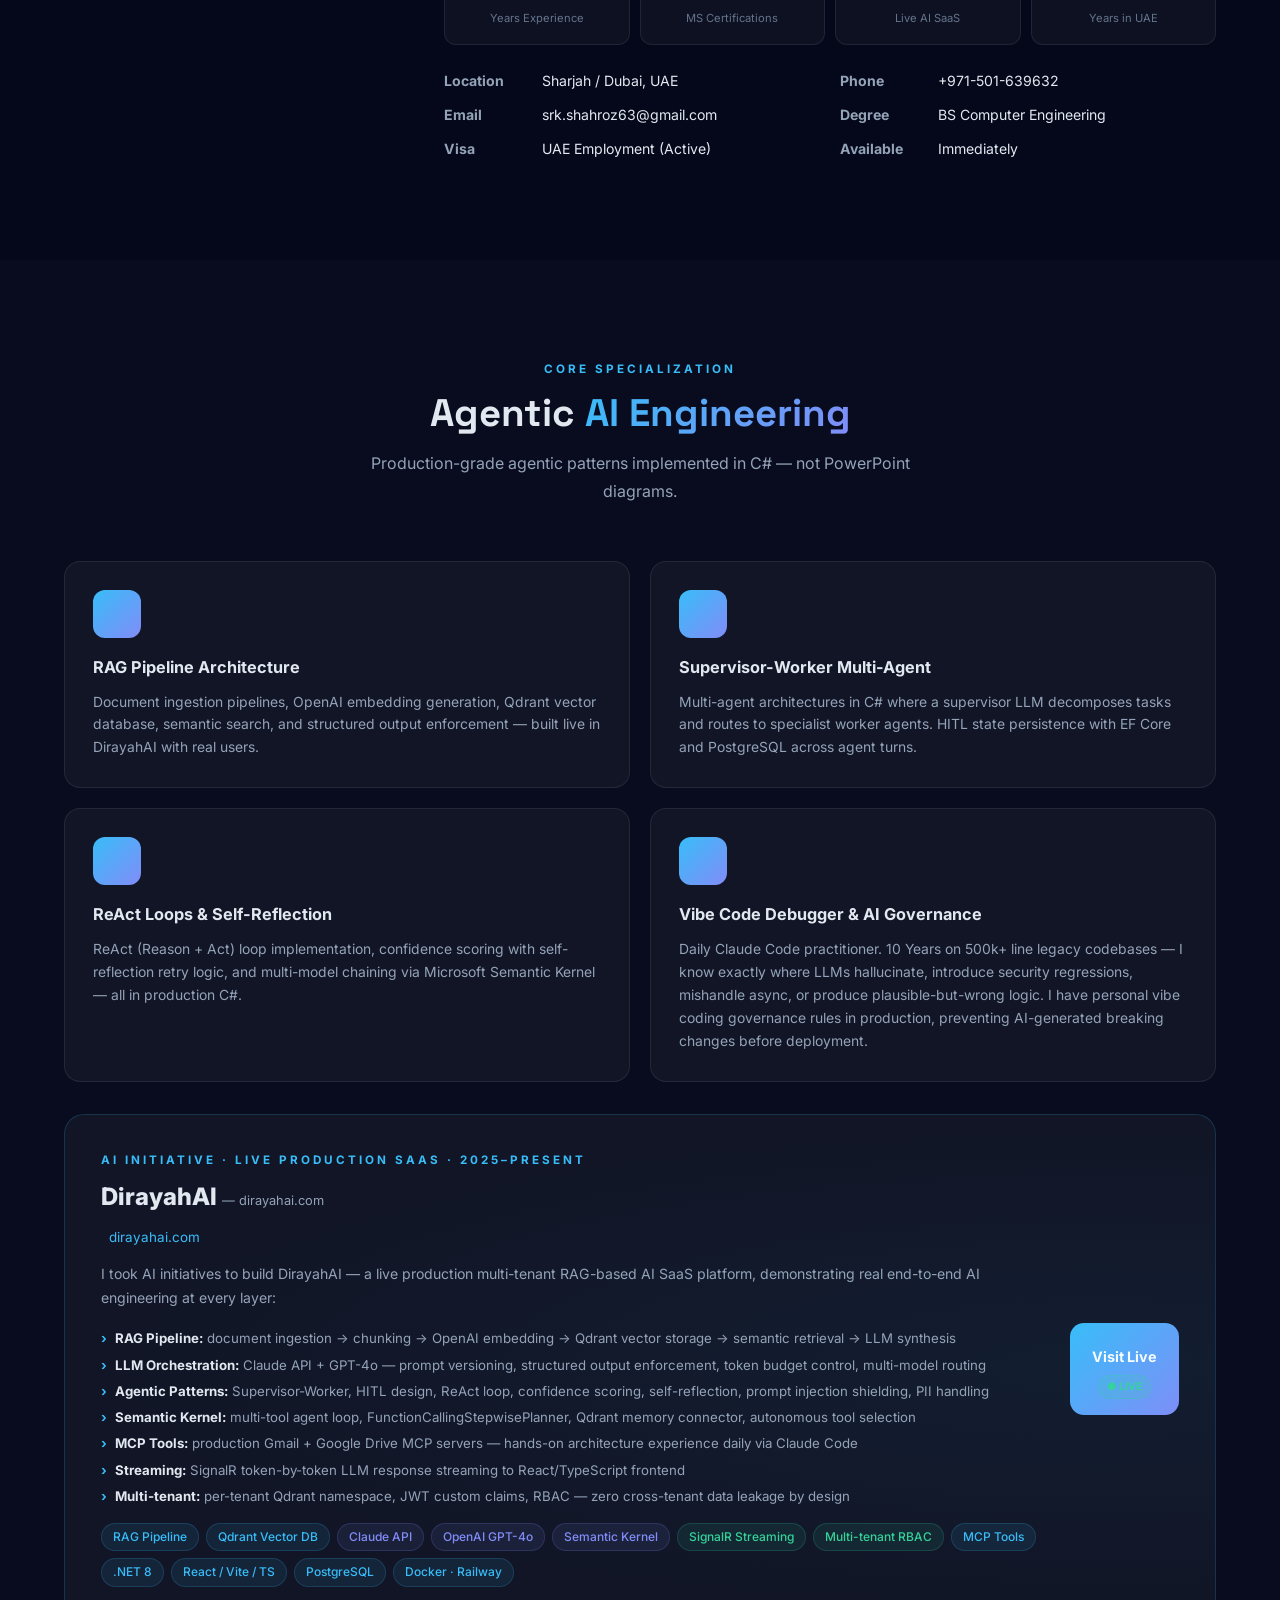
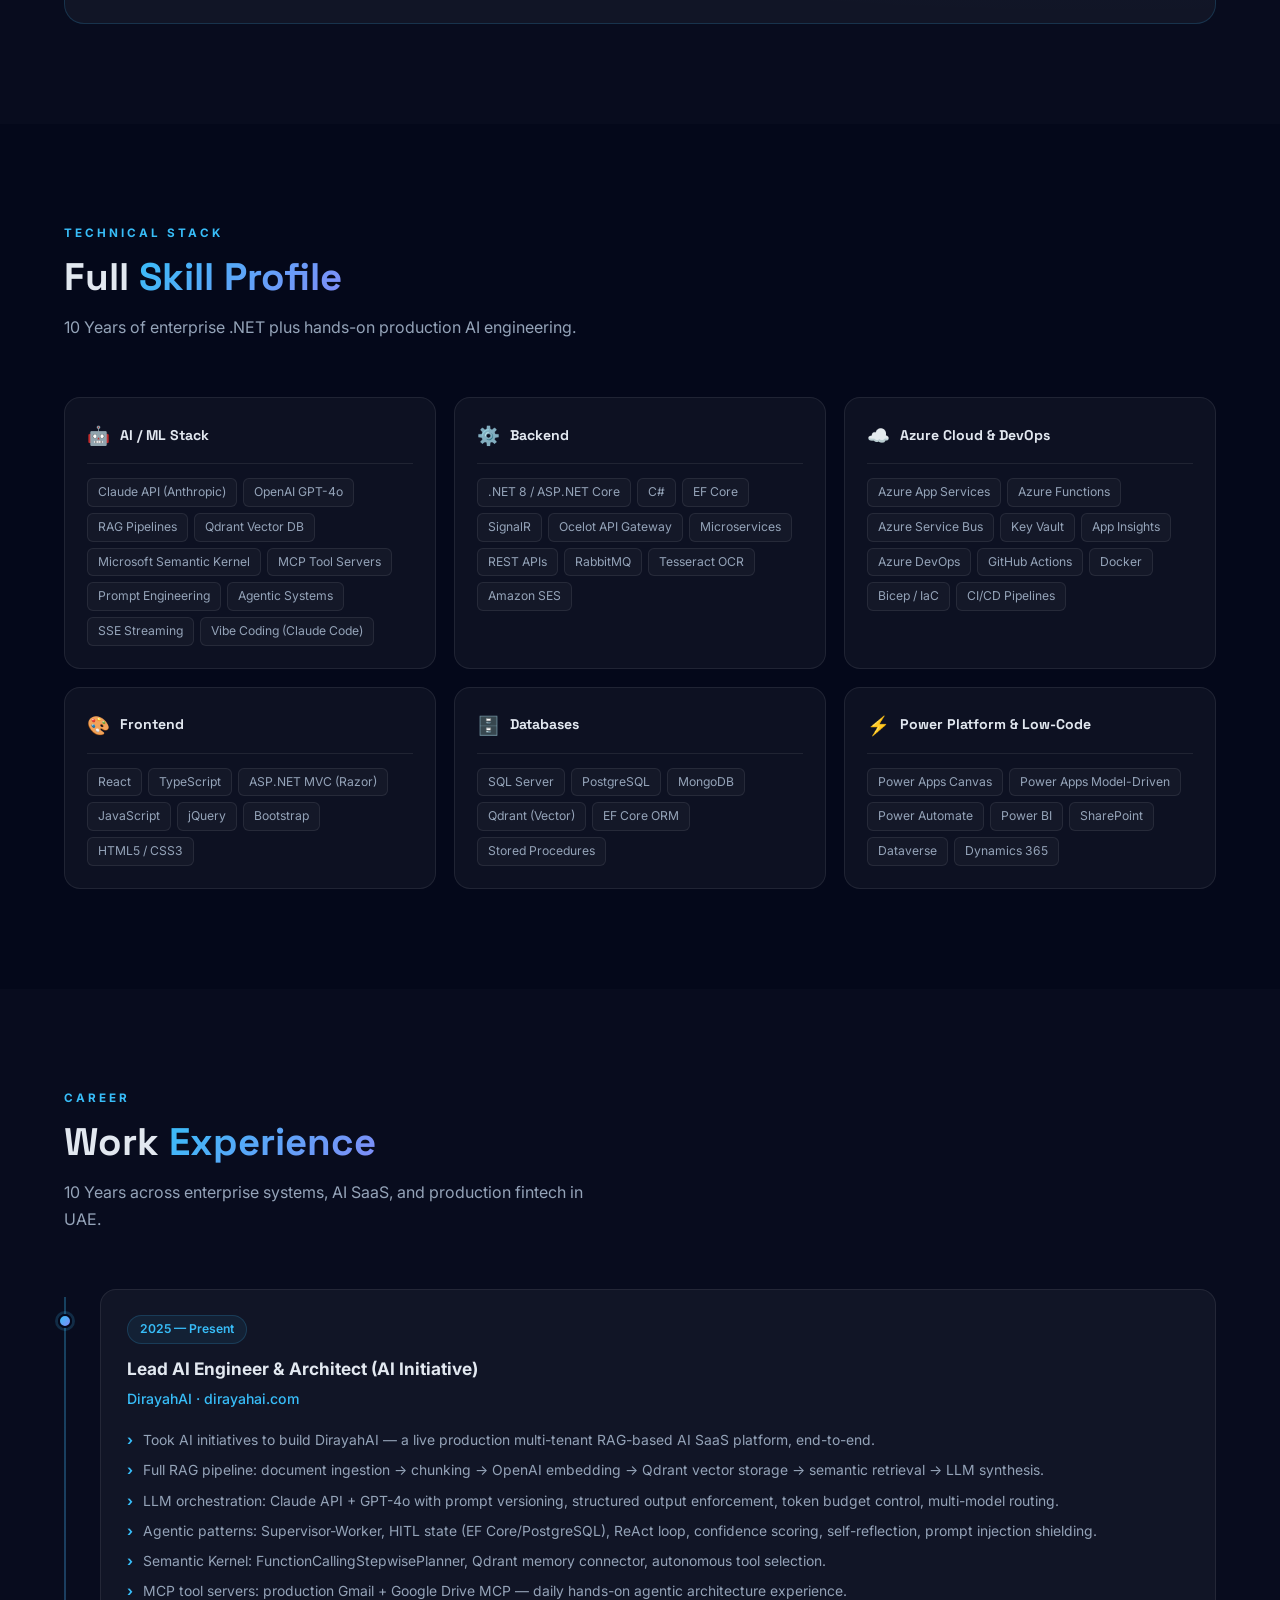
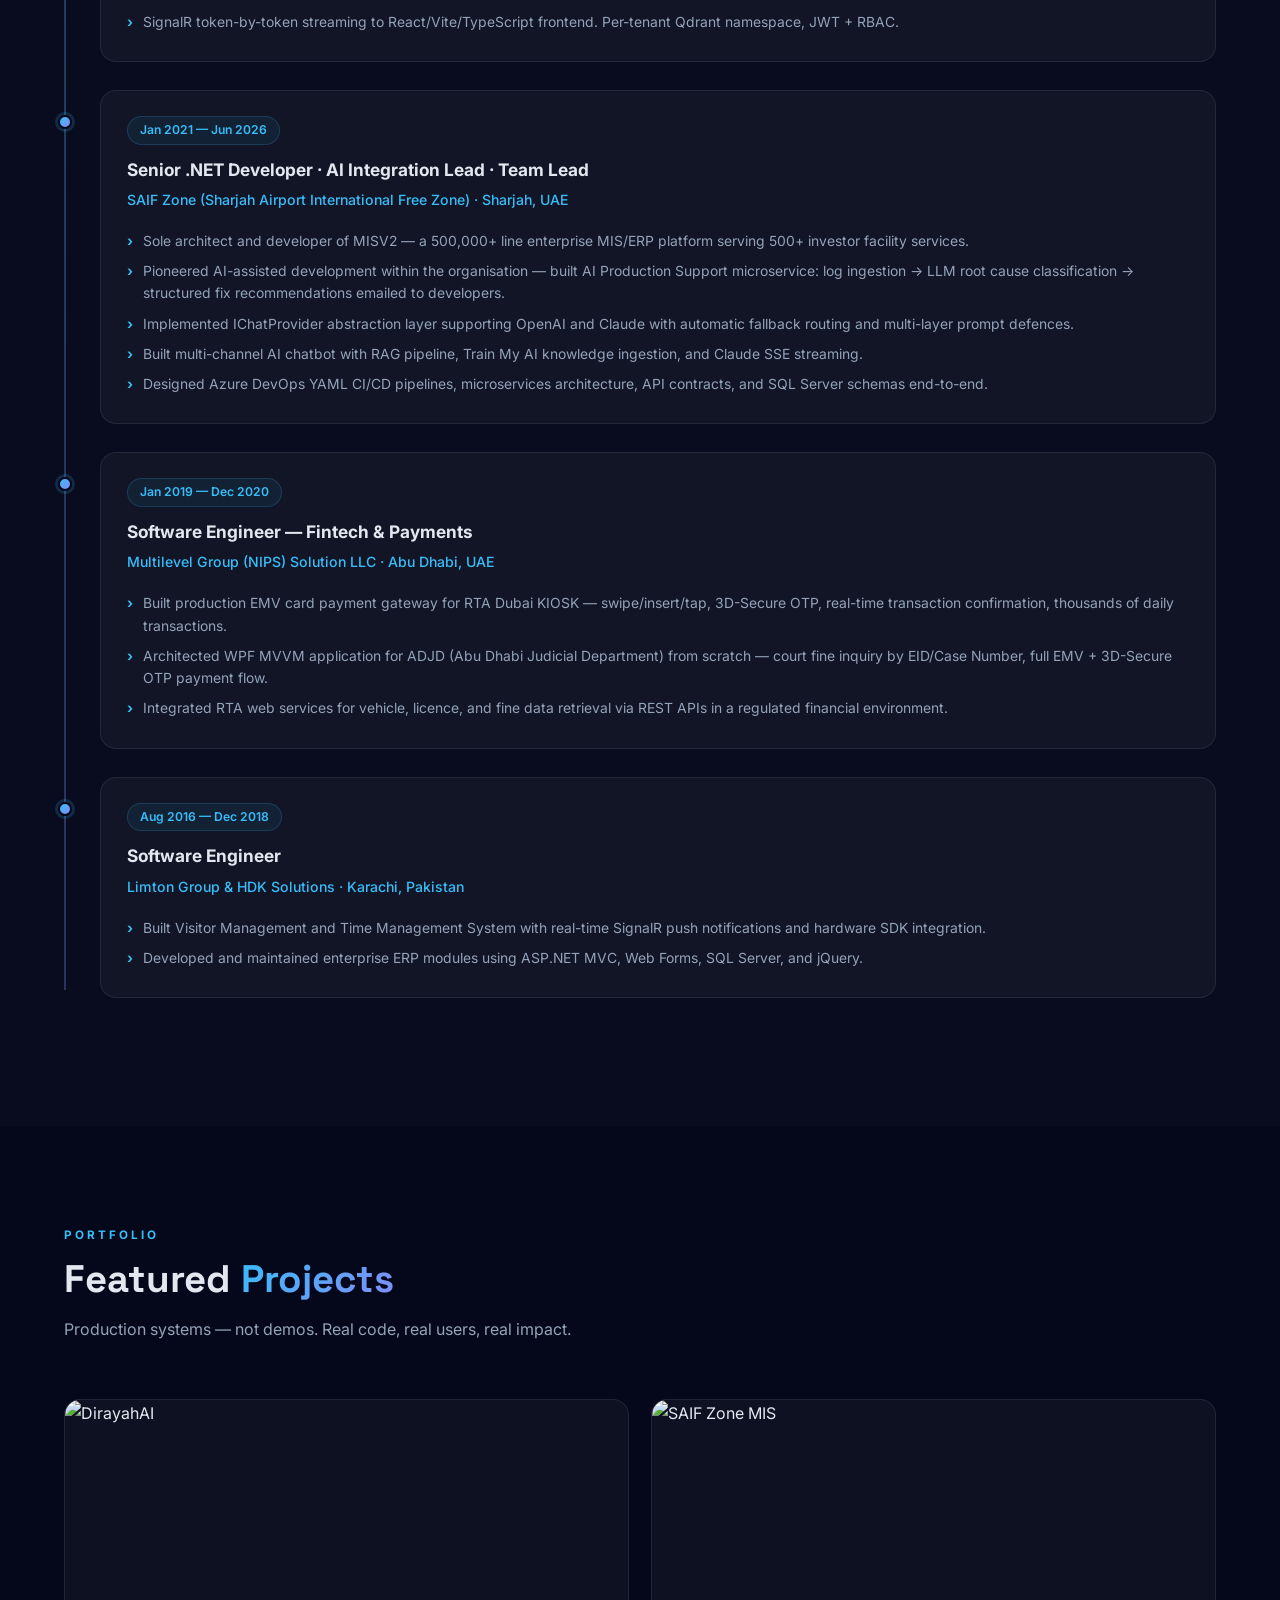
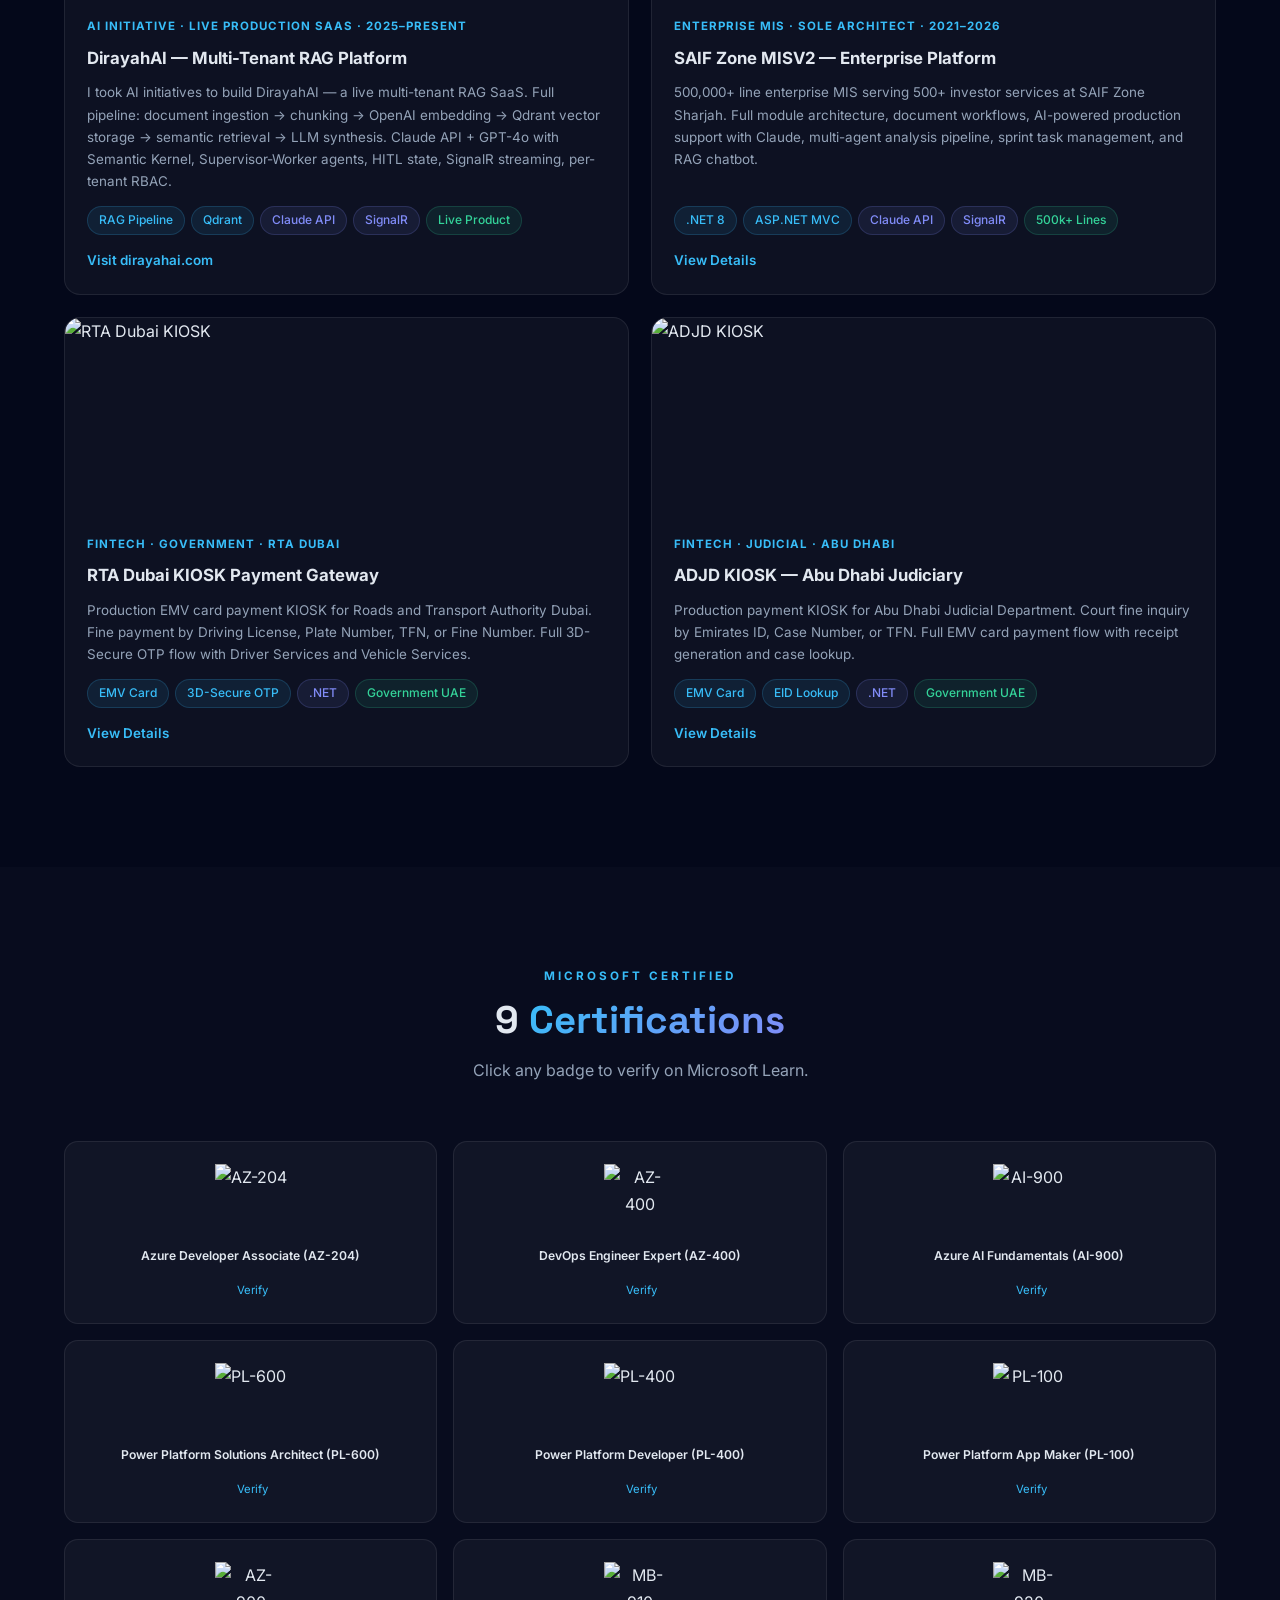
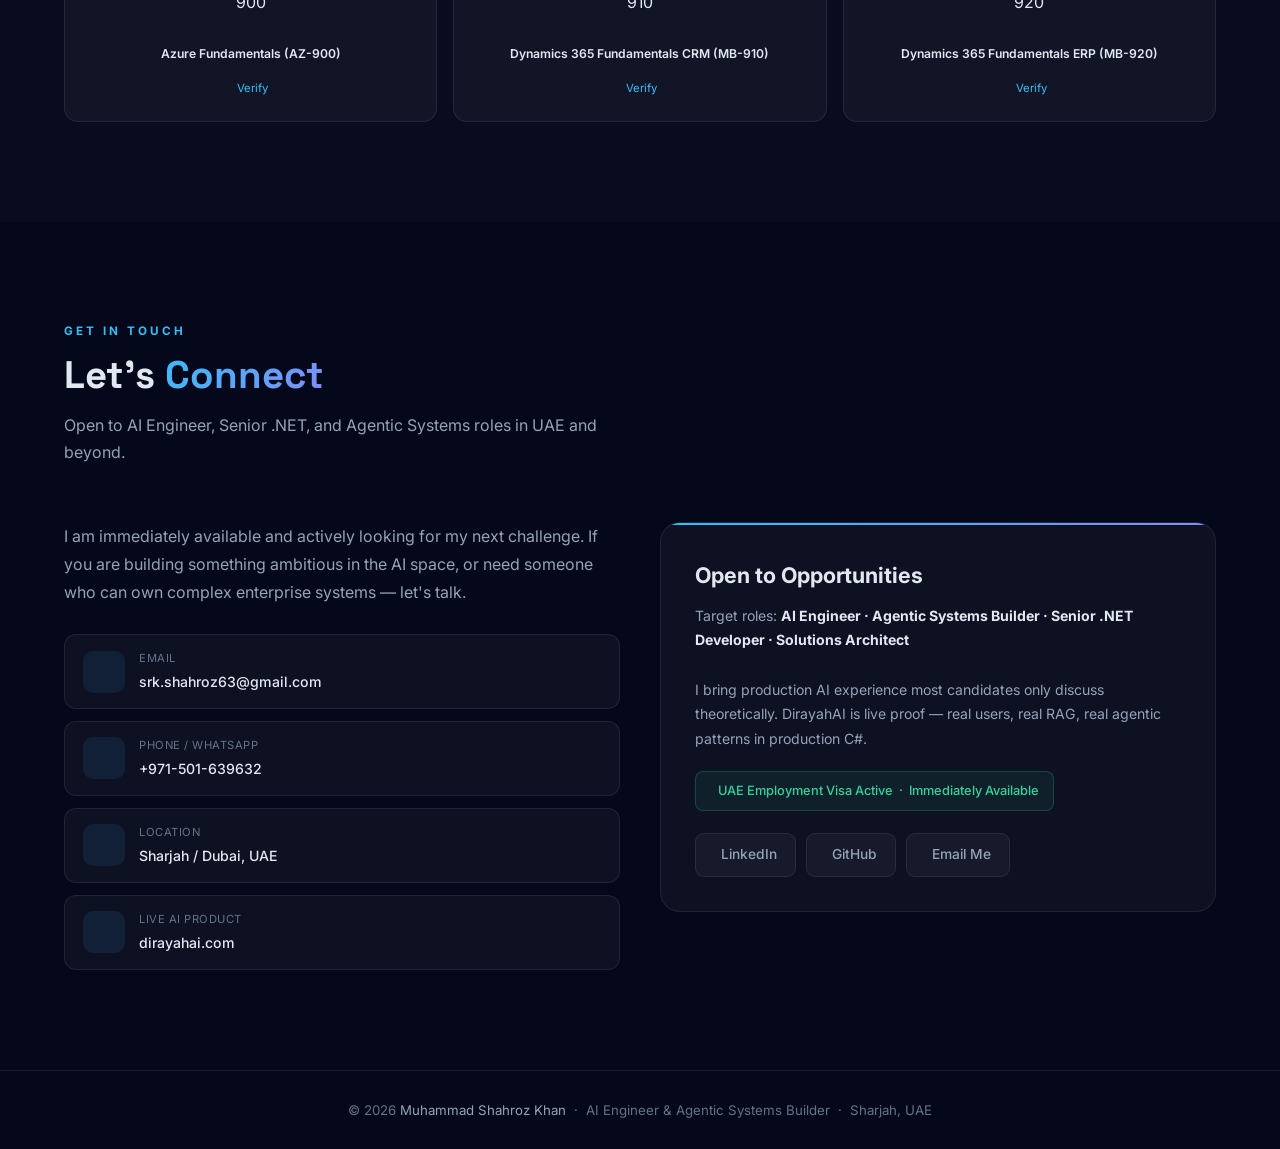
==== commit ae6e0421: "change 9 to 10 years experience" ====
--- a/index.html
+++ b/index.html
@@ -4,14 +4,14 @@
   <meta charset="utf-8">
   <meta name="viewport" content="width=device-width, initial-scale=1.0">
   <title>Muhammad Shahroz Khan — AI Engineer &amp; Agentic Systems Builder</title>
-  <meta name="description" content="Muhammad Shahroz Khan — AI Engineer & Agentic Systems Builder. 9 years enterprise .NET. Built DirayahAI — live multi-tenant RAG SaaS. UAE Employment Visa Active.">
+  <meta name="description" content="Muhammad Shahroz Khan — AI Engineer & Agentic Systems Builder. 10 Years enterprise .NET. Built DirayahAI — live multi-tenant RAG SaaS. UAE Employment Visa Active.">
   <meta name="keywords" content="AI Engineer UAE, Agentic AI, RAG Pipeline, .NET Developer, Sharjah, DirayahAI, Semantic Kernel, Claude API">
 
   <!-- Open Graph (WhatsApp / LinkedIn / Twitter preview) -->
   <meta property="og:type" content="website">
   <meta property="og:url" content="https://shahrozkhan63.github.io/MShahrozkhan/">
   <meta property="og:title" content="Muhammad Shahroz Khan — AI Engineer & Agentic Systems Builder">
-  <meta property="og:description" content="9 years enterprise .NET. Built DirayahAI — live multi-tenant RAG SaaS. UAE Employment Visa Active.">
+  <meta property="og:description" content="10 Years enterprise .NET. Built DirayahAI — live multi-tenant RAG SaaS. UAE Employment Visa Active.">
   <meta property="og:image" content="https://shahrozkhan63.github.io/MShahrozkhan/assets/img/Shahroz.jpg">
   <meta property="og:image:width" content="400">
   <meta property="og:image:height" content="400">
@@ -80,7 +80,7 @@
         <div class="hero-role"><span id="typed-text"></span></div>
         <p class="hero-desc">
           I design, build, and debug <strong>production AI systems in C#</strong>.
-          9 years enterprise .NET experience. I took AI initiatives to build <strong>DirayahAI</strong> —
+          10 Years enterprise .NET experience. I took AI initiatives to build <strong>DirayahAI</strong> —
           a live multi-tenant RAG SaaS platform demonstrating real end-to-end AI engineering.
         </p>
         <div class="hero-actions">
@@ -160,13 +160,13 @@
         </div>
         <div data-aos="fade-left">
           <p class="about-bio">
-            I am an <strong>AI Engineer and Agentic Systems Builder</strong> with 9 years of enterprise .NET experience — I design, build, and debug production AI systems in C#. I am immediately available and hold an active UAE Employment Visa.
+            I am an <strong>AI Engineer and Agentic Systems Builder</strong> with 10 Years of enterprise .NET experience — I design, build, and debug production AI systems in C#. I am immediately available and hold an active UAE Employment Visa.
           </p>
           <p class="about-bio">
             I took AI initiatives to build <strong>DirayahAI (dirayahai.com)</strong> — a live production multi-tenant RAG-based AI SaaS platform demonstrating real end-to-end AI engineering: LLM orchestration, vector database pipelines, prompt engineering, MCP tool servers, SignalR streaming, and multi-tenant security.
           </p>
           <p class="about-bio">
-            My unique differentiator is <strong>AI-generated code governance</strong>. With 9 years of inheriting and modernizing large enterprise codebases — including a 500,000+ line MIS platform at SAIF Zone — I know exactly where LLMs hallucinate, introduce security vulnerabilities, mishandle async patterns, or produce plausible-but-wrong logic — and I fix it before it reaches production.
+            My unique differentiator is <strong>AI-generated code governance</strong>. With 10 Years of inheriting and modernizing large enterprise codebases — including a 500,000+ line MIS platform at SAIF Zone — I know exactly where LLMs hallucinate, introduce security vulnerabilities, mishandle async patterns, or produce plausible-but-wrong logic — and I fix it before it reaches production.
           </p>
           <div class="about-stats">
             <div class="about-stat">
@@ -227,7 +227,7 @@
         <div class="ai-spec-card">
           <div class="ai-spec-icon"><i class="bi bi-shield-check"></i></div>
           <div class="ai-spec-title">Vibe Code Debugger &amp; AI Governance</div>
-          <div class="ai-spec-desc">Daily Claude Code practitioner. 9 years on 500k+ line legacy codebases — I know exactly where LLMs hallucinate, introduce security regressions, mishandle async, or produce plausible-but-wrong logic. I have personal vibe coding governance rules in production, preventing AI-generated breaking changes before deployment.</div>
+          <div class="ai-spec-desc">Daily Claude Code practitioner. 10 Years on 500k+ line legacy codebases — I know exactly where LLMs hallucinate, introduce security regressions, mishandle async, or produce plausible-but-wrong logic. I have personal vibe coding governance rules in production, preventing AI-generated breaking changes before deployment.</div>
         </div>
       </div>
 
@@ -276,7 +276,7 @@
       <div class="section-head" data-aos="fade-up">
         <span class="section-label">Technical Stack</span>
         <h2 class="section-title">Full <span>Skill Profile</span></h2>
-        <p class="section-subtitle">9 years of enterprise .NET plus hands-on production AI engineering.</p>
+        <p class="section-subtitle">10 Years of enterprise .NET plus hands-on production AI engineering.</p>
       </div>
       <div class="skills-grid" data-aos="fade-up" data-aos-delay="100">
 
@@ -394,7 +394,7 @@
       <div class="section-head" data-aos="fade-up">
         <span class="section-label">Career</span>
         <h2 class="section-title">Work <span>Experience</span></h2>
-        <p class="section-subtitle">9 years across enterprise systems, AI SaaS, and production fintech in UAE.</p>
+        <p class="section-subtitle">10 Years across enterprise systems, AI SaaS, and production fintech in UAE.</p>
       </div>
       <div class="timeline" data-aos="fade-up" data-aos-delay="80">
 
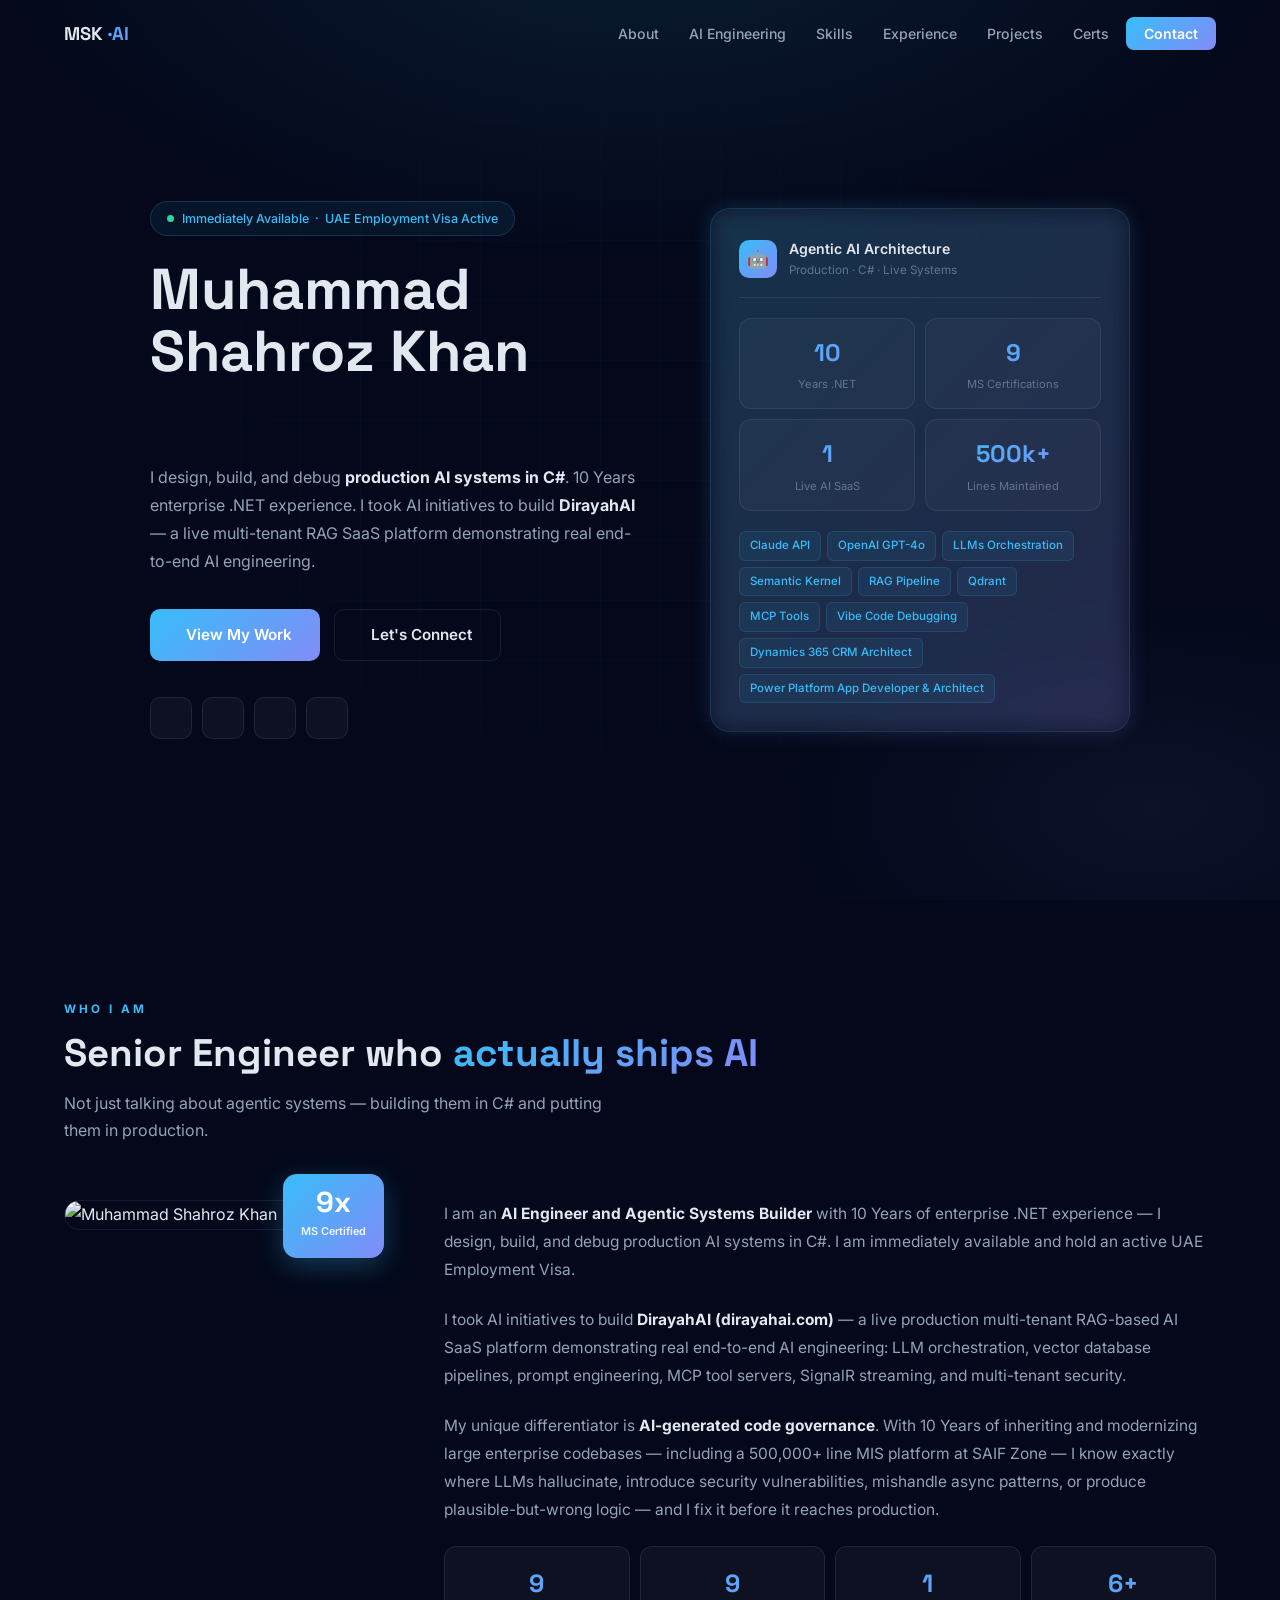
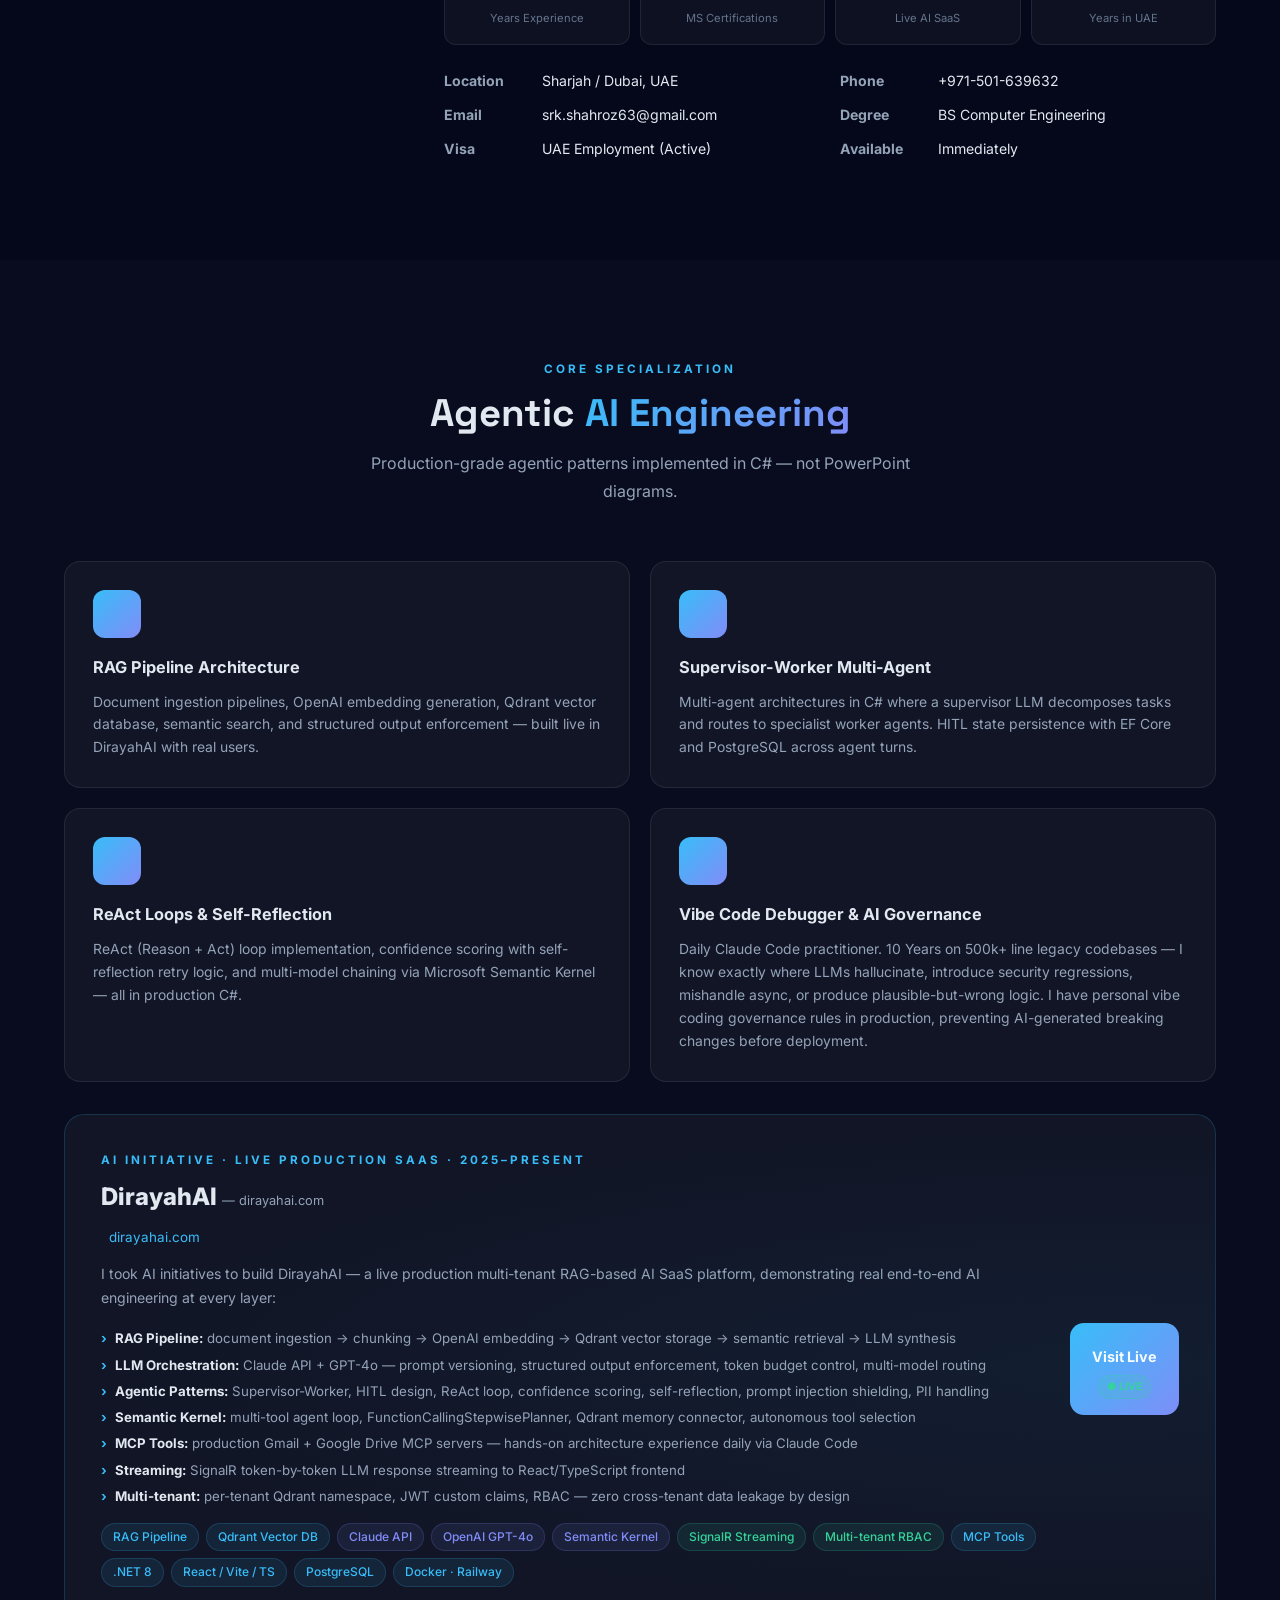
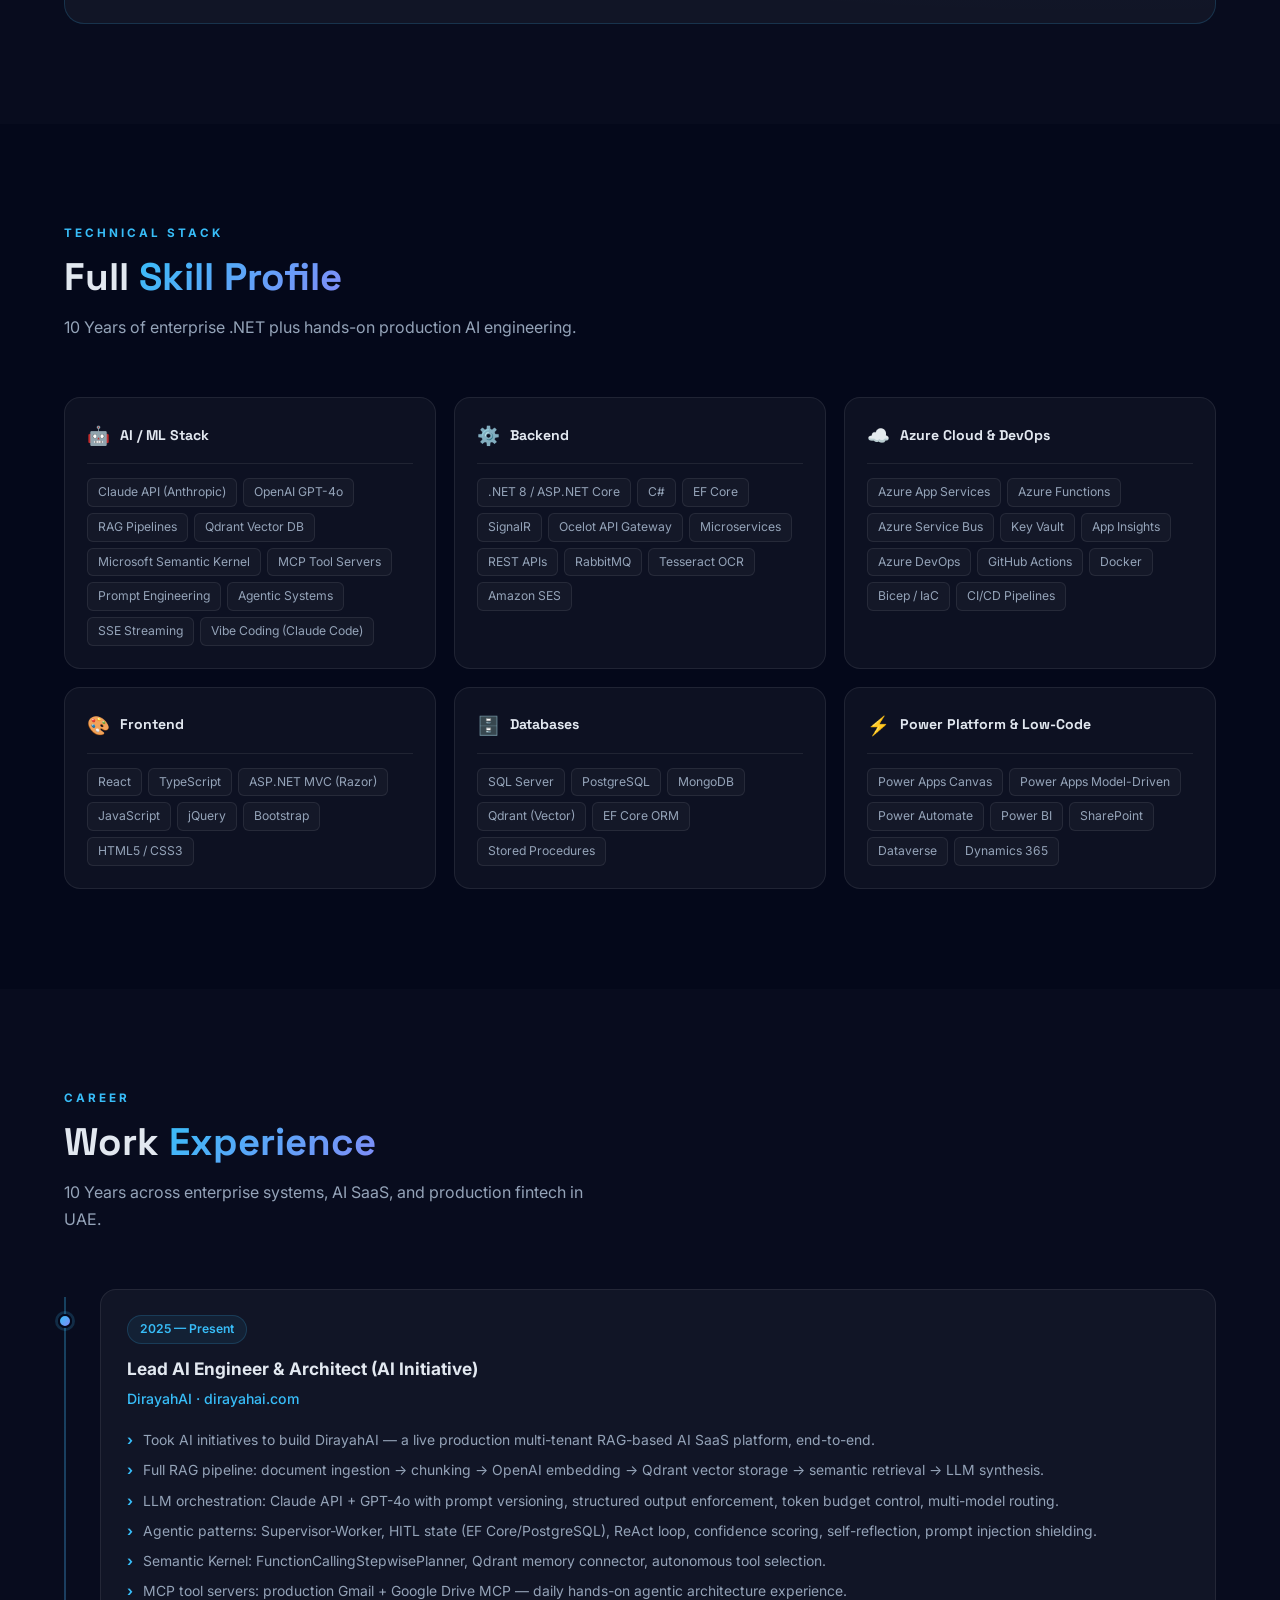
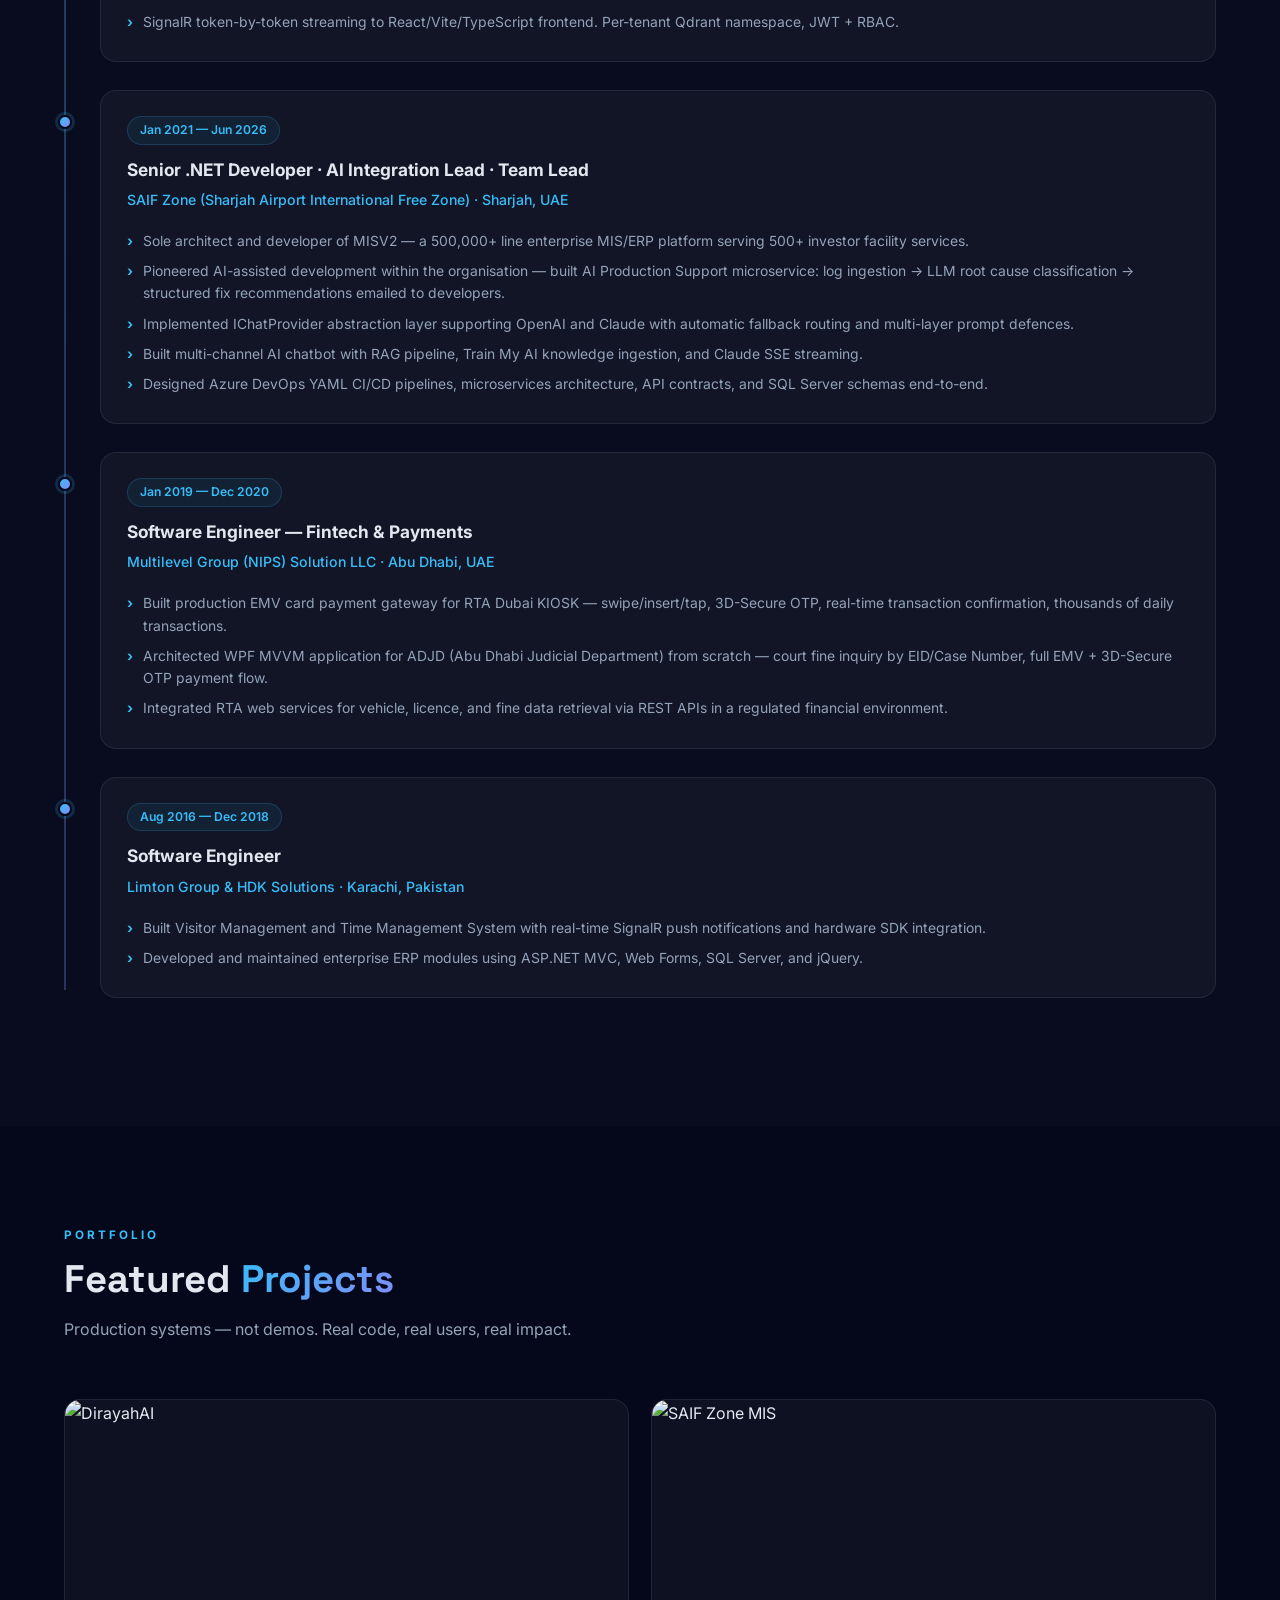
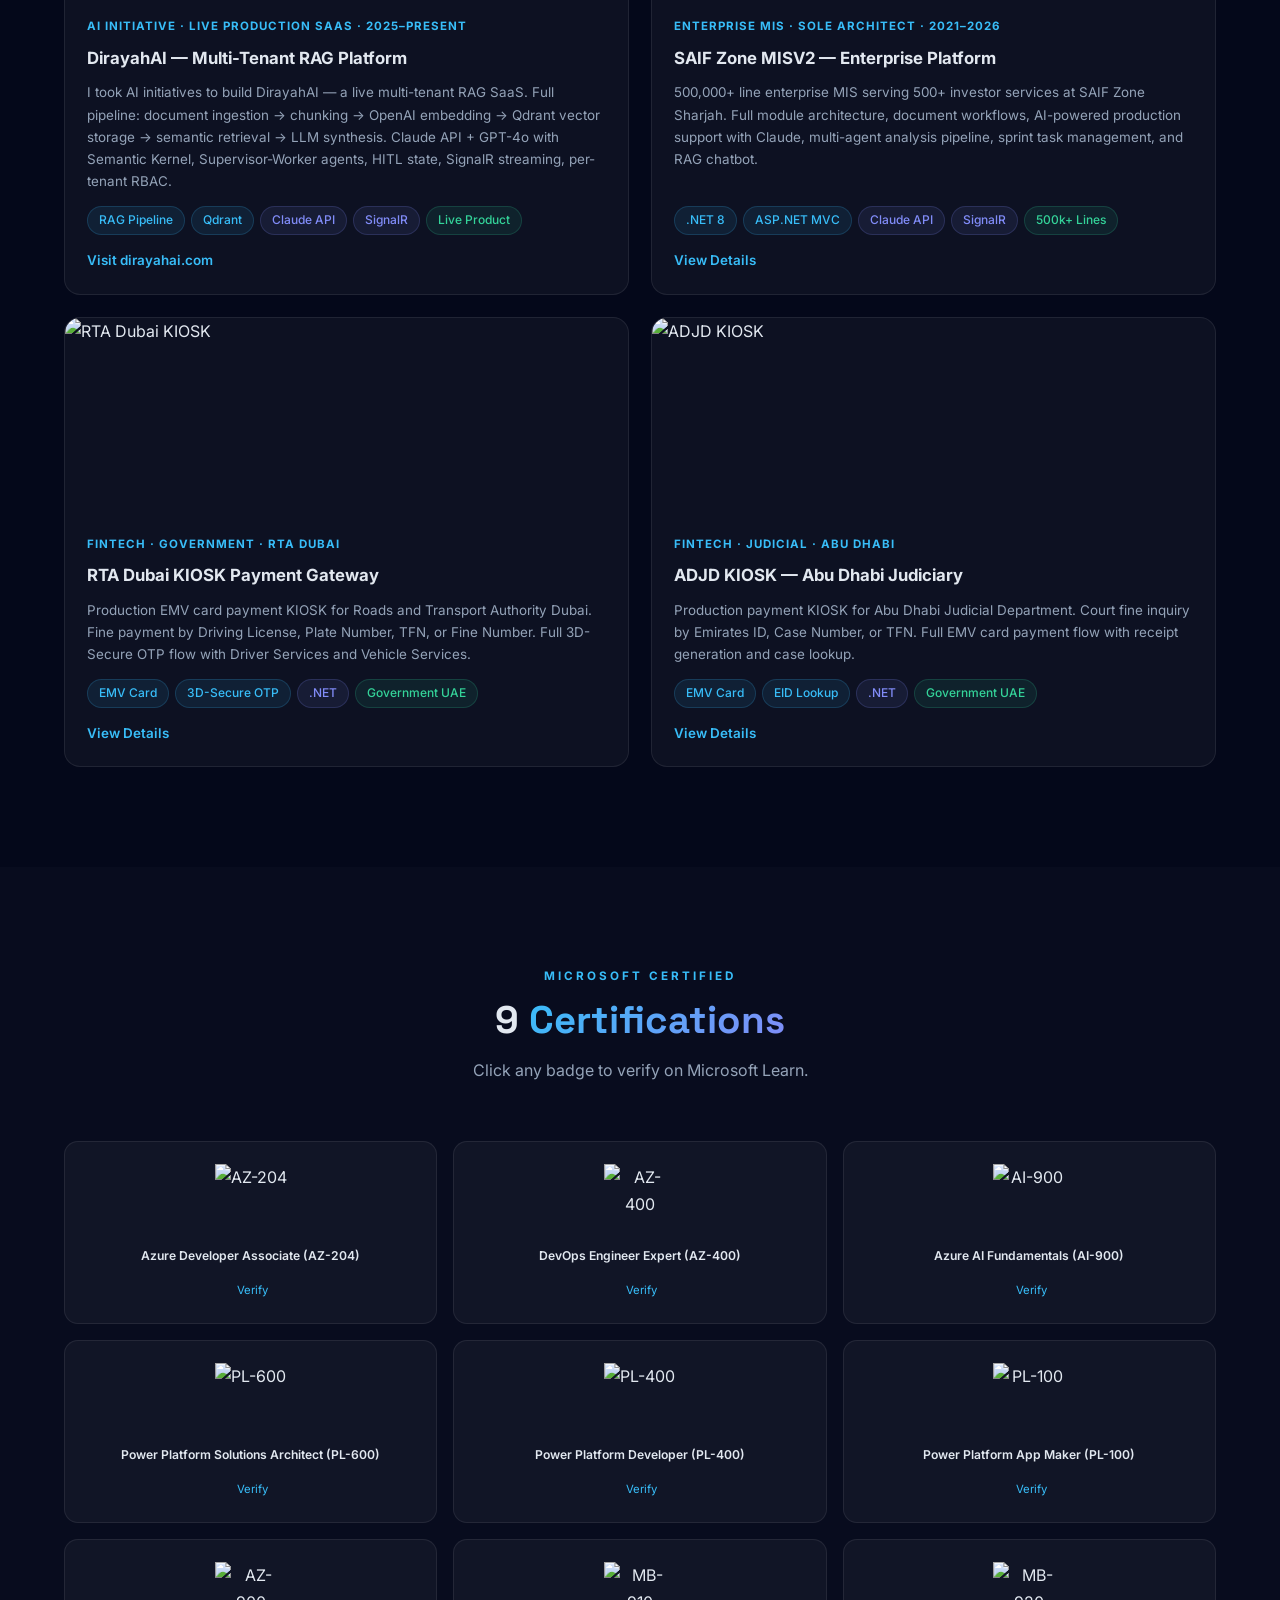
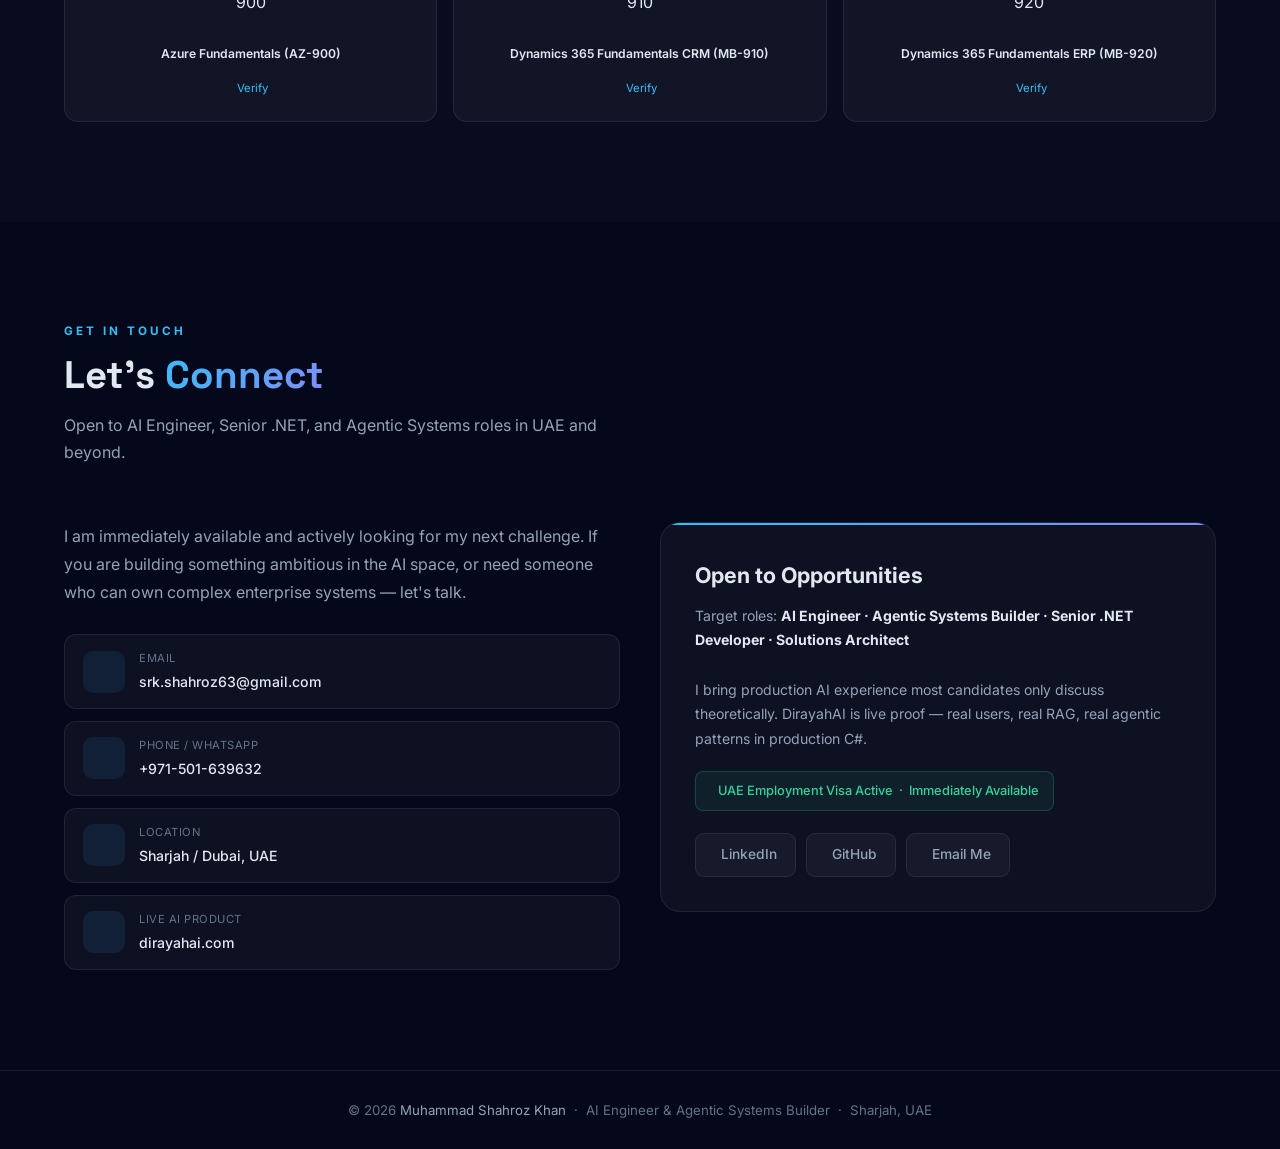
==== commit 91f7b210: "modifying roles" ====
--- a/index.html
+++ b/index.html
@@ -1,17 +1,21 @@
 <!DOCTYPE html>
 <html lang="en">
+
 <head>
   <meta charset="utf-8">
   <meta name="viewport" content="width=device-width, initial-scale=1.0">
   <title>Muhammad Shahroz Khan — AI Engineer &amp; Agentic Systems Builder</title>
-  <meta name="description" content="Muhammad Shahroz Khan — AI Engineer & Agentic Systems Builder. 10 Years enterprise .NET. Built DirayahAI — live multi-tenant RAG SaaS. UAE Employment Visa Active.">
-  <meta name="keywords" content="AI Engineer UAE, Agentic AI, RAG Pipeline, .NET Developer, Sharjah, DirayahAI, Semantic Kernel, Claude API">
+  <meta name="description"
+    content="Muhammad Shahroz Khan — AI Engineer & Agentic Systems Builder. 10 Years enterprise .NET. Built DirayahAI — live multi-tenant RAG SaaS. UAE Employment Visa Active.">
+  <meta name="keywords"
+    content="AI Engineer UAE, Agentic AI, RAG Pipeline, .NET Developer, Sharjah, DirayahAI, Semantic Kernel, Claude API">
 
   <!-- Open Graph (WhatsApp / LinkedIn / Twitter preview) -->
   <meta property="og:type" content="website">
   <meta property="og:url" content="https://shahrozkhan63.github.io/MShahrozkhan/">
   <meta property="og:title" content="Muhammad Shahroz Khan — AI Engineer & Agentic Systems Builder">
-  <meta property="og:description" content="10 Years enterprise .NET. Built DirayahAI — live multi-tenant RAG SaaS. UAE Employment Visa Active.">
+  <meta property="og:description"
+    content="10 Years enterprise .NET. Built DirayahAI — live multi-tenant RAG SaaS. UAE Employment Visa Active.">
   <meta property="og:image" content="https://shahrozkhan63.github.io/MShahrozkhan/assets/img/Shahroz.jpg">
   <meta property="og:image:width" content="400">
   <meta property="og:image:height" content="400">
@@ -24,7 +28,9 @@
   <!-- Fonts -->
   <link rel="preconnect" href="https://fonts.googleapis.com">
   <link rel="preconnect" href="https://fonts.gstatic.com" crossorigin>
-  <link href="https://fonts.googleapis.com/css2?family=Inter:wght@300;400;500;600;700;800&family=Space+Grotesk:wght@400;500;600;700;800&display=swap" rel="stylesheet">
+  <link
+    href="https://fonts.googleapis.com/css2?family=Inter:wght@300;400;500;600;700;800&family=Space+Grotesk:wght@400;500;600;700;800&display=swap"
+    rel="stylesheet">
 
   <!-- Vendors -->
   <link href="assets/vendor/aos/aos.css" rel="stylesheet">
@@ -33,6 +39,7 @@
   <!-- Main CSS -->
   <link href="assets/css/style.css" rel="stylesheet">
 </head>
+
 <body>
 
   <!-- ======= Navbar ======= -->
@@ -93,9 +100,11 @@
         </div>
         <div class="hero-social">
           <a href="https://github.com/shahrozkhan63" target="_blank" title="GitHub"><i class="bi bi-github"></i></a>
-          <a href="https://www.linkedin.com/in/muhammadshahrozkhan63" target="_blank" title="LinkedIn"><i class="bi bi-linkedin"></i></a>
+          <a href="https://www.linkedin.com/in/muhammadshahrozkhan63" target="_blank" title="LinkedIn"><i
+              class="bi bi-linkedin"></i></a>
           <a href="mailto:srk.shahroz63@gmail.com" title="Email"><i class="bi bi-envelope-fill"></i></a>
-          <a href="https://dirayahai.com" target="_blank" title="DirayahAI — Live Product"><i class="bi bi-box-arrow-up-right"></i></a>
+          <a href="https://dirayahai.com" target="_blank" title="DirayahAI — Live Product"><i
+              class="bi bi-box-arrow-up-right"></i></a>
         </div>
       </div>
 
@@ -110,7 +119,7 @@
           </div>
           <div class="ai-stat-grid">
             <div class="ai-stat">
-              <div class="ai-stat-value">9</div>
+              <div class="ai-stat-value">10</div>
               <div class="ai-stat-label">Years .NET</div>
             </div>
             <div class="ai-stat">
@@ -129,10 +138,14 @@
           <div class="ai-tech-row">
             <span class="ai-tech-tag">Claude API</span>
             <span class="ai-tech-tag">OpenAI GPT-4o</span>
+            <span class="ai-tech-tag">LLMs Orchestration</span>
+            <span class="ai-tech-tag">Semantic Kernel</span>
             <span class="ai-tech-tag">RAG Pipeline</span>
             <span class="ai-tech-tag">Qdrant</span>
-            <span class="ai-tech-tag">Semantic Kernel</span>
             <span class="ai-tech-tag">MCP Tools</span>
+            <span class="ai-tech-tag">Vibe Code Debugging</span>
+            <span class="ai-tech-tag">Dynamics 365 CRM Architect</span>
+            <span class="ai-tech-tag">Power Platform App Developer & Architect</span>
           </div>
         </div>
       </div>
@@ -146,7 +159,8 @@
       <div class="section-head" data-aos="fade-up">
         <span class="section-label">Who I Am</span>
         <h2 class="section-title">Senior Engineer who <span>actually ships AI</span></h2>
-        <p class="section-subtitle">Not just talking about agentic systems — building them in C# and putting them in production.</p>
+        <p class="section-subtitle">Not just talking about agentic systems — building them in C# and putting them in
+          production.</p>
       </div>
       <div class="about-grid">
         <div class="about-photo-wrap" data-aos="fade-right">
@@ -160,13 +174,20 @@
         </div>
         <div data-aos="fade-left">
           <p class="about-bio">
-            I am an <strong>AI Engineer and Agentic Systems Builder</strong> with 10 Years of enterprise .NET experience — I design, build, and debug production AI systems in C#. I am immediately available and hold an active UAE Employment Visa.
+            I am an <strong>AI Engineer and Agentic Systems Builder</strong> with 10 Years of enterprise .NET experience
+            — I design, build, and debug production AI systems in C#. I am immediately available and hold an active UAE
+            Employment Visa.
           </p>
           <p class="about-bio">
-            I took AI initiatives to build <strong>DirayahAI (dirayahai.com)</strong> — a live production multi-tenant RAG-based AI SaaS platform demonstrating real end-to-end AI engineering: LLM orchestration, vector database pipelines, prompt engineering, MCP tool servers, SignalR streaming, and multi-tenant security.
+            I took AI initiatives to build <strong>DirayahAI (dirayahai.com)</strong> — a live production multi-tenant
+            RAG-based AI SaaS platform demonstrating real end-to-end AI engineering: LLM orchestration, vector database
+            pipelines, prompt engineering, MCP tool servers, SignalR streaming, and multi-tenant security.
           </p>
           <p class="about-bio">
-            My unique differentiator is <strong>AI-generated code governance</strong>. With 10 Years of inheriting and modernizing large enterprise codebases — including a 500,000+ line MIS platform at SAIF Zone — I know exactly where LLMs hallucinate, introduce security vulnerabilities, mishandle async patterns, or produce plausible-but-wrong logic — and I fix it before it reaches production.
+            My unique differentiator is <strong>AI-generated code governance</strong>. With 10 Years of inheriting and
+            modernizing large enterprise codebases — including a 500,000+ line MIS platform at SAIF Zone — I know
+            exactly where LLMs hallucinate, introduce security vulnerabilities, mishandle async patterns, or produce
+            plausible-but-wrong logic — and I fix it before it reaches production.
           </p>
           <div class="about-stats">
             <div class="about-stat">
@@ -212,39 +233,55 @@
         <div class="ai-spec-card">
           <div class="ai-spec-icon"><i class="bi bi-diagram-3-fill"></i></div>
           <div class="ai-spec-title">RAG Pipeline Architecture</div>
-          <div class="ai-spec-desc">Document ingestion pipelines, OpenAI embedding generation, Qdrant vector database, semantic search, and structured output enforcement — built live in DirayahAI with real users.</div>
+          <div class="ai-spec-desc">Document ingestion pipelines, OpenAI embedding generation, Qdrant vector database,
+            semantic search, and structured output enforcement — built live in DirayahAI with real users.</div>
         </div>
         <div class="ai-spec-card">
           <div class="ai-spec-icon"><i class="bi bi-robot"></i></div>
           <div class="ai-spec-title">Supervisor-Worker Multi-Agent</div>
-          <div class="ai-spec-desc">Multi-agent architectures in C# where a supervisor LLM decomposes tasks and routes to specialist worker agents. HITL state persistence with EF Core and PostgreSQL across agent turns.</div>
+          <div class="ai-spec-desc">Multi-agent architectures in C# where a supervisor LLM decomposes tasks and routes
+            to specialist worker agents. HITL state persistence with EF Core and PostgreSQL across agent turns.</div>
         </div>
         <div class="ai-spec-card">
           <div class="ai-spec-icon"><i class="bi bi-arrow-repeat"></i></div>
           <div class="ai-spec-title">ReAct Loops &amp; Self-Reflection</div>
-          <div class="ai-spec-desc">ReAct (Reason + Act) loop implementation, confidence scoring with self-reflection retry logic, and multi-model chaining via Microsoft Semantic Kernel — all in production C#.</div>
+          <div class="ai-spec-desc">ReAct (Reason + Act) loop implementation, confidence scoring with self-reflection
+            retry logic, and multi-model chaining via Microsoft Semantic Kernel — all in production C#.</div>
         </div>
         <div class="ai-spec-card">
           <div class="ai-spec-icon"><i class="bi bi-shield-check"></i></div>
           <div class="ai-spec-title">Vibe Code Debugger &amp; AI Governance</div>
-          <div class="ai-spec-desc">Daily Claude Code practitioner. 10 Years on 500k+ line legacy codebases — I know exactly where LLMs hallucinate, introduce security regressions, mishandle async, or produce plausible-but-wrong logic. I have personal vibe coding governance rules in production, preventing AI-generated breaking changes before deployment.</div>
+          <div class="ai-spec-desc">Daily Claude Code practitioner. 10 Years on 500k+ line legacy codebases — I know
+            exactly where LLMs hallucinate, introduce security regressions, mishandle async, or produce
+            plausible-but-wrong logic. I have personal vibe coding governance rules in production, preventing
+            AI-generated breaking changes before deployment.</div>
         </div>
       </div>
 
       <div class="dirayah-feature" data-aos="fade-up" data-aos-delay="150">
         <div>
-          <span class="section-label" style="margin-bottom:6px;">AI Initiative · Live Production SaaS · 2025–Present</span>
-          <div class="dirayah-title">DirayahAI <span style="font-size:0.8rem;color:var(--text-muted);font-weight:400;">— dirayahai.com</span></div>
+          <span class="section-label" style="margin-bottom:6px;">AI Initiative · Live Production SaaS ·
+            2025–Present</span>
+          <div class="dirayah-title">DirayahAI <span style="font-size:0.8rem;color:var(--text-muted);font-weight:400;">—
+              dirayahai.com</span></div>
           <div class="dirayah-url"><i class="bi bi-globe"></i>&nbsp; dirayahai.com</div>
-          <div class="dirayah-desc">I took AI initiatives to build DirayahAI — a live production multi-tenant RAG-based AI SaaS platform, demonstrating real end-to-end AI engineering at every layer:</div>
+          <div class="dirayah-desc">I took AI initiatives to build DirayahAI — a live production multi-tenant RAG-based
+            AI SaaS platform, demonstrating real end-to-end AI engineering at every layer:</div>
           <ul class="dirayah-points">
-            <li><strong>RAG Pipeline:</strong> document ingestion → chunking → OpenAI embedding → Qdrant vector storage → semantic retrieval → LLM synthesis</li>
-            <li><strong>LLM Orchestration:</strong> Claude API + GPT-4o — prompt versioning, structured output enforcement, token budget control, multi-model routing</li>
-            <li><strong>Agentic Patterns:</strong> Supervisor-Worker, HITL design, ReAct loop, confidence scoring, self-reflection, prompt injection shielding, PII handling</li>
-            <li><strong>Semantic Kernel:</strong> multi-tool agent loop, FunctionCallingStepwisePlanner, Qdrant memory connector, autonomous tool selection</li>
-            <li><strong>MCP Tools:</strong> production Gmail + Google Drive MCP servers — hands-on architecture experience daily via Claude Code</li>
-            <li><strong>Streaming:</strong> SignalR token-by-token LLM response streaming to React/TypeScript frontend</li>
-            <li><strong>Multi-tenant:</strong> per-tenant Qdrant namespace, JWT custom claims, RBAC — zero cross-tenant data leakage by design</li>
+            <li><strong>RAG Pipeline:</strong> document ingestion → chunking → OpenAI embedding → Qdrant vector storage
+              → semantic retrieval → LLM synthesis</li>
+            <li><strong>LLM Orchestration:</strong> Claude API + GPT-4o — prompt versioning, structured output
+              enforcement, token budget control, multi-model routing</li>
+            <li><strong>Agentic Patterns:</strong> Supervisor-Worker, HITL design, ReAct loop, confidence scoring,
+              self-reflection, prompt injection shielding, PII handling</li>
+            <li><strong>Semantic Kernel:</strong> multi-tool agent loop, FunctionCallingStepwisePlanner, Qdrant memory
+              connector, autonomous tool selection</li>
+            <li><strong>MCP Tools:</strong> production Gmail + Google Drive MCP servers — hands-on architecture
+              experience daily via Claude Code</li>
+            <li><strong>Streaming:</strong> SignalR token-by-token LLM response streaming to React/TypeScript frontend
+            </li>
+            <li><strong>Multi-tenant:</strong> per-tenant Qdrant namespace, JWT custom claims, RBAC — zero cross-tenant
+              data leakage by design</li>
           </ul>
           <div class="dirayah-tech">
             <span class="tag">RAG Pipeline</span>
@@ -403,13 +440,20 @@
           <div class="timeline-role">Lead AI Engineer &amp; Architect (AI Initiative)</div>
           <div class="timeline-company">DirayahAI · dirayahai.com</div>
           <ul class="timeline-points">
-            <li>Took AI initiatives to build DirayahAI — a live production multi-tenant RAG-based AI SaaS platform, end-to-end.</li>
-            <li>Full RAG pipeline: document ingestion → chunking → OpenAI embedding → Qdrant vector storage → semantic retrieval → LLM synthesis.</li>
-            <li>LLM orchestration: Claude API + GPT-4o with prompt versioning, structured output enforcement, token budget control, multi-model routing.</li>
-            <li>Agentic patterns: Supervisor-Worker, HITL state (EF Core/PostgreSQL), ReAct loop, confidence scoring, self-reflection, prompt injection shielding.</li>
-            <li>Semantic Kernel: FunctionCallingStepwisePlanner, Qdrant memory connector, autonomous tool selection.</li>
-            <li>MCP tool servers: production Gmail + Google Drive MCP — daily hands-on agentic architecture experience.</li>
-            <li>SignalR token-by-token streaming to React/Vite/TypeScript frontend. Per-tenant Qdrant namespace, JWT + RBAC.</li>
+            <li>Took AI initiatives to build DirayahAI — a live production multi-tenant RAG-based AI SaaS platform,
+              end-to-end.</li>
+            <li>Full RAG pipeline: document ingestion → chunking → OpenAI embedding → Qdrant vector storage → semantic
+              retrieval → LLM synthesis.</li>
+            <li>LLM orchestration: Claude API + GPT-4o with prompt versioning, structured output enforcement, token
+              budget control, multi-model routing.</li>
+            <li>Agentic patterns: Supervisor-Worker, HITL state (EF Core/PostgreSQL), ReAct loop, confidence scoring,
+              self-reflection, prompt injection shielding.</li>
+            <li>Semantic Kernel: FunctionCallingStepwisePlanner, Qdrant memory connector, autonomous tool selection.
+            </li>
+            <li>MCP tool servers: production Gmail + Google Drive MCP — daily hands-on agentic architecture experience.
+            </li>
+            <li>SignalR token-by-token streaming to React/Vite/TypeScript frontend. Per-tenant Qdrant namespace, JWT +
+              RBAC.</li>
           </ul>
         </div>
 
@@ -418,11 +462,16 @@
           <div class="timeline-role">Senior .NET Developer · AI Integration Lead · Team Lead</div>
           <div class="timeline-company">SAIF Zone (Sharjah Airport International Free Zone) · Sharjah, UAE</div>
           <ul class="timeline-points">
-            <li>Sole architect and developer of MISV2 — a 500,000+ line enterprise MIS/ERP platform serving 500+ investor facility services.</li>
-            <li>Pioneered AI-assisted development within the organisation — built AI Production Support microservice: log ingestion → LLM root cause classification → structured fix recommendations emailed to developers.</li>
-            <li>Implemented IChatProvider abstraction layer supporting OpenAI and Claude with automatic fallback routing and multi-layer prompt defences.</li>
-            <li>Built multi-channel AI chatbot with RAG pipeline, Train My AI knowledge ingestion, and Claude SSE streaming.</li>
-            <li>Designed Azure DevOps YAML CI/CD pipelines, microservices architecture, API contracts, and SQL Server schemas end-to-end.</li>
+            <li>Sole architect and developer of MISV2 — a 500,000+ line enterprise MIS/ERP platform serving 500+
+              investor facility services.</li>
+            <li>Pioneered AI-assisted development within the organisation — built AI Production Support microservice:
+              log ingestion → LLM root cause classification → structured fix recommendations emailed to developers.</li>
+            <li>Implemented IChatProvider abstraction layer supporting OpenAI and Claude with automatic fallback routing
+              and multi-layer prompt defences.</li>
+            <li>Built multi-channel AI chatbot with RAG pipeline, Train My AI knowledge ingestion, and Claude SSE
+              streaming.</li>
+            <li>Designed Azure DevOps YAML CI/CD pipelines, microservices architecture, API contracts, and SQL Server
+              schemas end-to-end.</li>
           </ul>
         </div>
 
@@ -431,9 +480,12 @@
           <div class="timeline-role">Software Engineer — Fintech &amp; Payments</div>
           <div class="timeline-company">Multilevel Group (NIPS) Solution LLC · Abu Dhabi, UAE</div>
           <ul class="timeline-points">
-            <li>Built production EMV card payment gateway for RTA Dubai KIOSK — swipe/insert/tap, 3D-Secure OTP, real-time transaction confirmation, thousands of daily transactions.</li>
-            <li>Architected WPF MVVM application for ADJD (Abu Dhabi Judicial Department) from scratch — court fine inquiry by EID/Case Number, full EMV + 3D-Secure OTP payment flow.</li>
-            <li>Integrated RTA web services for vehicle, licence, and fine data retrieval via REST APIs in a regulated financial environment.</li>
+            <li>Built production EMV card payment gateway for RTA Dubai KIOSK — swipe/insert/tap, 3D-Secure OTP,
+              real-time transaction confirmation, thousands of daily transactions.</li>
+            <li>Architected WPF MVVM application for ADJD (Abu Dhabi Judicial Department) from scratch — court fine
+              inquiry by EID/Case Number, full EMV + 3D-Secure OTP payment flow.</li>
+            <li>Integrated RTA web services for vehicle, licence, and fine data retrieval via REST APIs in a regulated
+              financial environment.</li>
           </ul>
         </div>
 
@@ -442,8 +494,10 @@
           <div class="timeline-role">Software Engineer</div>
           <div class="timeline-company">Limton Group &amp; HDK Solutions · Karachi, Pakistan</div>
           <ul class="timeline-points">
-            <li>Built Visitor Management and Time Management System with real-time SignalR push notifications and hardware SDK integration.</li>
-            <li>Developed and maintained enterprise ERP modules using ASP.NET MVC, Web Forms, SQL Server, and jQuery.</li>
+            <li>Built Visitor Management and Time Management System with real-time SignalR push notifications and
+              hardware SDK integration.</li>
+            <li>Developed and maintained enterprise ERP modules using ASP.NET MVC, Web Forms, SQL Server, and jQuery.
+            </li>
           </ul>
         </div>
 
@@ -466,7 +520,10 @@
           <div class="project-body">
             <div class="project-category">AI Initiative · Live Production SaaS · 2025–Present</div>
             <div class="project-title">DirayahAI — Multi-Tenant RAG Platform</div>
-            <div class="project-desc">I took AI initiatives to build DirayahAI — a live multi-tenant RAG SaaS. Full pipeline: document ingestion → chunking → OpenAI embedding → Qdrant vector storage → semantic retrieval → LLM synthesis. Claude API + GPT-4o with Semantic Kernel, Supervisor-Worker agents, HITL state, SignalR streaming, per-tenant RBAC.</div>
+            <div class="project-desc">I took AI initiatives to build DirayahAI — a live multi-tenant RAG SaaS. Full
+              pipeline: document ingestion → chunking → OpenAI embedding → Qdrant vector storage → semantic retrieval →
+              LLM synthesis. Claude API + GPT-4o with Semantic Kernel, Supervisor-Worker agents, HITL state, SignalR
+              streaming, per-tenant RBAC.</div>
             <div class="project-tags">
               <span class="tag">RAG Pipeline</span>
               <span class="tag">Qdrant</span>
@@ -474,7 +531,8 @@
               <span class="tag purple">SignalR</span>
               <span class="tag green">Live Product</span>
             </div>
-            <a href="https://dirayahai.com" target="_blank" class="project-link">Visit dirayahai.com <i class="bi bi-arrow-up-right"></i></a>
+            <a href="https://dirayahai.com" target="_blank" class="project-link">Visit dirayahai.com <i
+                class="bi bi-arrow-up-right"></i></a>
           </div>
         </div>
 
@@ -483,7 +541,9 @@
           <div class="project-body">
             <div class="project-category">Enterprise MIS · Sole Architect · 2021–2026</div>
             <div class="project-title">SAIF Zone MISV2 — Enterprise Platform</div>
-            <div class="project-desc">500,000+ line enterprise MIS serving 500+ investor services at SAIF Zone Sharjah. Full module architecture, document workflows, AI-powered production support with Claude, multi-agent analysis pipeline, sprint task management, and RAG chatbot.</div>
+            <div class="project-desc">500,000+ line enterprise MIS serving 500+ investor services at SAIF Zone Sharjah.
+              Full module architecture, document workflows, AI-powered production support with Claude, multi-agent
+              analysis pipeline, sprint task management, and RAG chatbot.</div>
             <div class="project-tags">
               <span class="tag">.NET 8</span>
               <span class="tag">ASP.NET MVC</span>
@@ -500,7 +560,9 @@
           <div class="project-body">
             <div class="project-category">Fintech · Government · RTA Dubai</div>
             <div class="project-title">RTA Dubai KIOSK Payment Gateway</div>
-            <div class="project-desc">Production EMV card payment KIOSK for Roads and Transport Authority Dubai. Fine payment by Driving License, Plate Number, TFN, or Fine Number. Full 3D-Secure OTP flow with Driver Services and Vehicle Services.</div>
+            <div class="project-desc">Production EMV card payment KIOSK for Roads and Transport Authority Dubai. Fine
+              payment by Driving License, Plate Number, TFN, or Fine Number. Full 3D-Secure OTP flow with Driver
+              Services and Vehicle Services.</div>
             <div class="project-tags">
               <span class="tag">EMV Card</span>
               <span class="tag">3D-Secure OTP</span>
@@ -516,7 +578,9 @@
           <div class="project-body">
             <div class="project-category">Fintech · Judicial · Abu Dhabi</div>
             <div class="project-title">ADJD KIOSK — Abu Dhabi Judiciary</div>
-            <div class="project-desc">Production payment KIOSK for Abu Dhabi Judicial Department. Court fine inquiry by Emirates ID, Case Number, or TFN. Full EMV card payment flow with receipt generation and case lookup.</div>
+            <div class="project-desc">Production payment KIOSK for Abu Dhabi Judicial Department. Court fine inquiry by
+              Emirates ID, Case Number, or TFN. Full EMV card payment flow with receipt generation and case lookup.
+            </div>
             <div class="project-tags">
               <span class="tag">EMV Card</span>
               <span class="tag">EID Lookup</span>
@@ -544,55 +608,64 @@
         <div class="cert-card">
           <img src="assets/img/certifications/AZ204.png" alt="AZ-204" class="cert-img">
           <div class="cert-name">Azure Developer Associate (AZ-204)</div>
-          <a href="https://learn.microsoft.com/api/credentials/share/en-us/MuhammadShahrozKhan-0914/9FCF8A231B0BCA4?sharingId=4DDB2C2B4D75B918" target="_blank" class="cert-verify"><i class="bi bi-patch-check-fill"></i> Verify</a>
+          <a href="https://learn.microsoft.com/api/credentials/share/en-us/MuhammadShahrozKhan-0914/9FCF8A231B0BCA4?sharingId=4DDB2C2B4D75B918"
+            target="_blank" class="cert-verify"><i class="bi bi-patch-check-fill"></i> Verify</a>
         </div>
 
         <div class="cert-card">
           <img src="assets/img/certifications/AZ400.png.jpg" alt="AZ-400" class="cert-img">
           <div class="cert-name">DevOps Engineer Expert (AZ-400)</div>
-          <a href="https://learn.microsoft.com/api/credentials/share/en-us/MuhammadShahrozKhan-0914/B82E35796D103101?sharingId=4DDB2C2B4D75B918" target="_blank" class="cert-verify"><i class="bi bi-patch-check-fill"></i> Verify</a>
+          <a href="https://learn.microsoft.com/api/credentials/share/en-us/MuhammadShahrozKhan-0914/B82E35796D103101?sharingId=4DDB2C2B4D75B918"
+            target="_blank" class="cert-verify"><i class="bi bi-patch-check-fill"></i> Verify</a>
         </div>
 
         <div class="cert-card">
           <img src="assets/img/certifications/AI900.png" alt="AI-900" class="cert-img">
           <div class="cert-name">Azure AI Fundamentals (AI-900)</div>
-          <a href="https://learn.microsoft.com/api/credentials/share/en-us/MuhammadShahrozKhan-0914/7D28F409E063B132?sharingId=4DDB2C2B4D75B918" target="_blank" class="cert-verify"><i class="bi bi-patch-check-fill"></i> Verify</a>
+          <a href="https://learn.microsoft.com/api/credentials/share/en-us/MuhammadShahrozKhan-0914/7D28F409E063B132?sharingId=4DDB2C2B4D75B918"
+            target="_blank" class="cert-verify"><i class="bi bi-patch-check-fill"></i> Verify</a>
         </div>
 
         <div class="cert-card">
           <img src="assets/img/certifications/PL600.png" alt="PL-600" class="cert-img">
           <div class="cert-name">Power Platform Solutions Architect (PL-600)</div>
-          <a href="https://learn.microsoft.com/api/credentials/share/en-us/MuhammadShahrozKhan-0914/E7B4C6FD0EBDB2D?sharingId=4DDB2C2B4D75B918" target="_blank" class="cert-verify"><i class="bi bi-patch-check-fill"></i> Verify</a>
+          <a href="https://learn.microsoft.com/api/credentials/share/en-us/MuhammadShahrozKhan-0914/E7B4C6FD0EBDB2D?sharingId=4DDB2C2B4D75B918"
+            target="_blank" class="cert-verify"><i class="bi bi-patch-check-fill"></i> Verify</a>
         </div>
 
         <div class="cert-card">
           <img src="assets/img/certifications/PL400.png" alt="PL-400" class="cert-img">
           <div class="cert-name">Power Platform Developer (PL-400)</div>
-          <a href="https://learn.microsoft.com/api/credentials/share/en-us/MuhammadShahrozKhan-0914/895806C738875D8B?sharingId=4DDB2C2B4D75B918" target="_blank" class="cert-verify"><i class="bi bi-patch-check-fill"></i> Verify</a>
+          <a href="https://learn.microsoft.com/api/credentials/share/en-us/MuhammadShahrozKhan-0914/895806C738875D8B?sharingId=4DDB2C2B4D75B918"
+            target="_blank" class="cert-verify"><i class="bi bi-patch-check-fill"></i> Verify</a>
         </div>
 
         <div class="cert-card">
           <img src="assets/img/certifications/PL100.png" alt="PL-100" class="cert-img">
           <div class="cert-name">Power Platform App Maker (PL-100)</div>
-          <a href="https://learn.microsoft.com/api/credentials/share/en-us/MuhammadShahrozKhan-0914/23DC9E000B308D81?sharingId=4DDB2C2B4D75B918" target="_blank" class="cert-verify"><i class="bi bi-patch-check-fill"></i> Verify</a>
+          <a href="https://learn.microsoft.com/api/credentials/share/en-us/MuhammadShahrozKhan-0914/23DC9E000B308D81?sharingId=4DDB2C2B4D75B918"
+            target="_blank" class="cert-verify"><i class="bi bi-patch-check-fill"></i> Verify</a>
         </div>
 
         <div class="cert-card">
           <img src="assets/img/certifications/AZ900.png" alt="AZ-900" class="cert-img">
           <div class="cert-name">Azure Fundamentals (AZ-900)</div>
-          <a href="https://learn.microsoft.com/api/credentials/share/en-us/MuhammadShahrozKhan-0914/142B19059E310E58?sharingId=4DDB2C2B4D75B918" target="_blank" class="cert-verify"><i class="bi bi-patch-check-fill"></i> Verify</a>
+          <a href="https://learn.microsoft.com/api/credentials/share/en-us/MuhammadShahrozKhan-0914/142B19059E310E58?sharingId=4DDB2C2B4D75B918"
+            target="_blank" class="cert-verify"><i class="bi bi-patch-check-fill"></i> Verify</a>
         </div>
 
         <div class="cert-card">
           <img src="assets/img/certifications/AD900-CRM.png" alt="MB-910" class="cert-img">
           <div class="cert-name">Dynamics 365 Fundamentals CRM (MB-910)</div>
-          <a href="https://learn.microsoft.com/api/credentials/share/en-us/MuhammadShahrozKhan-0914/21F2D9AED5F406BC?sharingId=4DDB2C2B4D75B918" target="_blank" class="cert-verify"><i class="bi bi-patch-check-fill"></i> Verify</a>
+          <a href="https://learn.microsoft.com/api/credentials/share/en-us/MuhammadShahrozKhan-0914/21F2D9AED5F406BC?sharingId=4DDB2C2B4D75B918"
+            target="_blank" class="cert-verify"><i class="bi bi-patch-check-fill"></i> Verify</a>
         </div>
 
         <div class="cert-card">
           <img src="assets/img/certifications/AD900-ERP.png" alt="MB-920" class="cert-img">
           <div class="cert-name">Dynamics 365 Fundamentals ERP (MB-920)</div>
-          <a href="https://learn.microsoft.com/api/credentials/share/en-us/MuhammadShahrozKhan-0914/99AFECD4640FB9D?sharingId=4DDB2C2B4D75B918" target="_blank" class="cert-verify"><i class="bi bi-patch-check-fill"></i> Verify</a>
+          <a href="https://learn.microsoft.com/api/credentials/share/en-us/MuhammadShahrozKhan-0914/99AFECD4640FB9D?sharingId=4DDB2C2B4D75B918"
+            target="_blank" class="cert-verify"><i class="bi bi-patch-check-fill"></i> Verify</a>
         </div>
 
       </div>
@@ -609,13 +682,16 @@
       </div>
       <div class="contact-grid" data-aos="fade-up" data-aos-delay="80">
         <div>
-          <p class="contact-intro">I am immediately available and actively looking for my next challenge. If you are building something ambitious in the AI space, or need someone who can own complex enterprise systems — let's talk.</p>
+          <p class="contact-intro">I am immediately available and actively looking for my next challenge. If you are
+            building something ambitious in the AI space, or need someone who can own complex enterprise systems — let's
+            talk.</p>
           <div class="contact-items">
             <div class="contact-item">
               <div class="contact-icon"><i class="bi bi-envelope-fill"></i></div>
               <div>
                 <div class="contact-item-label">Email</div>
-                <div class="contact-item-value"><a href="mailto:srk.shahroz63@gmail.com">srk.shahroz63@gmail.com</a></div>
+                <div class="contact-item-value"><a href="mailto:srk.shahroz63@gmail.com">srk.shahroz63@gmail.com</a>
+                </div>
               </div>
             </div>
             <div class="contact-item">
@@ -645,8 +721,10 @@
           <div class="contact-right-card">
             <div class="contact-right-title">Open to Opportunities</div>
             <div class="contact-right-desc">
-              Target roles: <strong style="color:var(--text)">AI Engineer · Agentic Systems Builder · Senior .NET Developer · Solutions Architect</strong><br><br>
-              I bring production AI experience most candidates only discuss theoretically. DirayahAI is live proof — real users, real RAG, real agentic patterns in production C#.
+              Target roles: <strong style="color:var(--text)">AI Engineer · Agentic Systems Builder · Senior .NET
+                Developer · Solutions Architect</strong><br><br>
+              I bring production AI experience most candidates only discuss theoretically. DirayahAI is live proof —
+              real users, real RAG, real agentic patterns in production C#.
             </div>
             <div class="contact-visa-badge">
               <i class="bi bi-shield-check-fill"></i>
@@ -672,7 +750,8 @@
   <!-- ======= Footer ======= -->
   <footer>
     <div class="container">
-      <p class="footer-text">&copy; 2026 <span>Muhammad Shahroz Khan</span> &nbsp;·&nbsp; AI Engineer &amp; Agentic Systems Builder &nbsp;·&nbsp; Sharjah, UAE</p>
+      <p class="footer-text">&copy; 2026 <span>Muhammad Shahroz Khan</span> &nbsp;·&nbsp; AI Engineer &amp; Agentic
+        Systems Builder &nbsp;·&nbsp; Sharjah, UAE</p>
     </div>
   </footer>
 
@@ -688,7 +767,7 @@
 
     // Typed.js
     new Typed('#typed-text', {
-      strings: ['AI Engineer', 'Agentic Systems Builder', 'Senior .NET Developer', 'RAG &amp; LLM Architect'],
+      strings: ['AI Engineer', 'Agentic Systems Builder', 'Senior .NET Developer', 'RAG &amp; LLM Architect', 'Dynamics 365 CRM &amp; Power Platform Specialist'],
       typeSpeed: 55,
       backSpeed: 28,
       backDelay: 2200,
@@ -719,7 +798,7 @@
 
     // Mobile menu toggle
     const toggle = document.getElementById('mobileToggle');
-    const menu   = document.getElementById('mobileMenu');
+    const menu = document.getElementById('mobileMenu');
     toggle.addEventListener('click', () => {
       const open = menu.style.display === 'block';
       menu.style.display = open ? 'none' : 'block';
@@ -734,4 +813,5 @@
   </script>
 
 </body>
-</html>
+
+</html>
